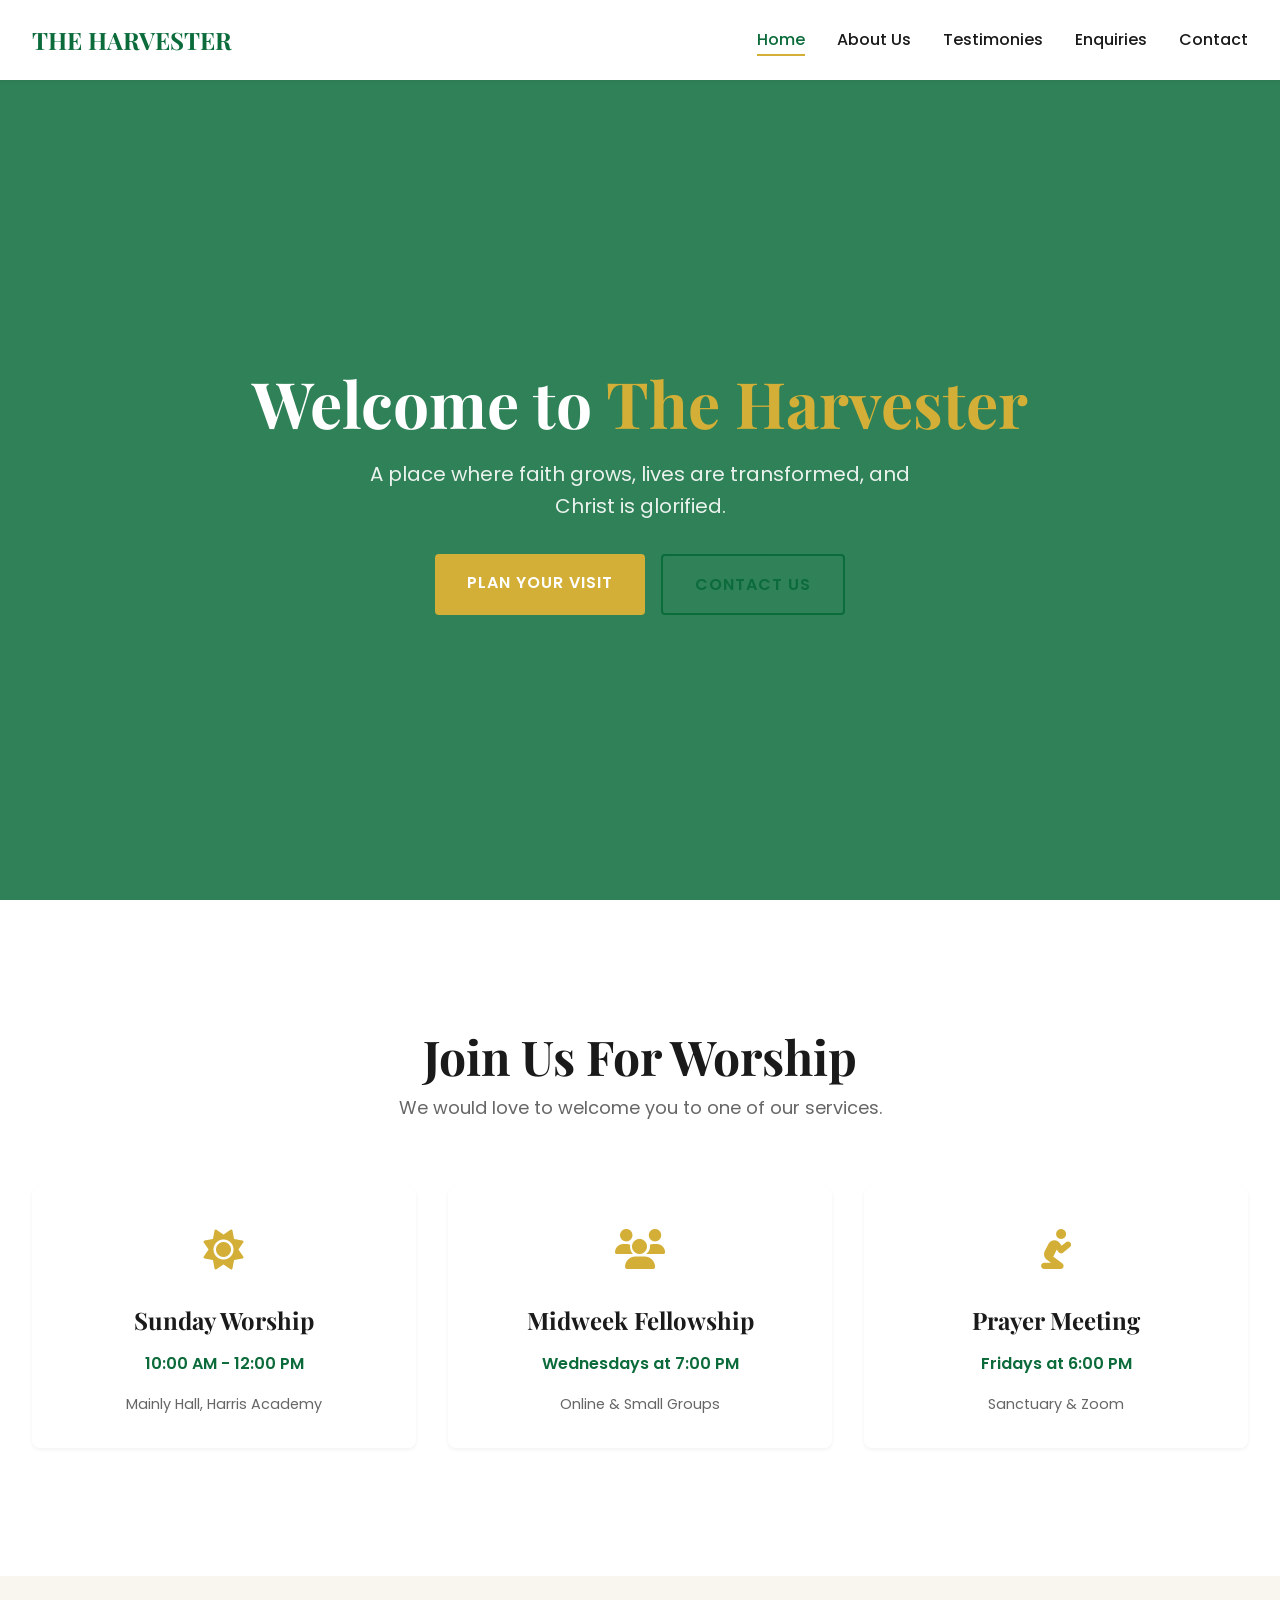
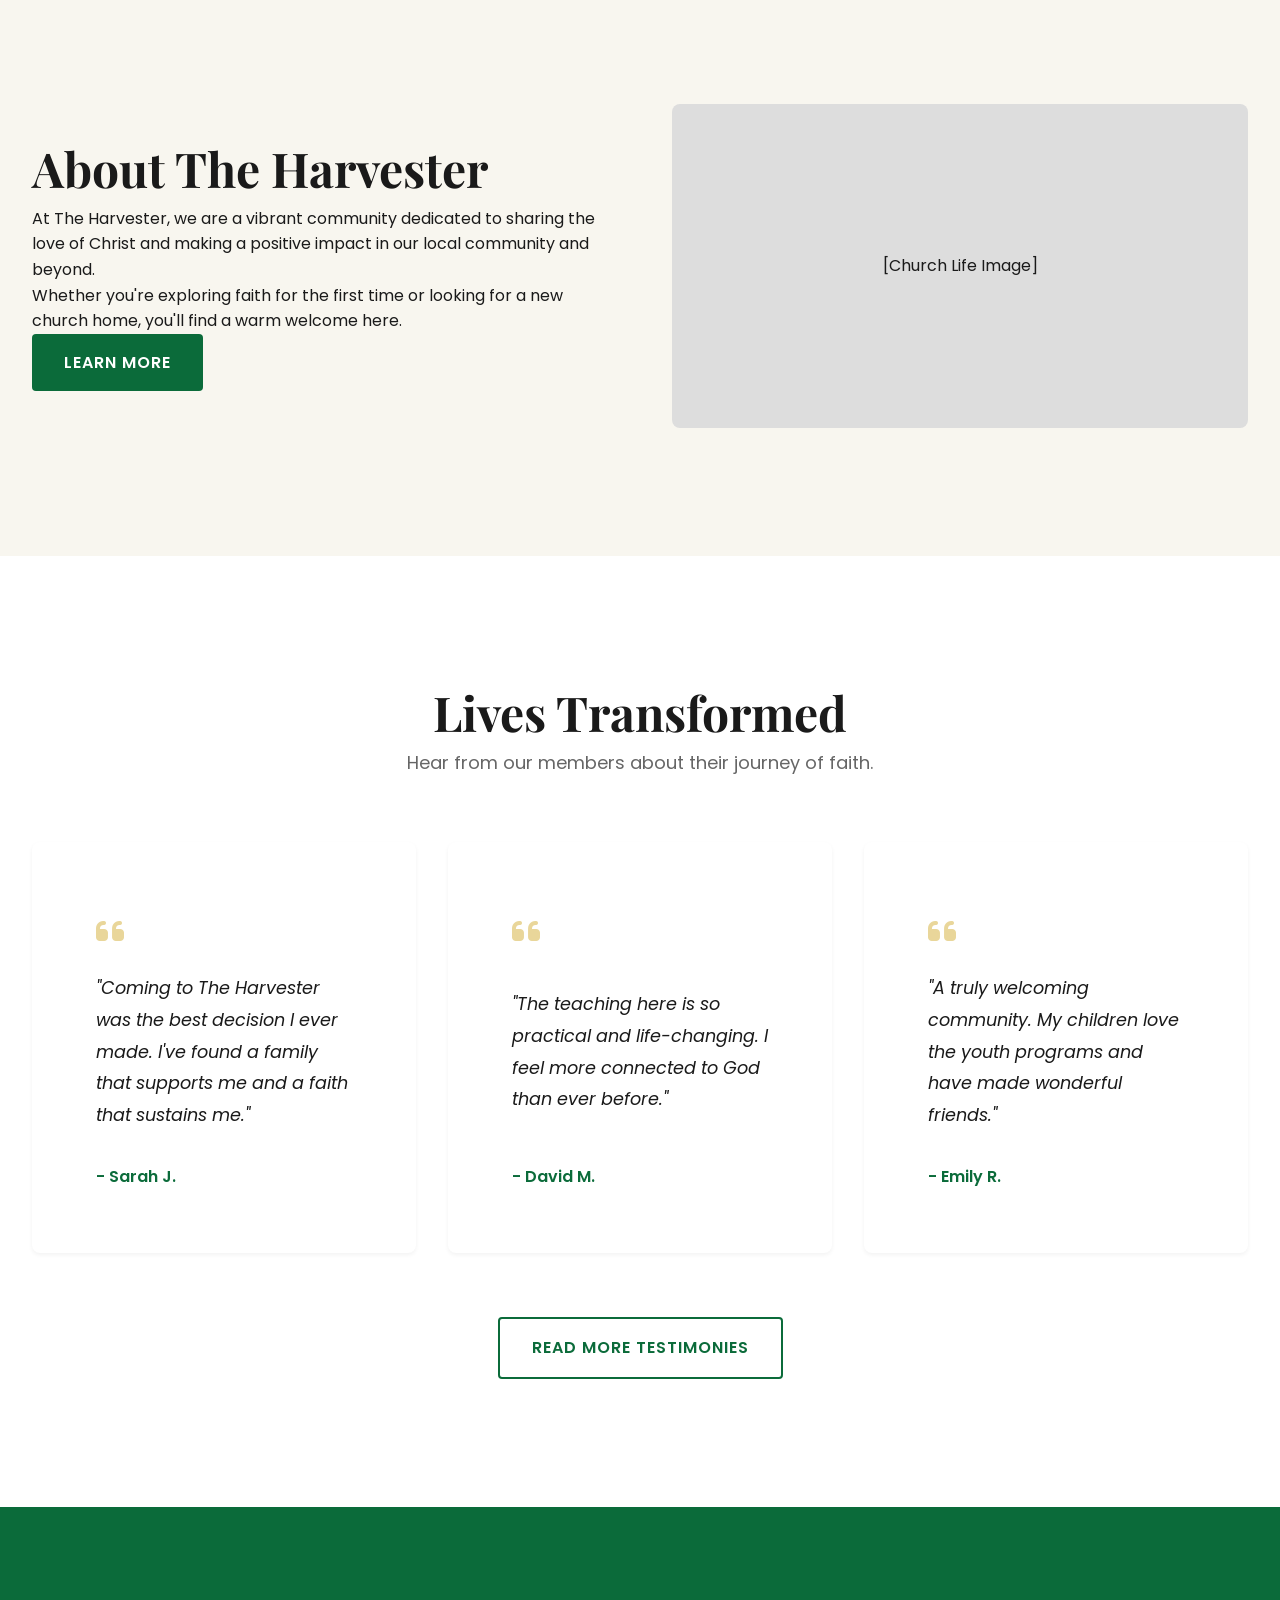
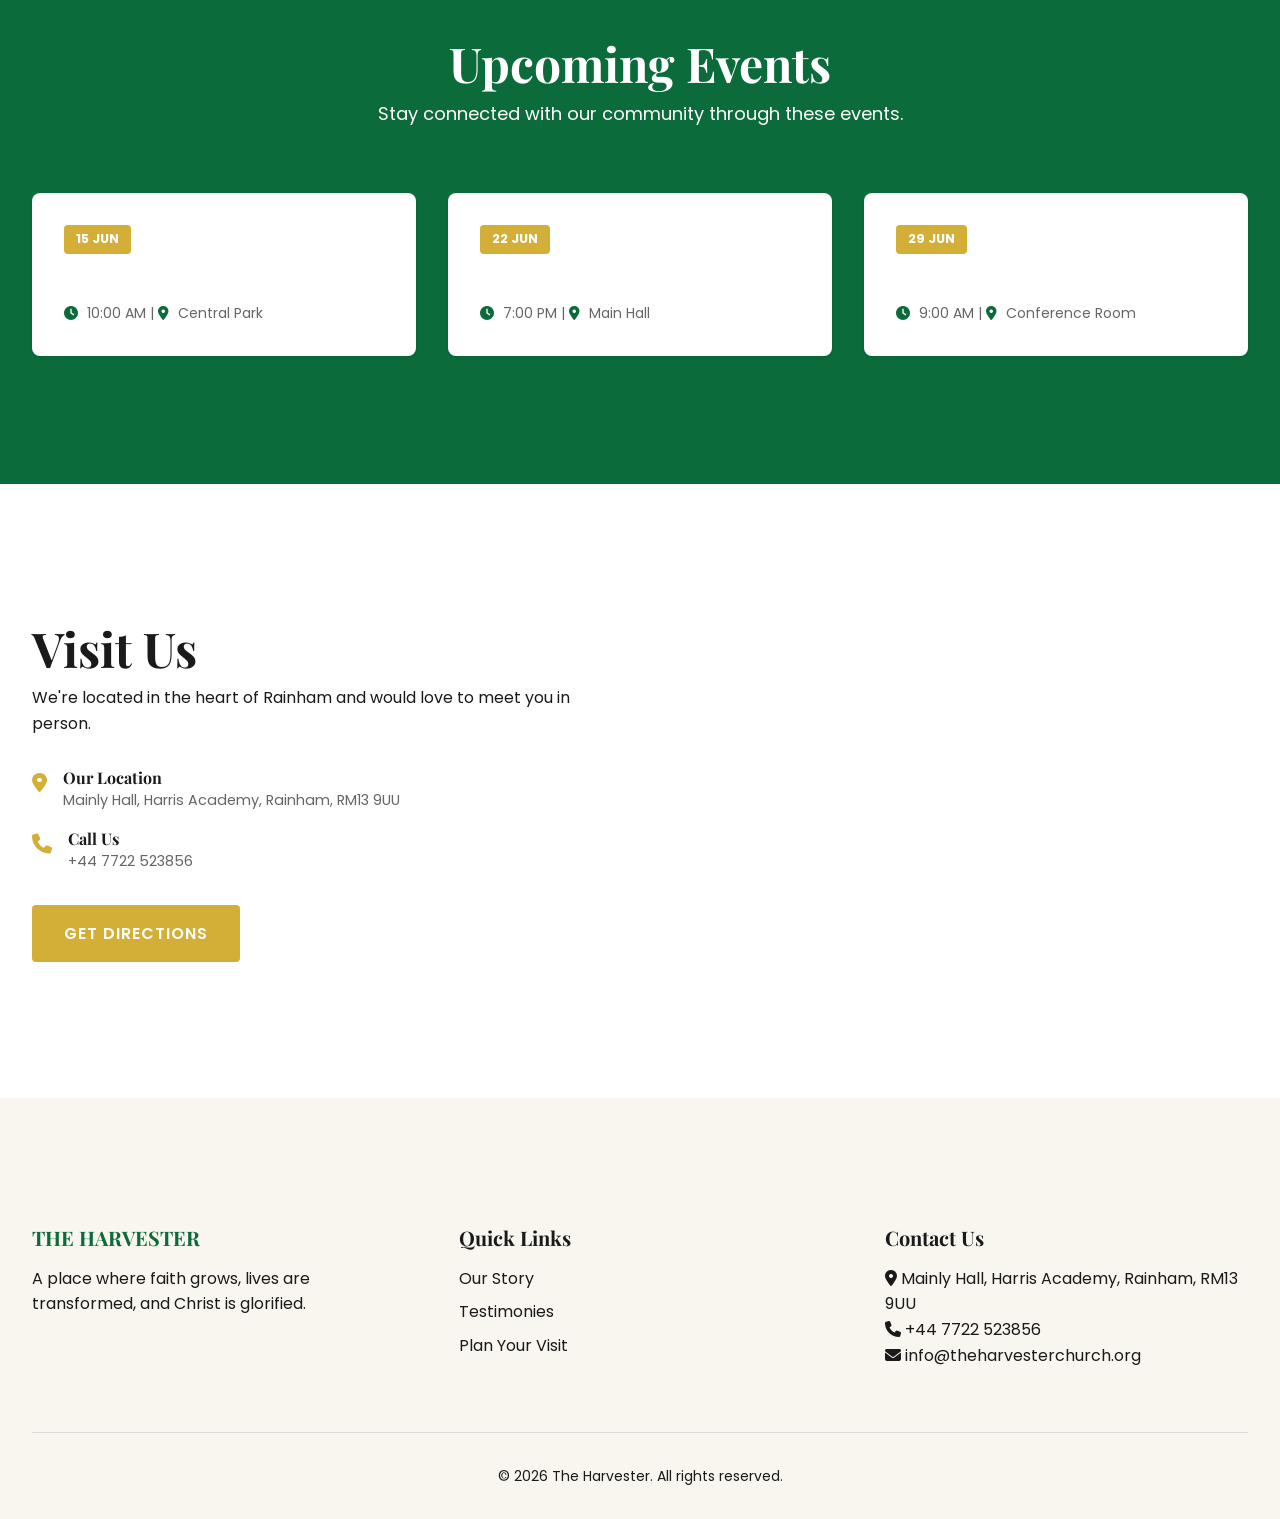
==== index.html @ b56fc6e2 "Integrate live Google Map and fix email formatting" ====
<!DOCTYPE html>
<html lang="en">
<head>
    <meta charset="UTF-8">
    <meta name="viewport" content="width=device-width, initial-scale=1.0">
    <meta name="description" content="Welcome to The Harvester - A place where faith grows, lives are transformed, and Christ is glorified. Join our community in Rainham.">
    <title>The Harvester | Welcome Home</title>
    
    <!-- Google Fonts -->
    <link rel="preconnect" href="https://fonts.googleapis.com">
    <link rel="preconnect" href="https://fonts.gstatic.com" crossorigin>
    <link href="https://fonts.googleapis.com/css2?family=Playfair+Display:wght@700&family=Poppins:wght@300;400;500;600&display=swap" rel="stylesheet">
    
    <!-- CSS Files -->
    <link rel="stylesheet" href="css/variables.css">
    <link rel="stylesheet" href="css/reset.css">
    <link rel="stylesheet" href="css/base.css">
    <link rel="stylesheet" href="css/components.css">
    <link rel="stylesheet" href="css/layout.css">
    <link rel="stylesheet" href="css/animations.css">
    
    <!-- Font Awesome for Icons -->
    <link rel="stylesheet" href="https://cdnjs.cloudflare.com/ajax/libs/font-awesome/6.4.0/css/all.min.css">
</head>
<body>
    <header class="header">
        <div class="container">
            <nav class="nav" role="navigation" aria-label="Main Navigation">
                <a href="index.html" class="nav__logo">THE HARVESTER</a>
                
                <ul class="nav__list" id="nav-list">
                    <li><a href="index.html" class="nav__link nav__link--active">Home</a></li>
                    <li><a href="about.html" class="nav__link">About Us</a></li>
                    <li><a href="testimonies.html" class="nav__link">Testimonies</a></li>
                    <li><a href="enquiries.html" class="nav__link">Enquiries</a></li>
                    <li><a href="contact.html" class="nav__link">Contact</a></li>
                </ul>
                
                <button class="nav__toggle" id="nav-toggle" aria-label="Toggle Menu" aria-expanded="false">
                    <i class="fas fa-bars"></i>
                </button>
            </nav>
        </div>
    </header>

    <main>
        <!-- Hero Section -->
        <section class="hero">
            <div class="container hero__container">
                <div class="hero__content animate-slide-up">
                    <h1 class="hero__title">Welcome to <span class="text-gold">The Harvester</span></h1>
                    <p class="hero__subtitle">A place where faith grows, lives are transformed, and Christ is glorified.</p>
                    <div class="hero__actions">
                        <a href="contact.html" class="btn btn--gold">Plan Your Visit</a>
                        <a href="enquiries.html" class="btn btn--outline">Contact Us</a>
                    </div>
                </div>
            </div>
        </section>

        <!-- Service Times Section -->
        <section class="section service-times">
            <div class="container">
                <div class="section__header text-center reveal">
                    <h2 class="section__title">Join Us For Worship</h2>
                    <p class="section__subtitle">We would love to welcome you to one of our services.</p>
                </div>
                
                <div class="service-times__grid">
                    <div class="card service-card reveal">
                        <div class="service-card__icon"><i class="fas fa-sun"></i></div>
                        <h3 class="service-card__title">Sunday Worship</h3>
                        <p class="service-card__time">10:00 AM - 12:00 PM</p>
                        <p class="service-card__desc">Mainly Hall, Harris Academy</p>
                    </div>
                    
                    <div class="card service-card reveal">
                        <div class="service-card__icon"><i class="fas fa-users"></i></div>
                        <h3 class="service-card__title">Midweek Fellowship</h3>
                        <p class="service-card__time">Wednesdays at 7:00 PM</p>
                        <p class="service-card__desc">Online & Small Groups</p>
                    </div>
                    
                    <div class="card service-card reveal">
                        <div class="service-card__icon"><i class="fas fa-pray"></i></div>
                        <h3 class="service-card__title">Prayer Meeting</h3>
                        <p class="service-card__time">Fridays at 6:00 PM</p>
                        <p class="service-card__desc">Sanctuary & Zoom</p>
                    </div>
                </div>
            </div>
        </section>

        <!-- About Preview -->
        <section class="section about-preview bg-secondary">
            <div class="container about-preview__container">
                <div class="about-preview__content reveal">
                    <h2 class="section__title">About The Harvester</h2>
                    <p>At The Harvester, we are a vibrant community dedicated to sharing the love of Christ and making a positive impact in our local community and beyond.</p>
                    <p>Whether you're exploring faith for the first time or looking for a new church home, you'll find a warm welcome here.</p>
                    <a href="about.html" class="btn btn--primary">Learn More</a>
                </div>
                <div class="about-preview__image reveal">
                    <div class="image-placeholder" style="aspect-ratio: 16/9; background: #ddd; display: flex; align-items: center; justify-content: center; border-radius: 8px;">
                        <span>[Church Life Image]</span>
                    </div>
                </div>
            </div>
        </section>
        <!-- Testimonies Preview -->
        <section class="section testimonies-preview">
            <div class="container">
                <div class="section__header text-center reveal">
                    <h2 class="section__title">Lives Transformed</h2>
                    <p class="section__subtitle">Hear from our members about their journey of faith.</p>
                </div>
                
                <div class="testimonies-grid">
                    <div class="card testimony-card reveal">
                        <div class="testimony-card__quote"><i class="fas fa-quote-left"></i></div>
                        <p class="testimony-card__text">"Coming to The Harvester was the best decision I ever made. I've found a family that supports me and a faith that sustains me."</p>
                        <div class="testimony-card__author">- Sarah J.</div>
                    </div>
                    
                    <div class="card testimony-card reveal">
                        <div class="testimony-card__quote"><i class="fas fa-quote-left"></i></div>
                        <p class="testimony-card__text">"The teaching here is so practical and life-changing. I feel more connected to God than ever before."</p>
                        <div class="testimony-card__author">- David M.</div>
                    </div>
                    
                    <div class="card testimony-card reveal">
                        <div class="testimony-card__quote"><i class="fas fa-quote-left"></i></div>
                        <p class="testimony-card__text">"A truly welcoming community. My children love the youth programs and have made wonderful friends."</p>
                        <div class="testimony-card__author">- Emily R.</div>
                    </div>
                </div>
                
                <div class="text-center mt-lg">
                    <a href="testimonies.html" class="btn btn--outline">Read More Testimonies</a>
                </div>
            </div>
        </section>

        <!-- Upcoming Events Section -->
        <section class="section events bg-primary">
            <div class="container">
                <div class="section__header text-center reveal">
                    <h2 class="section__title text-white">Upcoming Events</h2>
                    <p class="section__subtitle text-white">Stay connected with our community through these events.</p>
                </div>
                
                <div class="events-grid">
                    <div class="card event-card reveal">
                        <div class="event-card__date">15 JUN</div>
                        <h3 class="event-card__title">Summer Outreach</h3>
                        <p class="event-card__info"><i class="fas fa-clock"></i> 10:00 AM | <i class="fas fa-location-dot"></i> Central Park</p>
                    </div>
                    
                    <div class="card event-card reveal">
                        <div class="event-card__date">22 JUN</div>
                        <h3 class="event-card__title">Youth Worship Night</h3>
                        <p class="event-card__info"><i class="fas fa-clock"></i> 7:00 PM | <i class="fas fa-location-dot"></i> Main Hall</p>
                    </div>
                    
                    <div class="card event-card reveal">
                        <div class="event-card__date">29 JUN</div>
                        <h3 class="event-card__title">Leadership Seminar</h3>
                        <p class="event-card__info"><i class="fas fa-clock"></i> 9:00 AM | <i class="fas fa-location-dot"></i> Conference Room</p>
                    </div>
                </div>
            </div>
        </section>

        <!-- Contact Preview -->
        <section class="section contact-preview">
            <div class="container contact-preview__container">
                <div class="contact-preview__info reveal">
                    <h2 class="section__title">Visit Us</h2>
                    <p>We're located in the heart of Rainham and would love to meet you in person.</p>
                    
                    <div class="contact-preview__details">
                        <div class="contact-detail">
                            <i class="fas fa-location-dot"></i>
                            <div>
                                <h4>Our Location</h4>
                                <p>Mainly Hall, Harris Academy, Rainham, RM13 9UU</p>
                            </div>
                        </div>
                        <div class="contact-detail">
                            <i class="fas fa-phone"></i>
                            <div>
                                <h4>Call Us</h4>
                                <p>+44 7722 523856</p>
                            </div>
                        </div>
                    </div>
                    <a href="contact.html" class="btn btn--gold">Get Directions</a>
                </div>
                
                <div class="contact-preview__map reveal">
                    <iframe src="https://www.google.com/maps/embed?pb=!1m18!1m12!1m3!1d1861.8673271324653!2d0.2028534590269072!3d51.5151827221075!2m3!1f0!2f0!3f0!3m2!1i1024!2i768!4f13.1!3m3!1m2!1s0x47d8ba98c9f3a287%3A0x3d421a7fc60b08fe!2sHarris%20Academy%20Rainham!5e0!3m2!1sen!2sng!4v1780613430204!5m2!1sen!2sng" width="100%" height="350" style="border:0; border-radius: 8px;" allowfullscreen="" loading="lazy" referrerpolicy="no-referrer-when-downgrade"></iframe>
                </div>
            </div>
        </section>
    </main>

    <footer class="footer bg-secondary">
        <div class="container">
            <div class="footer__grid">
                <div class="footer__col">
                    <h3 class="footer__title nav__logo">THE HARVESTER</h3>
                    <p>A place where faith grows, lives are transformed, and Christ is glorified.</p>
                </div>
                <div class="footer__col">
                    <h4 class="footer__title">Quick Links</h4>
                    <ul class="footer__links">
                        <li><a href="about.html" class="footer__link">Our Story</a></li>
                        <li><a href="testimonies.html" class="footer__link">Testimonies</a></li>
                        <li><a href="contact.html" class="footer__link">Plan Your Visit</a></li>
                    </ul>
                </div>
                <div class="footer__col">
                    <h4 class="footer__title">Contact Us</h4>
                    <p><i class="fas fa-location-dot"></i> Mainly Hall, Harris Academy, Rainham, RM13 9UU</p>
                    <p><i class="fas fa-phone"></i> +44 7722 523856</p>
                    <p><i class="fas fa-envelope"></i> info@theharvesterchurch.org</p>
                </div>
            </div>
            <div class="footer__bottom">
                <p>&copy; 2026 The Harvester. All rights reserved.</p>
            </div>
        </div>
    </footer>

    <script src="js/main.js"></script>
</body>
</html>
---- css/variables.css ----
:root {
    /* Colors */
    --color-primary: #0B6B3A;
    --color-primary-rgb: 11, 107, 58;
    --color-gold: #D4AF37;
    --color-gold-rgb: 212, 175, 55;
    --color-bg: #FFFFFF;
    --color-bg-secondary: #F8F6EF;
    --color-text: #1A1A1A;
    --color-text-light: #666666;
    --color-gray-light: #F5F5F5;
    --color-white: #FFFFFF;

    /* Typography */
    --font-heading: 'Playfair Display', serif;
    --font-body: 'Poppins', sans-serif;

    /* Spacing */
    --spacing-xs: 0.5rem;
    --spacing-sm: 1rem;
    --spacing-md: 2rem;
    --spacing-lg: 4rem;
    --spacing-xl: 8rem;

    /* Transitions */
    --transition-slow: 0.5s ease;
    --transition-base: 0.3s ease;
    --transition-fast: 0.2s ease;

    /* Container */
    --container-max-width: 1280px;
    --container-padding: 2rem;

    /* Shadows */
    --shadow-sm: 0 2px 4px rgba(0, 0, 0, 0.05);
    --shadow-md: 0 4px 6px rgba(0, 0, 0, 0.1);
    --shadow-lg: 0 10px 15px rgba(0, 0, 0, 0.1);
}
---- css/base.css ----
body {
    font-family: var(--font-body);
    color: var(--color-text);
    background-color: var(--color-bg);
}

h1, h2, h3, h4, h5, h6 {
    font-family: var(--font-heading);
    font-weight: 700;
    line-height: 1.2;
}

h1 { font-size: clamp(2.5rem, 5vw, 4rem); }
h2 { font-size: clamp(2rem, 4vw, 3rem); }
h3 { font-size: clamp(1.5rem, 3vw, 2.25rem); }

.container {
    max-width: var(--container-max-width);
    margin: 0 auto;
    padding: 0 var(--container-padding);
}

.section {
    padding: var(--spacing-lg) 0;
}

@media (min-width: 768px) {
    .section {
        padding: var(--spacing-xl) 0;
    }
}

.text-center { text-align: center; }
.text-gold { color: var(--color-gold); }
.text-primary { color: var(--color-primary); }

.bg-secondary { background-color: var(--color-bg-secondary); }
.bg-primary { background-color: var(--color-primary); color: var(--color-white); }

/* Screen Reader Only */
.sr-only {
    position: absolute;
    width: 1px;
    height: 1px;
    padding: 0;
    margin: -1px;
    overflow: hidden;
    clip: rect(0, 0, 0, 0);
    white-space: nowrap;
    border: 0;
}
---- css/components.css ----
/* Buttons */
.btn {
    display: inline-block;
    padding: 1rem 2rem;
    font-family: var(--font-body);
    font-weight: 600;
    text-transform: uppercase;
    letter-spacing: 1px;
    border-radius: 4px;
    transition: var(--transition-base);
    text-align: center;
}

.btn--primary {
    background-color: var(--color-primary);
    color: var(--color-white);
}

.btn--primary:hover {
    background-color: #085a30;
    transform: translateY(-2px);
    box-shadow: var(--shadow-md);
}

.btn--gold {
    background-color: var(--color-gold);
    color: var(--color-white);
}

.btn--gold:hover {
    background-color: #b8952d;
    transform: translateY(-2px);
    box-shadow: var(--shadow-md);
}

.btn--outline {
    border: 2px solid var(--color-primary);
    color: var(--color-primary);
}

.btn--outline:hover {
    background-color: var(--color-primary);
    color: var(--color-white);
    transform: translateY(-2px);
}

/* Cards */
.card {
    background: var(--color-white);
    padding: var(--spacing-md);
    border-radius: 8px;
    box-shadow: var(--shadow-sm);
    transition: var(--transition-base);
}

.card:hover {
    transform: translateY(-5px);
    box-shadow: var(--shadow-lg);
}

/* Service Card */
.service-card {
    text-align: center;
    display: flex;
    flex-direction: column;
    align-items: center;
    gap: var(--spacing-sm);
}

.service-card__icon {
    font-size: 2.5rem;
    color: var(--color-gold);
    margin-bottom: var(--spacing-xs);
}

.service-card__title {
    font-size: 1.5rem;
}

.service-card__time {
    font-weight: 600;
    color: var(--color-primary);
}

.service-card__desc {
    color: var(--color-text-light);
    font-size: 0.9rem;
}

/* Testimonies */
.testimonies-grid {
    display: grid;
    grid-template-columns: repeat(auto-fit, minmax(300px, 1fr));
    gap: var(--spacing-md);
}

.testimony-card {
    display: flex;
    flex-direction: column;
    justify-content: space-between;
    padding: var(--spacing-lg);
}

.testimony-card__quote {
    font-size: 2rem;
    color: var(--color-gold);
    margin-bottom: var(--spacing-sm);
    opacity: 0.5;
}

.testimony-card__text {
    font-style: italic;
    font-size: 1.1rem;
    line-height: 1.8;
    margin-bottom: var(--spacing-md);
}

.testimony-card__author {
    font-weight: 600;
    color: var(--color-primary);
}

/* Event Card */
.events-grid {
    display: grid;
    grid-template-columns: repeat(auto-fit, minmax(300px, 1fr));
    gap: var(--spacing-md);
}

.event-card {
    display: flex;
    flex-direction: column;
    align-items: flex-start;
}

.event-card__date {
    background: var(--color-gold);
    color: var(--color-white);
    padding: 0.25rem 0.75rem;
    font-weight: 700;
    font-size: 0.8rem;
    border-radius: 4px;
    margin-bottom: var(--spacing-sm);
}

.event-card__title {
    font-size: 1.25rem;
    margin-bottom: var(--spacing-xs);
}

.event-card__info {
    font-size: 0.875rem;
    color: var(--color-text-light);
}

.event-card__info i {
    color: var(--color-primary);
    margin-right: 5px;
}

/* Value Item */
.values-grid {
    display: grid;
    grid-template-columns: repeat(auto-fit, minmax(250px, 1fr));
    gap: var(--spacing-lg);
}

.value-item {
    text-align: center;
}

.value-item__number {
    font-family: var(--font-heading);
    font-size: 3rem;
    color: rgba(11, 107, 58, 0.1);
    margin-bottom: -1.5rem;
    font-weight: 700;
}

.value-item h3 {
    margin-bottom: var(--spacing-xs);
    position: relative;
    z-index: 1;
}

.value-item p {
    color: var(--color-text-light);
}

/* Leadership Card */
.leadership-card {
    text-align: center;
}

.leadership-card h3 {
    font-size: 1.25rem;
    margin-bottom: 0.25rem;
}

/* Forms */
.form-container {
    max-width: 800px;
    margin: 0 auto;
    background: var(--color-white);
    padding: var(--spacing-lg);
    border-radius: 8px;
    box-shadow: var(--shadow-md);
}

.form {
    display: flex;
    flex-direction: column;
    gap: var(--spacing-md);
}

.form__group {
    display: flex;
    flex-direction: column;
    gap: 0.5rem;
}

.form__label {
    font-weight: 500;
    color: var(--color-primary);
}

.form__input {
    padding: 0.75rem 1rem;
    border: 1px solid #ddd;
    border-radius: 4px;
    background-color: var(--color-gray-light);
    transition: var(--transition-base);
}

.form__input:focus {
    outline: none;
    border-color: var(--color-primary);
    background-color: var(--color-white);
    box-shadow: 0 0 0 3px rgba(11, 107, 58, 0.1);
}

.form__error {
    color: #d32f2f;
    font-size: 0.8rem;
    height: 1rem;
}

.form__message {
    padding: 1rem;
    border-radius: 4px;
    text-align: center;
    display: none;
}

.form__message--success {
    display: block;
    background-color: #e8f5e9;
    color: #2e7d32;
    border: 1px solid #c8e6c9;
}

.btn--full {
    width: 100%;
}
---- css/layout.css ----
/* Header & Navigation */
.header {
    position: sticky;
    top: 0;
    z-index: 1000;
    background: var(--color-bg);
    box-shadow: var(--shadow-sm);
    transition: var(--transition-base);
}

.nav {
    display: flex;
    justify-content: space-between;
    align-items: center;
    height: 80px;
}

.nav__logo {
    font-family: var(--font-heading);
    font-size: 1.5rem;
    font-weight: 700;
    color: var(--color-primary);
}

.nav__list {
    display: flex;
    gap: var(--spacing-md);
}

.nav__link {
    font-weight: 500;
    transition: var(--transition-fast);
    position: relative;
}

.nav__link:hover,
.nav__link--active {
    color: var(--color-primary);
}

.nav__link::after {
    content: '';
    position: absolute;
    bottom: -5px;
    left: 0;
    width: 0;
    height: 2px;
    background: var(--color-gold);
    transition: var(--transition-base);
}

.nav__link:hover::after,
.nav__link--active::after {
    width: 100%;
}

.nav__toggle {
    display: none;
    font-size: 1.5rem;
}

/* Mobile Nav */
@media (max-width: 1023px) {
    .nav__toggle {
        display: block;
    }

    .nav__list {
        position: fixed;
        top: 80px;
        right: -100%;
        width: 80%;
        height: calc(100vh - 80px);
        background: var(--color-bg);
        flex-direction: column;
        padding: var(--spacing-lg);
        transition: var(--transition-base);
        box-shadow: var(--shadow-lg);
    }

    .nav__list--open {
        right: 0;
    }
}

/* Hero Section */
.hero {
    height: calc(100vh - 80px);
    min-height: 600px;
    display: flex;
    align-items: center;
    background: linear-gradient(rgba(11, 107, 58, 0.85), rgba(11, 107, 58, 0.85)), url('../assets/images/hero-bg.jpg') center/cover no-repeat;
    color: var(--color-white);
    text-align: center;
}

.hero__title {
    margin-bottom: var(--spacing-sm);
}

.hero__subtitle {
    font-size: 1.25rem;
    margin-bottom: var(--spacing-md);
    max-width: 600px;
    margin-left: auto;
    margin-right: auto;
    opacity: 0.9;
}

.hero__actions {
    display: flex;
    gap: var(--spacing-sm);
    justify-content: center;
    flex-wrap: wrap;
}

/* Section Common */
.section__header {
    margin-bottom: var(--spacing-lg);
}

.section__title {
    margin-bottom: var(--spacing-xs);
}

.section__subtitle {
    color: var(--color-text-light);
    font-size: 1.125rem;
}

/* Service Times Grid */
.service-times__grid {
    display: grid;
    grid-template-columns: repeat(auto-fit, minmax(300px, 1fr));
    gap: var(--spacing-md);
}

/* About Preview Layout */
.about-preview__container {
    display: grid;
    grid-template-columns: 1fr;
    gap: var(--spacing-lg);
    align-items: center;
}

@media (min-width: 1024px) {
    .about-preview__container {
        grid-template-columns: 1fr 1fr;
    }
}

/* Contact Preview */
.contact-preview__container {
    display: grid;
    grid-template-columns: 1fr;
    gap: var(--spacing-lg);
    align-items: center;
}

@media (min-width: 1024px) {
    .contact-preview__container {
        grid-template-columns: 1fr 1fr;
    }
}

.contact-preview__details {
    margin: var(--spacing-md) 0;
}

.contact-detail {
    display: flex;
    gap: var(--spacing-sm);
    margin-bottom: var(--spacing-sm);
}

.contact-detail i {
    color: var(--color-gold);
    font-size: 1.25rem;
    margin-top: 5px;
}

.contact-detail h4 {
    font-size: 1rem;
    margin-bottom: 2px;
}

.contact-detail p {
    color: var(--color-text-light);
    font-size: 0.9rem;
}

/* Utility */
.mt-lg { margin-top: var(--spacing-lg); }
.text-white { color: var(--color-white); }

/* About Page Specifics */
.story__container {
    display: grid;
    grid-template-columns: 1fr;
    gap: var(--spacing-lg);
    align-items: center;
}

@media (min-width: 1024px) {
    .story__container {
        grid-template-columns: 1fr 1.2fr;
    }
}

.leadership-grid {
    display: grid;
    grid-template-columns: repeat(auto-fit, minmax(250px, 1fr));
    gap: var(--spacing-md);
}

/* Grids */
.grid {
    display: grid;
    gap: var(--spacing-md);
}

.grid--2-col {
    grid-template-columns: repeat(auto-fit, minmax(300px, 1fr));
}

/* Social Links */
.social-link {
    width: 40px;
    height: 40px;
    background: var(--color-primary);
    color: var(--color-white);
    display: flex;
    align-items: center;
    justify-content: center;
    border-radius: 50%;
    transition: var(--transition-base);
}

.social-link:hover {
    background: var(--color-gold);
    transform: translateY(-3px);
}

/* Utilities */
.no-padding { padding: 0 !important; }

/* Footer */
.footer {
    padding: var(--spacing-xl) 0 var(--spacing-md);
}

.footer__grid {
    display: grid;
    grid-template-columns: repeat(auto-fit, minmax(250px, 1fr));
    gap: var(--spacing-lg);
    margin-bottom: var(--spacing-lg);
}

.footer__title {
    margin-bottom: var(--spacing-sm);
    font-size: 1.25rem;
}

.footer__link {
    display: block;
    margin-bottom: 0.5rem;
    transition: var(--transition-fast);
}

.footer__link:hover {
    color: var(--color-gold);
    padding-left: 5px;
}

.footer__bottom {
    border-top: 1px solid rgba(0, 0, 0, 0.1);
    padding-top: var(--spacing-md);
    text-align: center;
    font-size: 0.875rem;
}
---- css/animations.css ----
/* Scroll-triggered Animations */
.reveal {
    opacity: 0;
    transform: translateY(30px);
    transition: all 0.8s ease-out;
}

.reveal--visible {
    opacity: 1;
    transform: translateY(0);
}

/* Keyframes */
@keyframes fadeIn {
    from { opacity: 0; }
    to { opacity: 1; }
}

@keyframes slideUp {
    from { transform: translateY(20px); opacity: 0; }
    to { transform: translateY(0); opacity: 1; }
}

.animate-fade { animation: fadeIn 1s ease forwards; }
.animate-slide-up { animation: slideUp 0.8s ease forwards; }
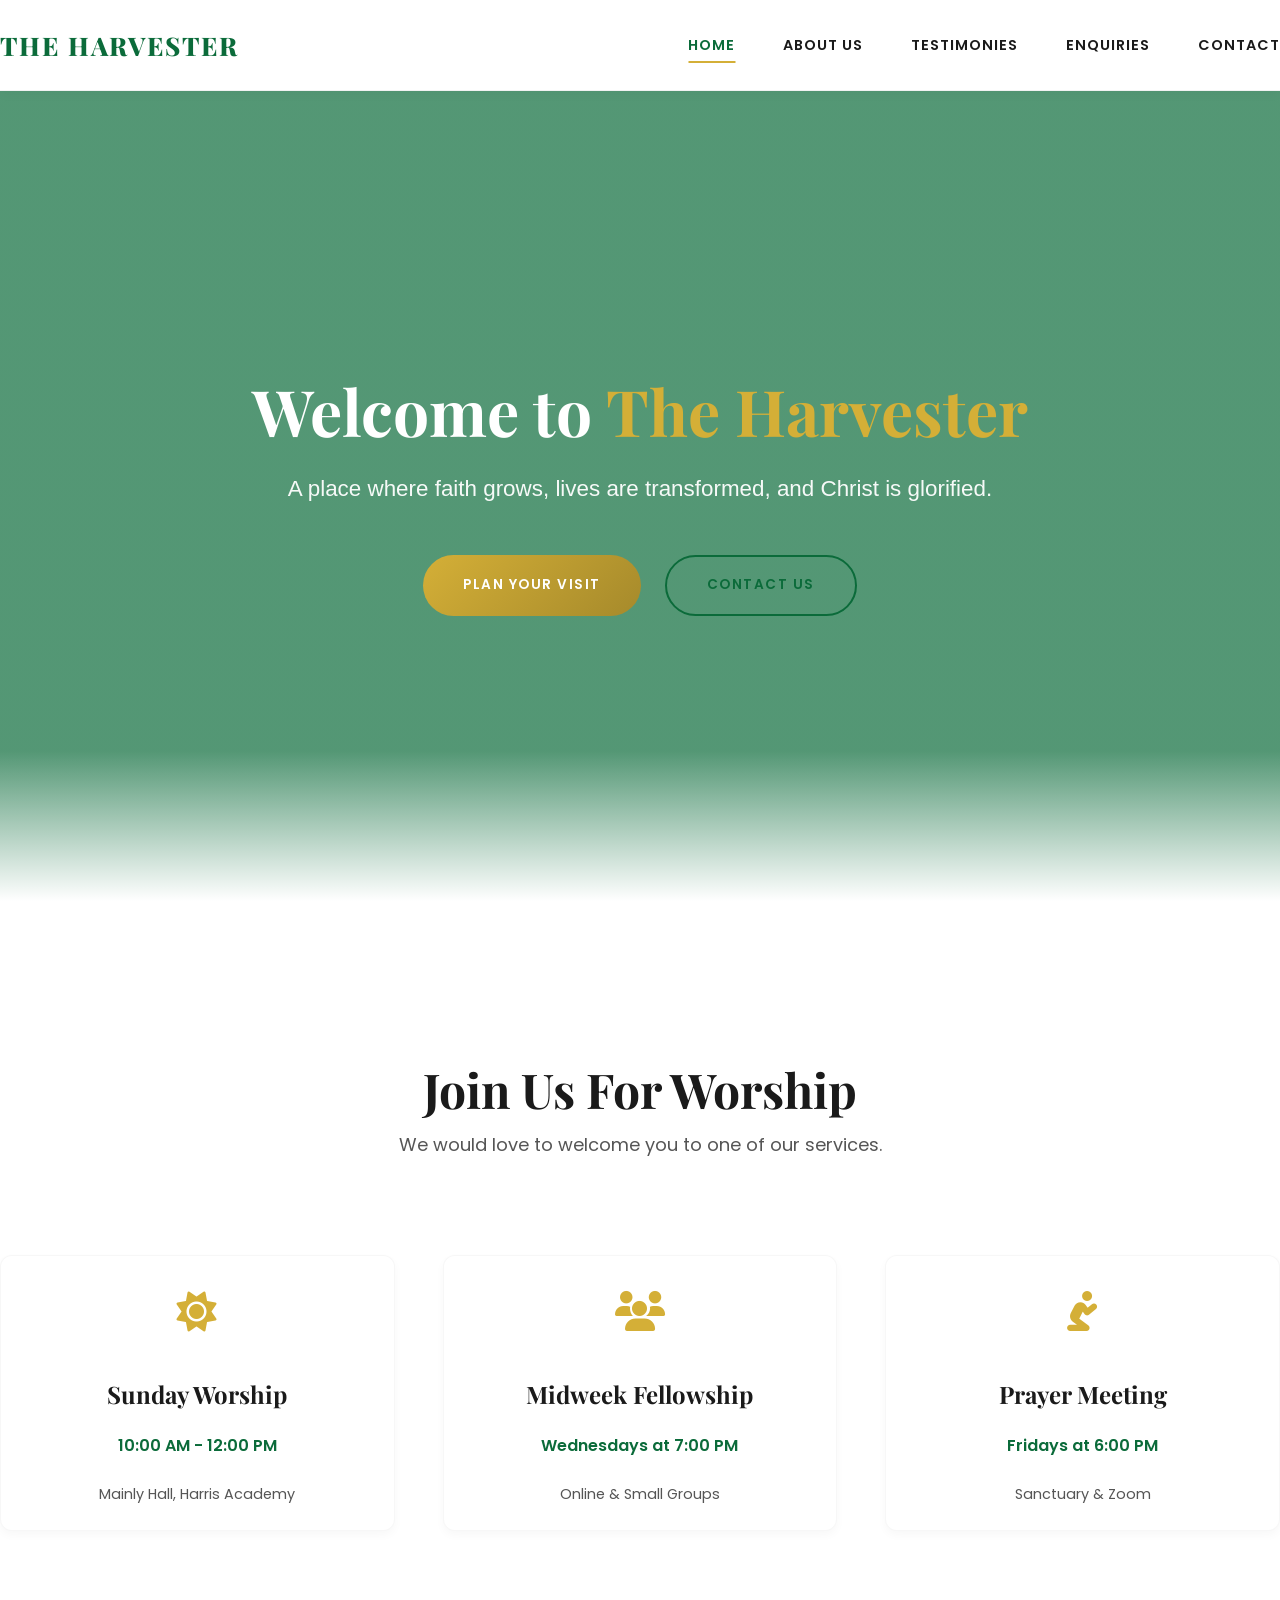
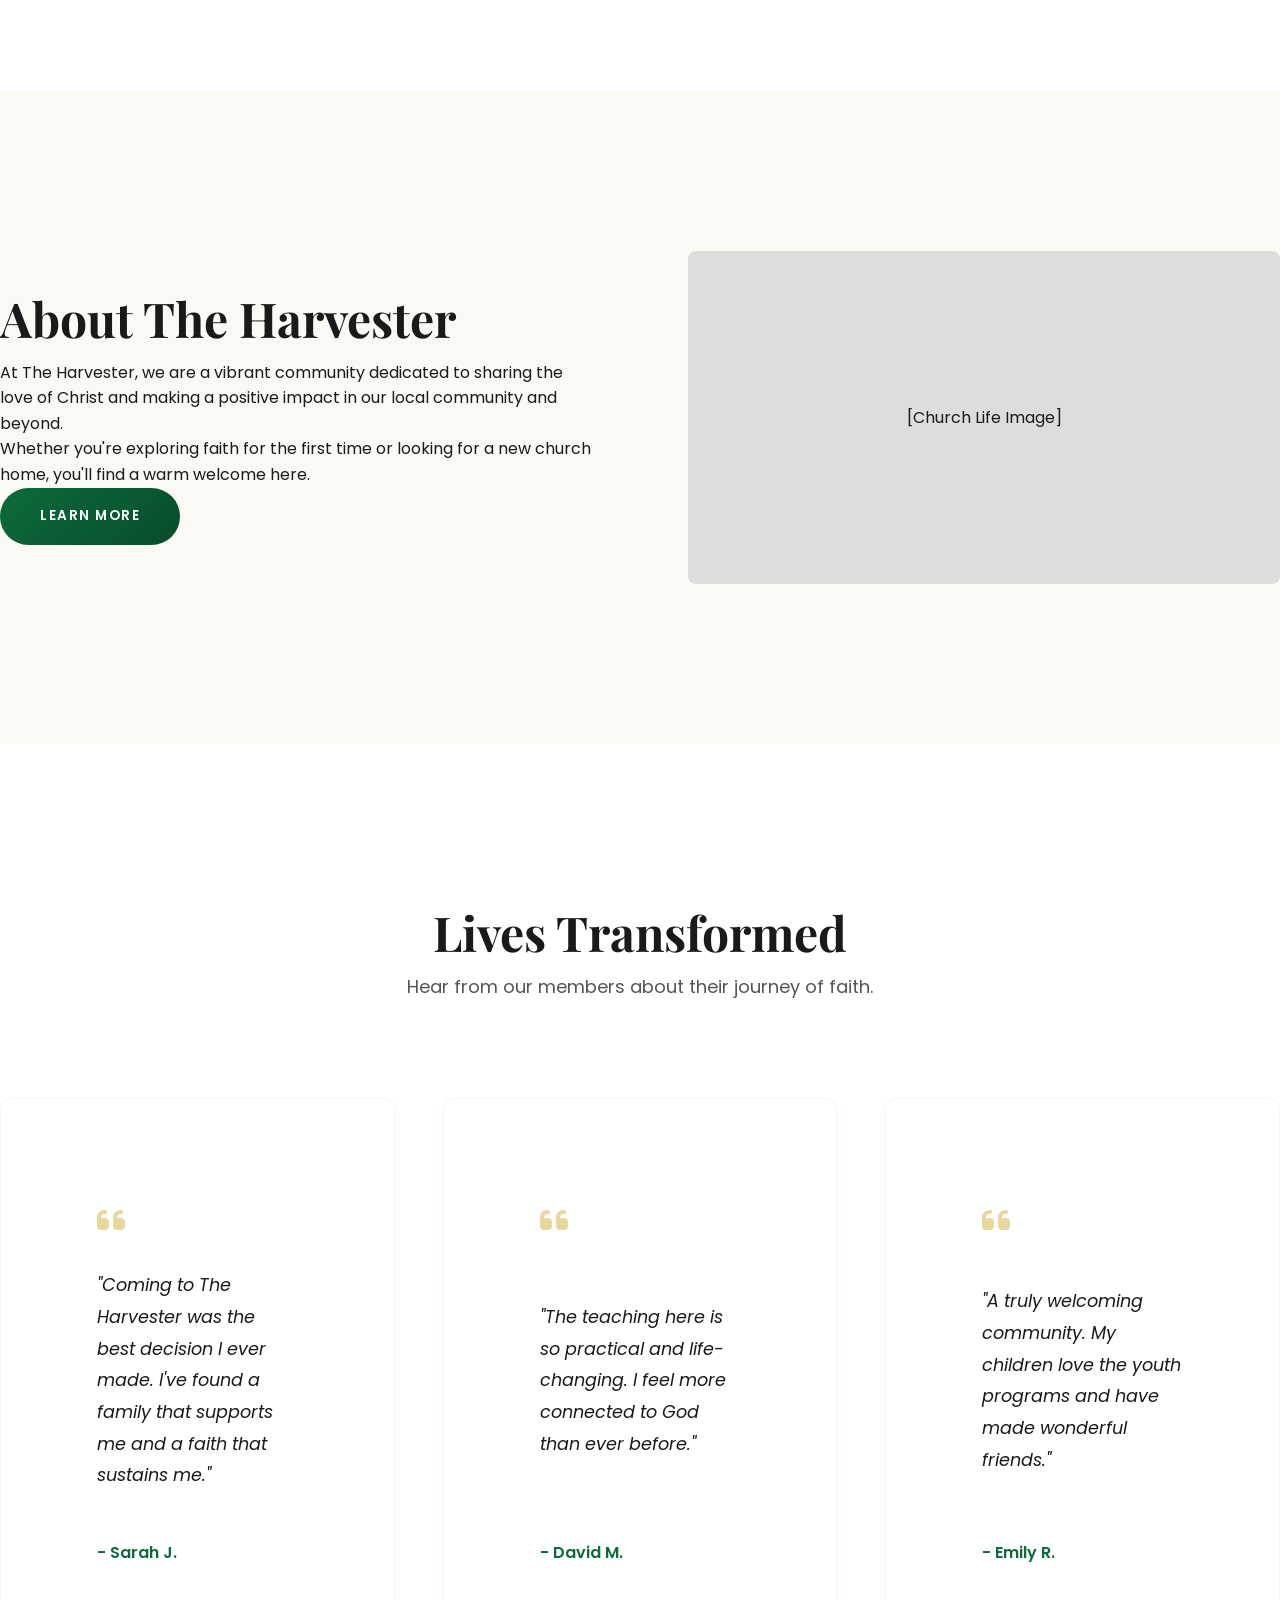
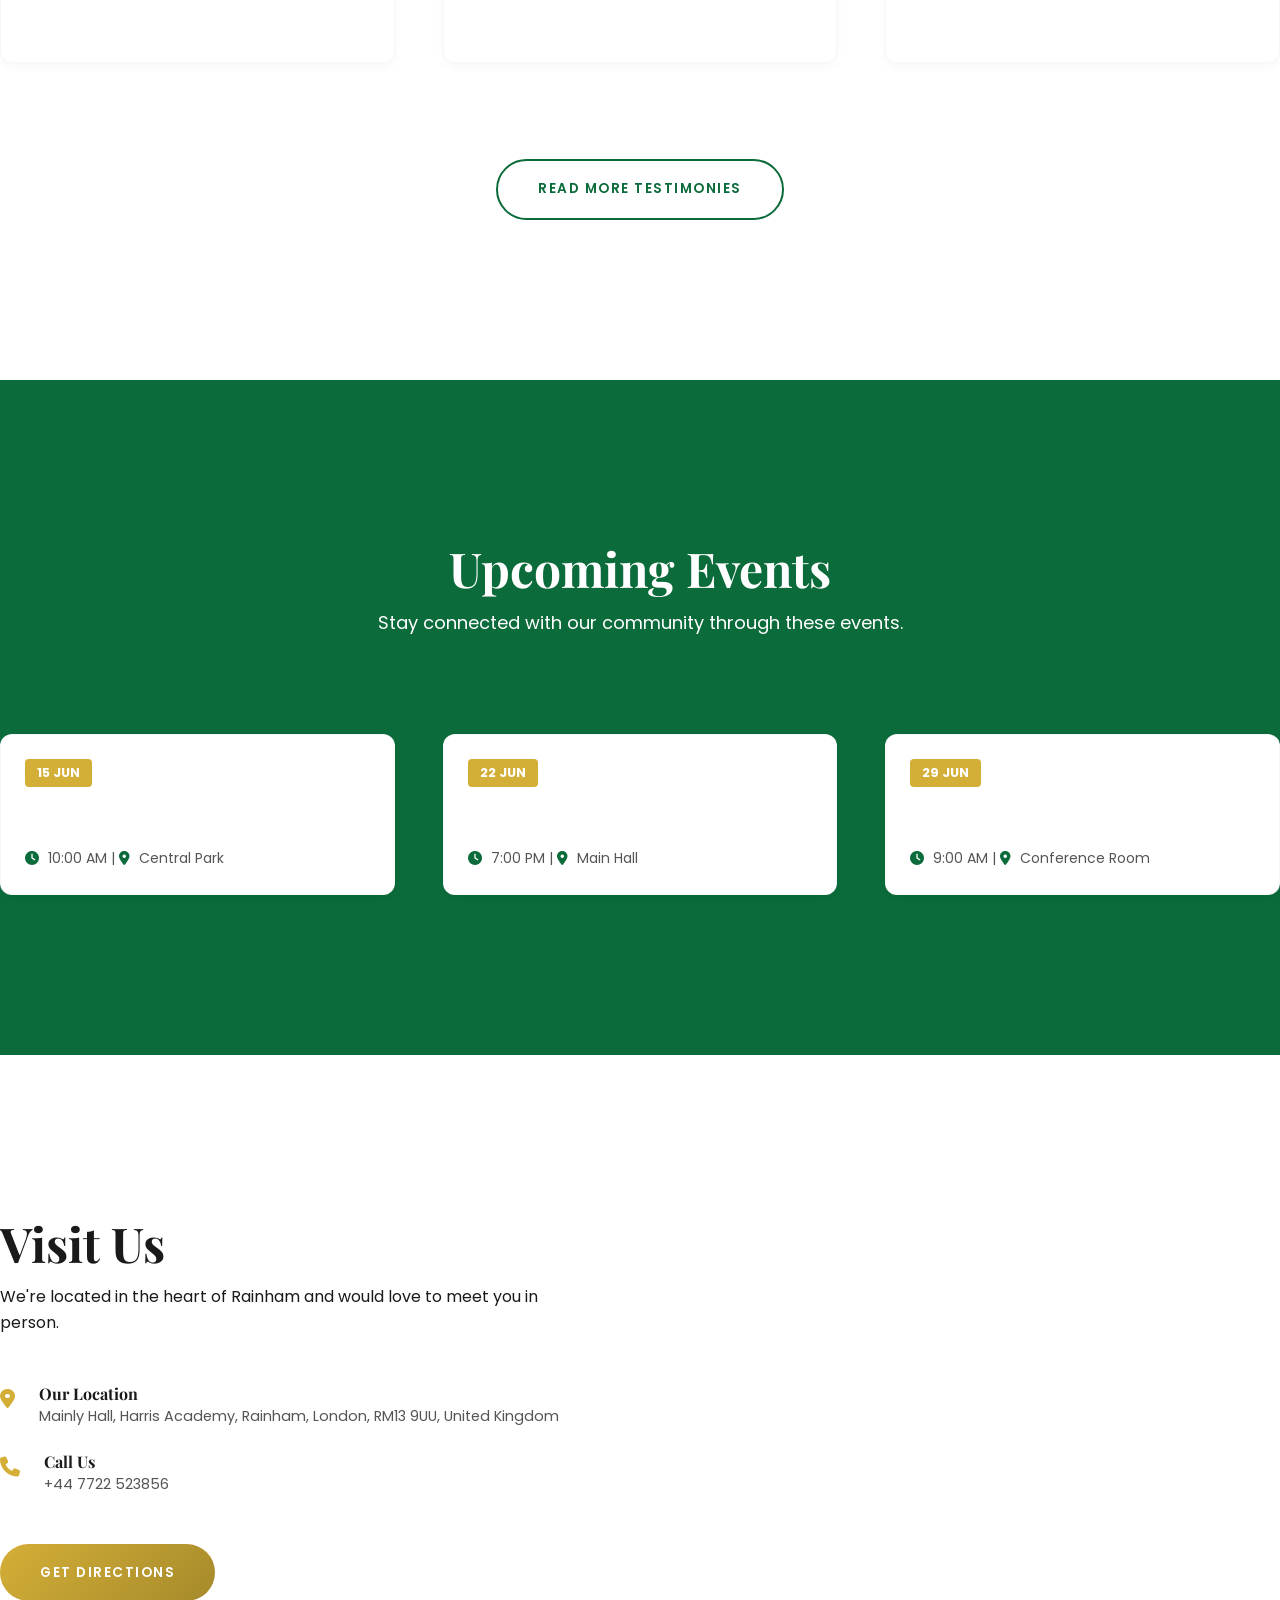
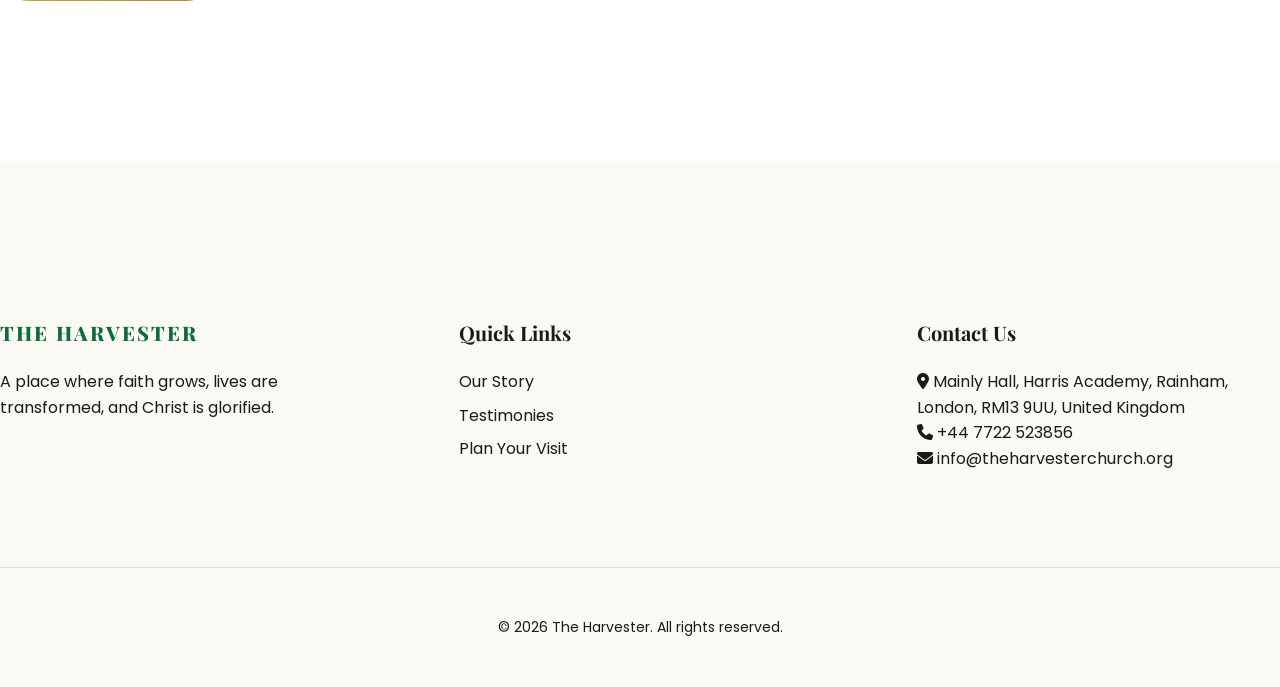
==== commit 7a98c4ce: "Elevate UI/UX to premium design standards and update full address" ====
--- a/index.html
+++ b/index.html
@@ -183,7 +183,7 @@
                             <i class="fas fa-location-dot"></i>
                             <div>
                                 <h4>Our Location</h4>
-                                <p>Mainly Hall, Harris Academy, Rainham, RM13 9UU</p>
+                                <p>Mainly Hall, Harris Academy, Rainham, London, RM13 9UU, United Kingdom</p>
                             </div>
                         </div>
                         <div class="contact-detail">
@@ -221,7 +221,7 @@
                 </div>
                 <div class="footer__col">
                     <h4 class="footer__title">Contact Us</h4>
-                    <p><i class="fas fa-location-dot"></i> Mainly Hall, Harris Academy, Rainham, RM13 9UU</p>
+                    <p><i class="fas fa-location-dot"></i> Mainly Hall, Harris Academy, Rainham, London, RM13 9UU, United Kingdom</p>
                     <p><i class="fas fa-phone"></i> +44 7722 523856</p>
                     <p><i class="fas fa-envelope"></i> info@theharvesterchurch.org</p>
                 </div>
@@ -239,3 +239,4 @@
 
 
 
+
--- a/css/variables.css
+++ b/css/variables.css
@@ -1,38 +1,43 @@
 :root {
-    /* Colors */
+    /* Colors - More vibrant and premium */
     --color-primary: #0B6B3A;
-    --color-primary-rgb: 11, 107, 58;
+    --color-primary-dark: #084d2a;
+    --color-primary-light: #128a4c;
     --color-gold: #D4AF37;
-    --color-gold-rgb: 212, 175, 55;
+    --color-gold-light: #e6c65d;
+    --color-gold-dark: #a68a2b;
     --color-bg: #FFFFFF;
-    --color-bg-secondary: #F8F6EF;
+    --color-bg-secondary: #FBF9F3; /* Warmer cream */
     --color-text: #1A1A1A;
-    --color-text-light: #666666;
-    --color-gray-light: #F5F5F5;
+    --color-text-light: #555555;
     --color-white: #FFFFFF;
+    
+    /* Gradients */
+    --gradient-primary: linear-gradient(135deg, var(--color-primary), var(--color-primary-dark));
+    --gradient-gold: linear-gradient(135deg, var(--color-gold), var(--color-gold-dark));
+    --gradient-glass: linear-gradient(135deg, rgba(255, 255, 255, 0.8), rgba(255, 255, 255, 0.4));
 
     /* Typography */
     --font-heading: 'Playfair Display', serif;
     --font-body: 'Poppins', sans-serif;
 
-    /* Spacing */
-    --spacing-xs: 0.5rem;
-    --spacing-sm: 1rem;
-    --spacing-md: 2rem;
-    --spacing-lg: 4rem;
-    --spacing-xl: 8rem;
+    /* Spacing - More generous */
+    --spacing-xs: 0.75rem;
+    --spacing-sm: 1.5rem;
+    --spacing-md: 3rem;
+    --spacing-lg: 6rem;
+    --spacing-xl: 10rem;
 
-    /* Transitions */
-    --transition-slow: 0.5s ease;
-    --transition-base: 0.3s ease;
+    /* Transitions - Refined */
+    --transition-slow: 0.6s cubic-bezier(0.22, 1, 0.36, 1);
+    --transition-base: 0.4s cubic-bezier(0.22, 1, 0.36, 1);
     --transition-fast: 0.2s ease;
 
-    /* Container */
-    --container-max-width: 1280px;
-    --container-padding: 2rem;
-
-    /* Shadows */
-    --shadow-sm: 0 2px 4px rgba(0, 0, 0, 0.05);
-    --shadow-md: 0 4px 6px rgba(0, 0, 0, 0.1);
-    --shadow-lg: 0 10px 15px rgba(0, 0, 0, 0.1);
+    /* Effects */
+    --shadow-sm: 0 4px 10px rgba(0, 0, 0, 0.03);
+    --shadow-md: 0 10px 30px rgba(0, 0, 0, 0.08);
+    --shadow-lg: 0 20px 50px rgba(0, 0, 0, 0.12);
+    --radius-sm: 4px;
+    --radius-md: 12px;
+    --radius-lg: 24px;
 }
--- a/css/components.css
+++ b/css/components.css
@@ -1,36 +1,55 @@
 /* Buttons */
 .btn {
-    display: inline-block;
-    padding: 1rem 2rem;
+    display: inline-flex;
+    align-items: center;
+    justify-content: center;
+    padding: 1.1rem 2.5rem;
     font-family: var(--font-body);
     font-weight: 600;
     text-transform: uppercase;
-    letter-spacing: 1px;
-    border-radius: 4px;
+    letter-spacing: 1.5px;
+    border-radius: 100px; /* Modern pill shape */
     transition: var(--transition-base);
     text-align: center;
+    font-size: 0.85rem;
+    position: relative;
+    overflow: hidden;
+    z-index: 1;
 }
 
 .btn--primary {
-    background-color: var(--color-primary);
-    color: var(--color-white);
-}
-
-.btn--primary:hover {
-    background-color: #085a30;
-    transform: translateY(-2px);
-    box-shadow: var(--shadow-md);
+    background: var(--gradient-primary);
+    color: var(--color-white);
+    border: none;
+}
+
+.btn--primary::before {
+    content: '';
+    position: absolute;
+    top: 0;
+    left: 0;
+    width: 100%;
+    height: 100%;
+    background: var(--color-primary-light);
+    transform: scaleX(0);
+    transform-origin: right;
+    transition: transform 0.5s var(--transition-base);
+    z-index: -1;
+}
+
+.btn--primary:hover::before {
+    transform: scaleX(1);
+    transform-origin: left;
 }
 
 .btn--gold {
-    background-color: var(--color-gold);
+    background: var(--gradient-gold);
     color: var(--color-white);
 }
 
 .btn--gold:hover {
-    background-color: #b8952d;
-    transform: translateY(-2px);
-    box-shadow: var(--shadow-md);
+    box-shadow: 0 10px 20px rgba(212, 175, 55, 0.3);
+    transform: translateY(-3px);
 }
 
 .btn--outline {
@@ -39,23 +58,25 @@
 }
 
 .btn--outline:hover {
-    background-color: var(--color-primary);
-    color: var(--color-white);
-    transform: translateY(-2px);
-}
-
-/* Cards */
+    background: var(--color-primary);
+    color: var(--color-white);
+    transform: translateY(-3px);
+}
+
+/* Cards - Premium Styling */
 .card {
     background: var(--color-white);
-    padding: var(--spacing-md);
-    border-radius: 8px;
+    padding: var(--spacing-sm);
+    border-radius: var(--radius-md);
     box-shadow: var(--shadow-sm);
     transition: var(--transition-base);
+    border: 1px solid rgba(0, 0, 0, 0.03);
 }
 
 .card:hover {
-    transform: translateY(-5px);
+    transform: translateY(-10px);
     box-shadow: var(--shadow-lg);
+    border-color: rgba(11, 107, 58, 0.1);
 }
 
 /* Service Card */
--- a/css/layout.css
+++ b/css/layout.css
@@ -3,8 +3,10 @@
     position: sticky;
     top: 0;
     z-index: 1000;
-    background: var(--color-bg);
-    box-shadow: var(--shadow-sm);
+    background: rgba(255, 255, 255, 0.9);
+    backdrop-filter: blur(10px);
+    -webkit-backdrop-filter: blur(10px);
+    border-bottom: 1px solid rgba(0, 0, 0, 0.05);
     transition: var(--transition-base);
 }
 
@@ -12,14 +14,15 @@
     display: flex;
     justify-content: space-between;
     align-items: center;
-    height: 80px;
+    height: 90px; /* Slightly taller */
 }
 
 .nav__logo {
     font-family: var(--font-heading);
-    font-size: 1.5rem;
-    font-weight: 700;
+    font-size: 1.6rem;
+    font-weight: 800;
     color: var(--color-primary);
+    letter-spacing: 2px;
 }
 
 .nav__list {
@@ -28,9 +31,14 @@
 }
 
 .nav__link {
-    font-weight: 500;
-    transition: var(--transition-fast);
+    font-weight: 600;
+    font-size: 0.9rem;
+    text-transform: uppercase;
+    letter-spacing: 1px;
+    color: var(--color-text);
+    transition: var(--transition-base);
     position: relative;
+    padding: 0.5rem 0;
 }
 
 .nav__link:hover,
@@ -41,12 +49,13 @@
 .nav__link::after {
     content: '';
     position: absolute;
-    bottom: -5px;
-    left: 0;
+    bottom: 0;
+    left: 50%;
     width: 0;
     height: 2px;
     background: var(--color-gold);
     transition: var(--transition-base);
+    transform: translateX(-50%);
 }
 
 .nav__link:hover::after,
@@ -57,6 +66,7 @@
 .nav__toggle {
     display: none;
     font-size: 1.5rem;
+    color: var(--color-primary);
 }
 
 /* Mobile Nav */
@@ -67,44 +77,64 @@
 
     .nav__list {
         position: fixed;
-        top: 80px;
+        top: 90px;
         right: -100%;
-        width: 80%;
-        height: calc(100vh - 80px);
+        width: 100%;
+        height: calc(100vh - 90px);
         background: var(--color-bg);
         flex-direction: column;
-        padding: var(--spacing-lg);
-        transition: var(--transition-base);
-        box-shadow: var(--shadow-lg);
+        align-items: center;
+        justify-content: center;
+        gap: var(--spacing-sm);
+        transition: var(--transition-slow);
+        box-shadow: none;
     }
 
     .nav__list--open {
         right: 0;
     }
+
+    .nav__link {
+        font-size: 1.5rem;
+    }
 }
 
 /* Hero Section */
 .hero {
-    height: calc(100vh - 80px);
-    min-height: 600px;
-    display: flex;
-    align-items: center;
-    background: linear-gradient(rgba(11, 107, 58, 0.85), rgba(11, 107, 58, 0.85)), url('../assets/images/hero-bg.jpg') center/cover no-repeat;
+    height: 90vh;
+    min-height: 700px;
+    display: flex;
+    align-items: center;
+    background: linear-gradient(rgba(11, 107, 58, 0.7), rgba(11, 107, 58, 0.7)), url('../assets/images/hero-bg.jpg') center/cover no-repeat;
     color: var(--color-white);
     text-align: center;
+    position: relative;
+    overflow: hidden;
+}
+
+.hero::after {
+    content: '';
+    position: absolute;
+    bottom: 0;
+    left: 0;
+    width: 100%;
+    height: 150px;
+    background: linear-gradient(to top, var(--color-bg), transparent);
 }
 
 .hero__title {
     margin-bottom: var(--spacing-sm);
+    line-height: 1.1;
 }
 
 .hero__subtitle {
-    font-size: 1.25rem;
+    font-size: clamp(1.1rem, 2.5vw, 1.4rem);
     margin-bottom: var(--spacing-md);
-    max-width: 600px;
+    max-width: 800px;
     margin-left: auto;
     margin-right: auto;
-    opacity: 0.9;
+    opacity: 0.95;
+    font-weight: 300;
 }
 
 .hero__actions {
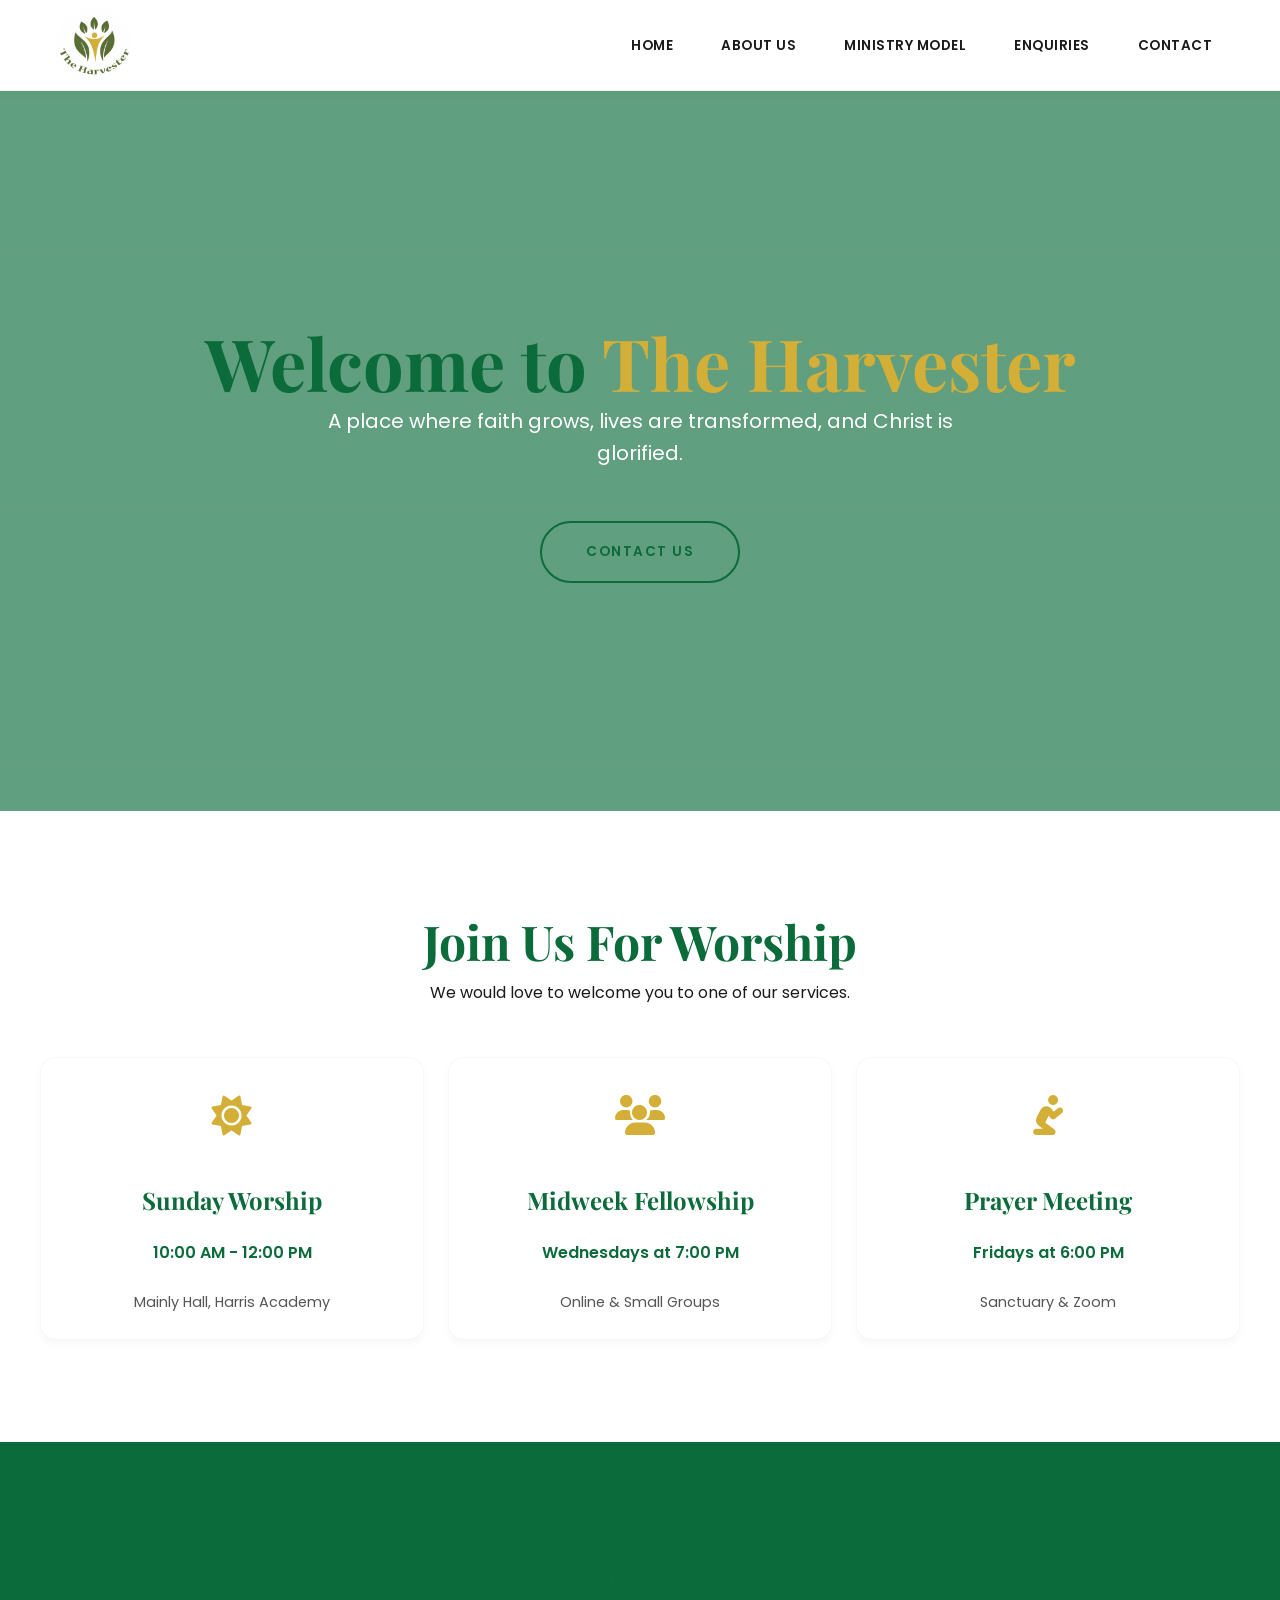
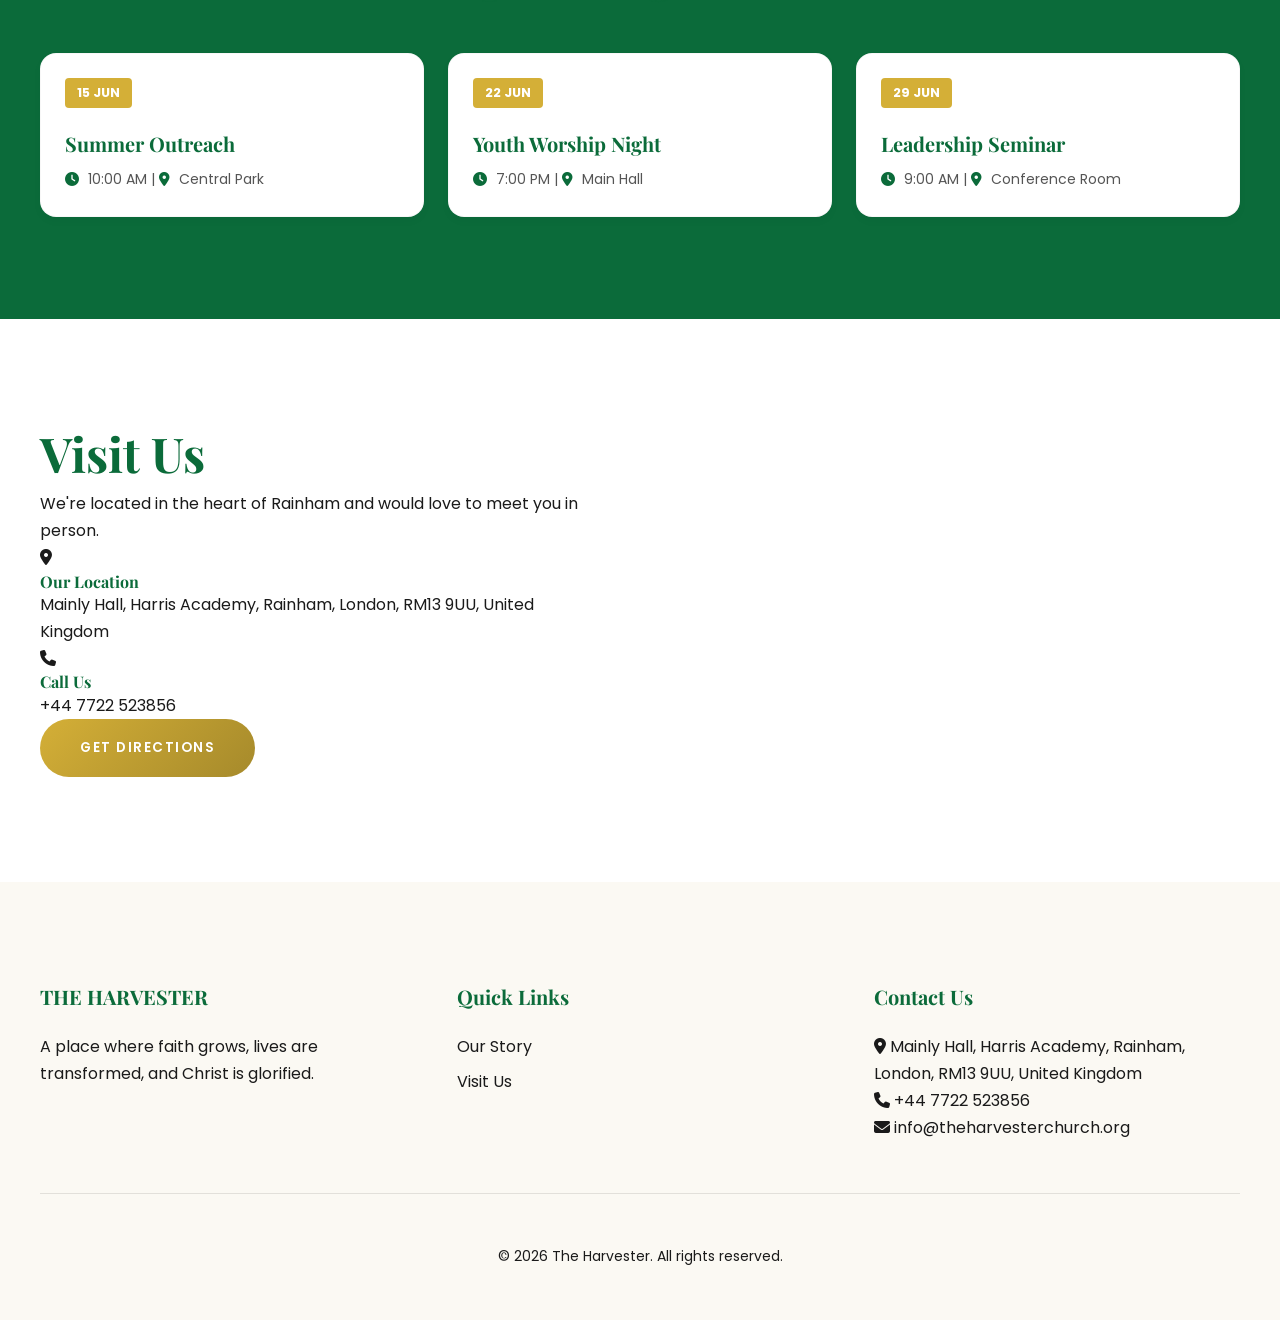
==== commit 8cffbc46: "changes" ====
--- a/index.html
+++ b/index.html
@@ -26,12 +26,14 @@
     <header class="header">
         <div class="container">
             <nav class="nav" role="navigation" aria-label="Main Navigation">
-                <a href="index.html" class="nav__logo">THE HARVESTER</a>
+                <a href="index.html" class="nav__logo">
+                    <img src="assets/images/logo.png" alt="The Harvester logo" class="nav__logo-img">
+                </a>
                 
                 <ul class="nav__list" id="nav-list">
                     <li><a href="index.html" class="nav__link nav__link--active">Home</a></li>
                     <li><a href="about.html" class="nav__link">About Us</a></li>
-                    <li><a href="testimonies.html" class="nav__link">Testimonies</a></li>
+                    <li><a href="strategy.html" class="nav__link">Ministry Model</a></li>
                     <li><a href="enquiries.html" class="nav__link">Enquiries</a></li>
                     <li><a href="contact.html" class="nav__link">Contact</a></li>
                 </ul>
@@ -51,7 +53,6 @@
                     <h1 class="hero__title">Welcome to <span class="text-gold">The Harvester</span></h1>
                     <p class="hero__subtitle">A place where faith grows, lives are transformed, and Christ is glorified.</p>
                     <div class="hero__actions">
-                        <a href="contact.html" class="btn btn--gold">Plan Your Visit</a>
                         <a href="enquiries.html" class="btn btn--outline">Contact Us</a>
                     </div>
                 </div>
@@ -91,62 +92,11 @@
             </div>
         </section>
 
-        <!-- About Preview -->
-        <section class="section about-preview bg-secondary">
-            <div class="container about-preview__container">
-                <div class="about-preview__content reveal">
-                    <h2 class="section__title">About The Harvester</h2>
-                    <p>At The Harvester, we are a vibrant community dedicated to sharing the love of Christ and making a positive impact in our local community and beyond.</p>
-                    <p>Whether you're exploring faith for the first time or looking for a new church home, you'll find a warm welcome here.</p>
-                    <a href="about.html" class="btn btn--primary">Learn More</a>
-                </div>
-                <div class="about-preview__image reveal">
-                    <div class="image-placeholder" style="aspect-ratio: 16/9; background: #ddd; display: flex; align-items: center; justify-content: center; border-radius: 8px;">
-                        <span>[Church Life Image]</span>
-                    </div>
-                </div>
-            </div>
-        </section>
-        <!-- Testimonies Preview -->
-        <section class="section testimonies-preview">
-            <div class="container">
-                <div class="section__header text-center reveal">
-                    <h2 class="section__title">Lives Transformed</h2>
-                    <p class="section__subtitle">Hear from our members about their journey of faith.</p>
-                </div>
-                
-                <div class="testimonies-grid">
-                    <div class="card testimony-card reveal">
-                        <div class="testimony-card__quote"><i class="fas fa-quote-left"></i></div>
-                        <p class="testimony-card__text">"Coming to The Harvester was the best decision I ever made. I've found a family that supports me and a faith that sustains me."</p>
-                        <div class="testimony-card__author">- Sarah J.</div>
-                    </div>
-                    
-                    <div class="card testimony-card reveal">
-                        <div class="testimony-card__quote"><i class="fas fa-quote-left"></i></div>
-                        <p class="testimony-card__text">"The teaching here is so practical and life-changing. I feel more connected to God than ever before."</p>
-                        <div class="testimony-card__author">- David M.</div>
-                    </div>
-                    
-                    <div class="card testimony-card reveal">
-                        <div class="testimony-card__quote"><i class="fas fa-quote-left"></i></div>
-                        <p class="testimony-card__text">"A truly welcoming community. My children love the youth programs and have made wonderful friends."</p>
-                        <div class="testimony-card__author">- Emily R.</div>
-                    </div>
-                </div>
-                
-                <div class="text-center mt-lg">
-                    <a href="testimonies.html" class="btn btn--outline">Read More Testimonies</a>
-                </div>
-            </div>
-        </section>
-
         <!-- Upcoming Events Section -->
         <section class="section events bg-primary">
             <div class="container">
                 <div class="section__header text-center reveal">
                     <h2 class="section__title text-white">Upcoming Events</h2>
-                    <p class="section__subtitle text-white">Stay connected with our community through these events.</p>
                 </div>
                 
                 <div class="events-grid">
@@ -215,8 +165,7 @@
                     <h4 class="footer__title">Quick Links</h4>
                     <ul class="footer__links">
                         <li><a href="about.html" class="footer__link">Our Story</a></li>
-                        <li><a href="testimonies.html" class="footer__link">Testimonies</a></li>
-                        <li><a href="contact.html" class="footer__link">Plan Your Visit</a></li>
+                        <li><a href="contact.html" class="footer__link">Visit Us</a></li>
                     </ul>
                 </div>
                 <div class="footer__col">
--- a/css/variables.css
+++ b/css/variables.css
@@ -1,5 +1,5 @@
 :root {
-    /* Colors - More vibrant and premium */
+    /* Colors - Maintaining premium palette */
     --color-primary: #0B6B3A;
     --color-primary-dark: #084d2a;
     --color-primary-light: #128a4c;
@@ -7,7 +7,7 @@
     --color-gold-light: #e6c65d;
     --color-gold-dark: #a68a2b;
     --color-bg: #FFFFFF;
-    --color-bg-secondary: #FBF9F3; /* Warmer cream */
+    --color-bg-secondary: #FBF9F3;
     --color-text: #1A1A1A;
     --color-text-light: #555555;
     --color-white: #FFFFFF;
@@ -15,29 +15,33 @@
     /* Gradients */
     --gradient-primary: linear-gradient(135deg, var(--color-primary), var(--color-primary-dark));
     --gradient-gold: linear-gradient(135deg, var(--color-gold), var(--color-gold-dark));
-    --gradient-glass: linear-gradient(135deg, rgba(255, 255, 255, 0.8), rgba(255, 255, 255, 0.4));
+    --gradient-glass: linear-gradient(135deg, rgba(255, 255, 255, 0.9), rgba(255, 255, 255, 0.7));
 
     /* Typography */
     --font-heading: 'Playfair Display', serif;
     --font-body: 'Poppins', sans-serif;
 
-    /* Spacing - More generous */
-    --spacing-xs: 0.75rem;
-    --spacing-sm: 1.5rem;
-    --spacing-md: 3rem;
-    --spacing-lg: 6rem;
-    --spacing-xl: 10rem;
+    /* Responsive Spacing Scale (8px base) */
+    --spacing-xs: clamp(0.5rem, 1vw, 0.75rem);   /* 8px - 12px */
+    --spacing-sm: clamp(1rem, 2vw, 1.5rem);     /* 16px - 24px */
+    --spacing-md: clamp(2rem, 4vw, 3.5rem);     /* 32px - 56px */
+    --spacing-lg: clamp(4rem, 8vw, 7rem);       /* 64px - 112px */
+    --spacing-xl: clamp(6rem, 12vw, 10rem);     /* 96px - 160px */
 
-    /* Transitions - Refined */
+    /* Container & Layout */
+    --container-max-width: 1280px;
+    --container-padding: clamp(1.25rem, 5vw, 2.5rem);
+
+    /* Transitions */
     --transition-slow: 0.6s cubic-bezier(0.22, 1, 0.36, 1);
     --transition-base: 0.4s cubic-bezier(0.22, 1, 0.36, 1);
     --transition-fast: 0.2s ease;
 
-    /* Effects */
+    /* Design Tokens */
     --shadow-sm: 0 4px 10px rgba(0, 0, 0, 0.03);
-    --shadow-md: 0 10px 30px rgba(0, 0, 0, 0.08);
-    --shadow-lg: 0 20px 50px rgba(0, 0, 0, 0.12);
+    --shadow-md: 0 10px 30px rgba(0, 0, 0, 0.06);
+    --shadow-lg: 0 20px 50px rgba(0, 0, 0, 0.1);
     --radius-sm: 4px;
-    --radius-md: 12px;
-    --radius-lg: 24px;
+    --radius-md: 16px;
+    --radius-lg: 32px;
 }
--- a/css/base.css
+++ b/css/base.css
@@ -2,17 +2,19 @@
     font-family: var(--font-body);
     color: var(--color-text);
     background-color: var(--color-bg);
+    line-height: 1.7; /* Better readability */
 }
 
 h1, h2, h3, h4, h5, h6 {
     font-family: var(--font-heading);
     font-weight: 700;
     line-height: 1.2;
+    color: var(--color-primary);
 }
 
-h1 { font-size: clamp(2.5rem, 5vw, 4rem); }
-h2 { font-size: clamp(2rem, 4vw, 3rem); }
-h3 { font-size: clamp(1.5rem, 3vw, 2.25rem); }
+h1 { font-size: clamp(2.25rem, 6vw, 4.5rem); }
+h2 { font-size: clamp(1.75rem, 4vw, 3rem); }
+h3 { font-size: clamp(1.25rem, 3vw, 2rem); }
 
 .container {
     max-width: var(--container-max-width);
@@ -24,10 +26,9 @@
     padding: var(--spacing-lg) 0;
 }
 
-@media (min-width: 768px) {
-    .section {
-        padding: var(--spacing-xl) 0;
-    }
+/* Vertical rhythm utility */
+.stack > * + * {
+    margin-top: var(--spacing-sm);
 }
 
 .text-center { text-align: center; }
--- a/css/components.css
+++ b/css/components.css
@@ -108,39 +108,6 @@
     font-size: 0.9rem;
 }
 
-/* Testimonies */
-.testimonies-grid {
-    display: grid;
-    grid-template-columns: repeat(auto-fit, minmax(300px, 1fr));
-    gap: var(--spacing-md);
-}
-
-.testimony-card {
-    display: flex;
-    flex-direction: column;
-    justify-content: space-between;
-    padding: var(--spacing-lg);
-}
-
-.testimony-card__quote {
-    font-size: 2rem;
-    color: var(--color-gold);
-    margin-bottom: var(--spacing-sm);
-    opacity: 0.5;
-}
-
-.testimony-card__text {
-    font-style: italic;
-    font-size: 1.1rem;
-    line-height: 1.8;
-    margin-bottom: var(--spacing-md);
-}
-
-.testimony-card__author {
-    font-weight: 600;
-    color: var(--color-primary);
-}
-
 /* Event Card */
 .events-grid {
     display: grid;
--- a/css/layout.css
+++ b/css/layout.css
@@ -3,9 +3,9 @@
     position: sticky;
     top: 0;
     z-index: 1000;
-    background: rgba(255, 255, 255, 0.9);
-    backdrop-filter: blur(10px);
-    -webkit-backdrop-filter: blur(10px);
+    background: rgba(255, 255, 255, 0.95);
+    backdrop-filter: blur(12px);
+    -webkit-backdrop-filter: blur(12px);
     border-bottom: 1px solid rgba(0, 0, 0, 0.05);
     transition: var(--transition-base);
 }
@@ -14,276 +14,188 @@
     display: flex;
     justify-content: space-between;
     align-items: center;
-    height: 90px; /* Slightly taller */
+    gap: 1rem;
+    height: clamp(70px, 10vw, 90px);
+    padding: 0 1rem;
 }
 
 .nav__logo {
-    font-family: var(--font-heading);
-    font-size: 1.6rem;
-    font-weight: 800;
-    color: var(--color-primary);
-    letter-spacing: 2px;
+    display: flex;
+    align-items: center;
+    flex-shrink: 0;
+}
+
+.nav__logo-img {
+    display: block;
+    width: auto;
+    max-height: clamp(52px, 6vw, 80px);
+    max-width: 220px;
+    height: auto;
 }
 
 .nav__list {
     display: flex;
-    gap: var(--spacing-md);
+    align-items: center;
+    gap: var(--spacing-sm);
+    flex-wrap: wrap;
+}
+
+.nav__toggle {
+    display: none;
 }
 
 .nav__link {
     font-weight: 600;
-    font-size: 0.9rem;
+    font-size: 0.85rem;
     text-transform: uppercase;
-    letter-spacing: 1px;
+    letter-spacing: 0.5px;
     color: var(--color-text);
-    transition: var(--transition-base);
-    position: relative;
-    padding: 0.5rem 0;
-}
-
-.nav__link:hover,
-.nav__link--active {
-    color: var(--color-primary);
-}
-
-.nav__link::after {
-    content: '';
-    position: absolute;
-    bottom: 0;
-    left: 50%;
-    width: 0;
-    height: 2px;
-    background: var(--color-gold);
-    transition: var(--transition-base);
-    transform: translateX(-50%);
-}
-
-.nav__link:hover::after,
-.nav__link--active::after {
-    width: 100%;
-}
-
-.nav__toggle {
-    display: none;
-    font-size: 1.5rem;
-    color: var(--color-primary);
-}
-
-/* Mobile Nav */
+    padding: 0.5rem 0.75rem;
+}
+
+/* Mobile Nav Optimization */
 @media (max-width: 1023px) {
     .nav__toggle {
-        display: block;
+        display: flex;
+        align-items: center;
+        justify-content: center;
+        width: 48px;
+        height: 48px;
+        border-radius: 50%;
+        background: var(--color-bg-secondary);
+        position: relative;
+        z-index: 3000;
+        transition: var(--transition-base);
+    }
+
+    .nav__toggle:active {
+        transform: scale(0.9);
     }
 
     .nav__list {
         position: fixed;
-        top: 90px;
-        right: -100%;
+        top: 0;
+        left: 0;
+        right: 0;
         width: 100%;
-        height: calc(100vh - 90px);
-        background: var(--color-bg);
+        height: 100vh;
+        background: var(--color-white);
         flex-direction: column;
+        justify-content: center;
         align-items: center;
-        justify-content: center;
-        gap: var(--spacing-sm);
-        transition: var(--transition-slow);
-        box-shadow: none;
+        gap: 1.5rem;
+        z-index: 2000;
+        transition: transform 0.6s cubic-bezier(0.22, 1, 0.36, 1);
+        padding: 2rem;
+        box-sizing: border-box;
+        transform: translateX(100%);
+        overflow-y: auto;
+        overscroll-behavior: contain;
     }
 
     .nav__list--open {
-        right: 0;
+        transform: translateX(0);
     }
 
     .nav__link {
-        font-size: 1.5rem;
-    }
-}
-
-/* Hero Section */
+        font-size: 1.25rem;
+        font-family: var(--font-heading);
+        text-transform: none;
+        letter-spacing: 0;
+        margin: 0;
+    }
+}
+
+.hero__actions {
+    display: flex;
+    justify-content: center;
+    gap: 1rem;
+    margin-top: var(--spacing-md);
+    flex-wrap: wrap;
+}
+
+.hero__actions .btn {
+    min-width: 200px;
+}
+
+@media (max-width: 767px) {
+    .hero__actions {
+        flex-direction: column;
+        gap: 0.85rem;
+    }
+
+    .hero__actions .btn {
+        width: 100%;
+        min-width: auto;
+    }
+}
+
+/* Hero Section - Better Density */
 .hero {
-    height: 90vh;
-    min-height: 700px;
-    display: flex;
-    align-items: center;
-    background: linear-gradient(rgba(11, 107, 58, 0.7), rgba(11, 107, 58, 0.7)), url('../assets/images/hero-bg.jpg') center/cover no-repeat;
+    min-height: clamp(500px, 80vh, 800px);
+    display: flex;
+    align-items: center;
+    padding: var(--spacing-lg) 0;
+    background: linear-gradient(rgba(11, 107, 58, 0.65), rgba(11, 107, 58, 0.65)), url('../assets/images/hero-bg.jpg') center/cover no-repeat;
     color: var(--color-white);
     text-align: center;
-    position: relative;
-    overflow: hidden;
-}
-
-.hero::after {
-    content: '';
-    position: absolute;
-    bottom: 0;
-    left: 0;
-    width: 100%;
-    height: 150px;
-    background: linear-gradient(to top, var(--color-bg), transparent);
-}
-
-.hero__title {
-    margin-bottom: var(--spacing-sm);
-    line-height: 1.1;
 }
 
 .hero__subtitle {
-    font-size: clamp(1.1rem, 2.5vw, 1.4rem);
+    font-size: clamp(1rem, 4vw, 1.25rem);
     margin-bottom: var(--spacing-md);
-    max-width: 800px;
+    max-width: 700px;
     margin-left: auto;
     margin-right: auto;
-    opacity: 0.95;
-    font-weight: 300;
-}
-
-.hero__actions {
-    display: flex;
+    line-height: 1.6;
+}
+
+/* Section Common Spacing */
+.section__header {
+    margin-bottom: var(--spacing-md);
+}
+
+.section__title {
+    margin-bottom: 0.5rem;
+}
+
+/* Responsive Grids with Smart Gaps */
+.service-times__grid,
+.events-grid,
+.leadership-grid {
+    display: grid;
+    grid-template-columns: repeat(auto-fit, minmax(min(100%, 320px), 1fr));
     gap: var(--spacing-sm);
-    justify-content: center;
-    flex-wrap: wrap;
-}
-
-/* Section Common */
-.section__header {
-    margin-bottom: var(--spacing-lg);
-}
-
-.section__title {
-    margin-bottom: var(--spacing-xs);
-}
-
-.section__subtitle {
-    color: var(--color-text-light);
-    font-size: 1.125rem;
-}
-
-/* Service Times Grid */
-.service-times__grid {
-    display: grid;
-    grid-template-columns: repeat(auto-fit, minmax(300px, 1fr));
-    gap: var(--spacing-md);
-}
-
-/* About Preview Layout */
-.about-preview__container {
-    display: grid;
-    grid-template-columns: 1fr;
-    gap: var(--spacing-lg);
-    align-items: center;
-}
-
-@media (min-width: 1024px) {
-    .about-preview__container {
-        grid-template-columns: 1fr 1fr;
-    }
-}
-
-/* Contact Preview */
-.contact-preview__container {
-    display: grid;
-    grid-template-columns: 1fr;
-    gap: var(--spacing-lg);
-    align-items: center;
-}
-
-@media (min-width: 1024px) {
-    .contact-preview__container {
-        grid-template-columns: 1fr 1fr;
-    }
-}
-
-.contact-preview__details {
-    margin: var(--spacing-md) 0;
-}
-
-.contact-detail {
-    display: flex;
-    gap: var(--spacing-sm);
-    margin-bottom: var(--spacing-sm);
-}
-
-.contact-detail i {
-    color: var(--color-gold);
-    font-size: 1.25rem;
-    margin-top: 5px;
-}
-
-.contact-detail h4 {
-    font-size: 1rem;
-    margin-bottom: 2px;
-}
-
-.contact-detail p {
-    color: var(--color-text-light);
-    font-size: 0.9rem;
-}
-
-/* Utility */
-.mt-lg { margin-top: var(--spacing-lg); }
-.text-white { color: var(--color-white); }
-
-/* About Page Specifics */
+}
+
+.about-preview__container,
+.contact-preview__container,
 .story__container {
     display: grid;
     grid-template-columns: 1fr;
-    gap: var(--spacing-lg);
+    gap: var(--spacing-md);
     align-items: center;
 }
 
 @media (min-width: 1024px) {
+    .about-preview__container,
+    .contact-preview__container,
     .story__container {
-        grid-template-columns: 1fr 1.2fr;
-    }
-}
-
-.leadership-grid {
-    display: grid;
-    grid-template-columns: repeat(auto-fit, minmax(250px, 1fr));
-    gap: var(--spacing-md);
-}
-
-/* Grids */
-.grid {
-    display: grid;
-    gap: var(--spacing-md);
-}
-
-.grid--2-col {
-    grid-template-columns: repeat(auto-fit, minmax(300px, 1fr));
-}
-
-/* Social Links */
-.social-link {
-    width: 40px;
-    height: 40px;
-    background: var(--color-primary);
-    color: var(--color-white);
-    display: flex;
-    align-items: center;
-    justify-content: center;
-    border-radius: 50%;
-    transition: var(--transition-base);
-}
-
-.social-link:hover {
-    background: var(--color-gold);
-    transform: translateY(-3px);
-}
-
-/* Utilities */
-.no-padding { padding: 0 !important; }
-
-/* Footer */
+        grid-template-columns: 1fr 1fr;
+        gap: var(--spacing-lg);
+    }
+}
+
+/* Footer Density Fix */
 .footer {
-    padding: var(--spacing-xl) 0 var(--spacing-md);
+    padding: var(--spacing-lg) 0 var(--spacing-md);
 }
 
 .footer__grid {
     display: grid;
-    grid-template-columns: repeat(auto-fit, minmax(250px, 1fr));
-    gap: var(--spacing-lg);
-    margin-bottom: var(--spacing-lg);
+    grid-template-columns: repeat(auto-fit, minmax(200px, 1fr));
+    gap: var(--spacing-md); /* Reduced from spacing-lg */
+    margin-bottom: var(--spacing-md);
 }
 
 .footer__title {
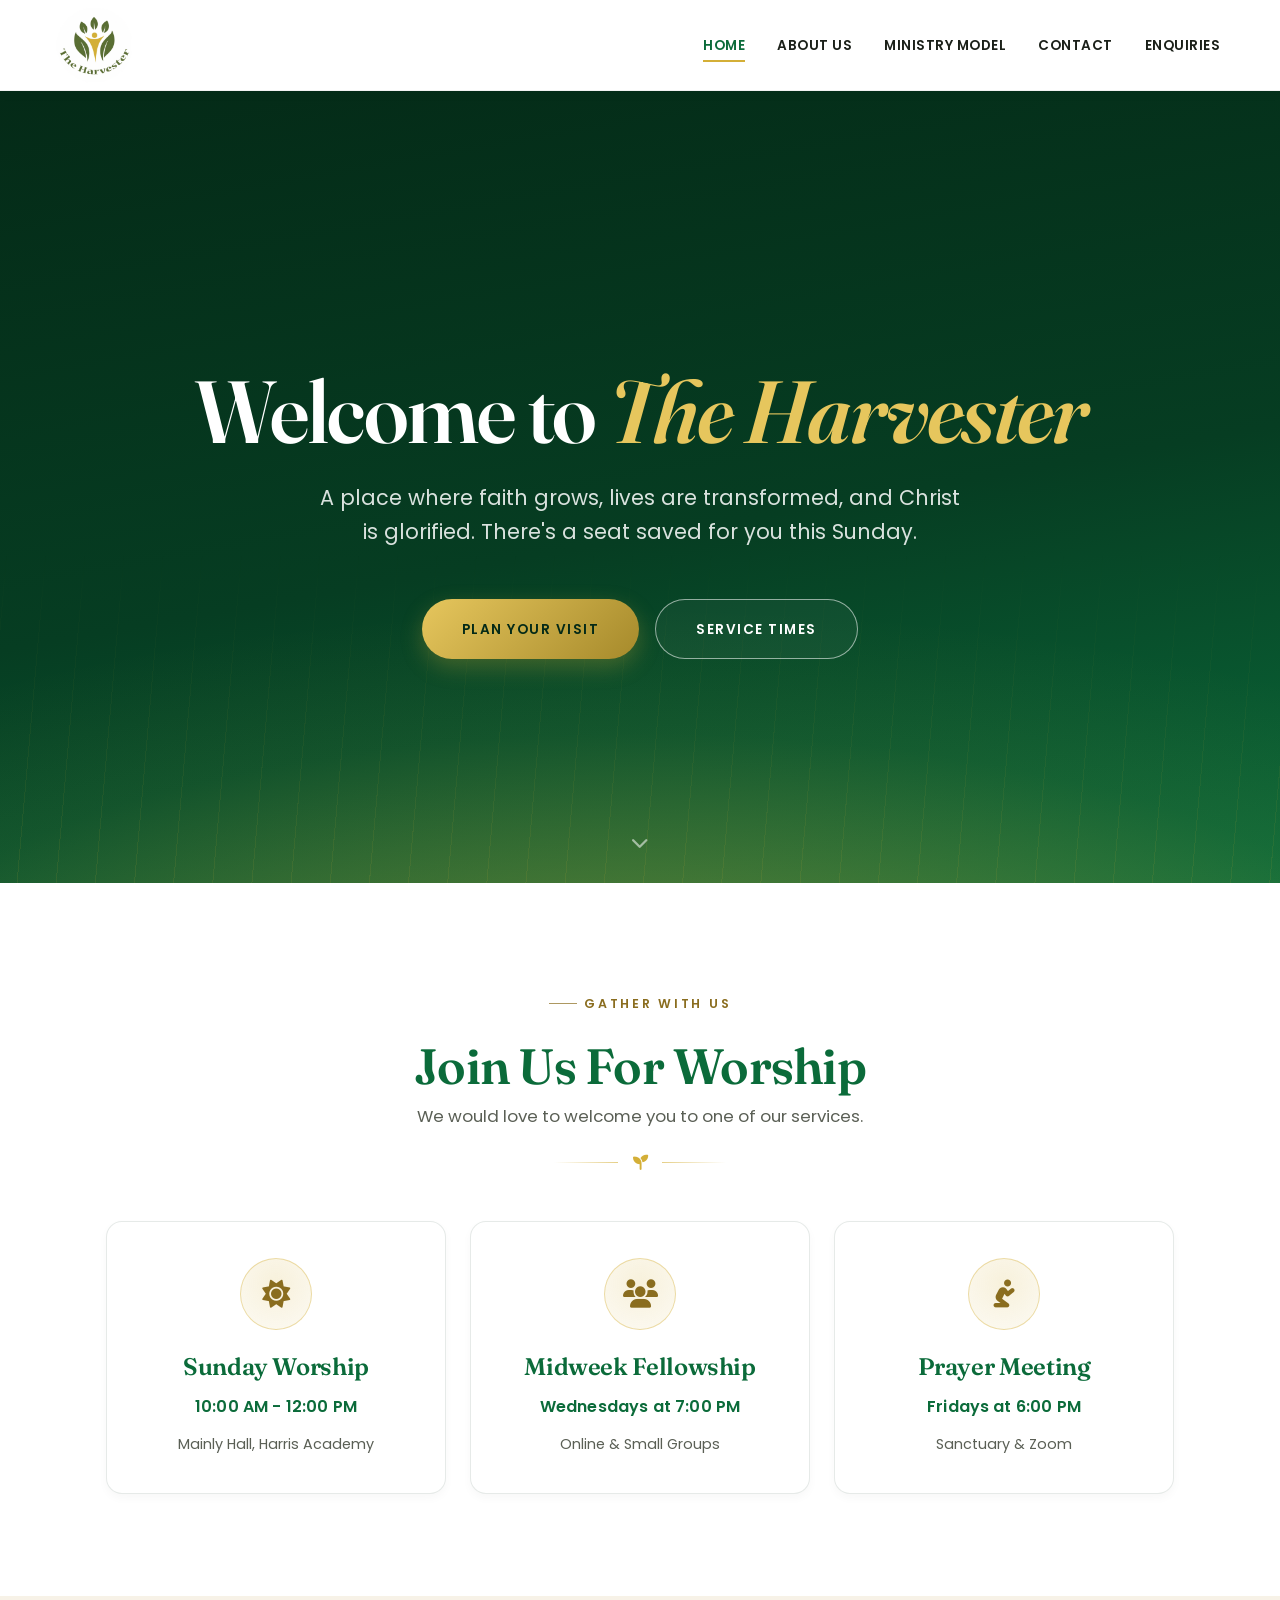
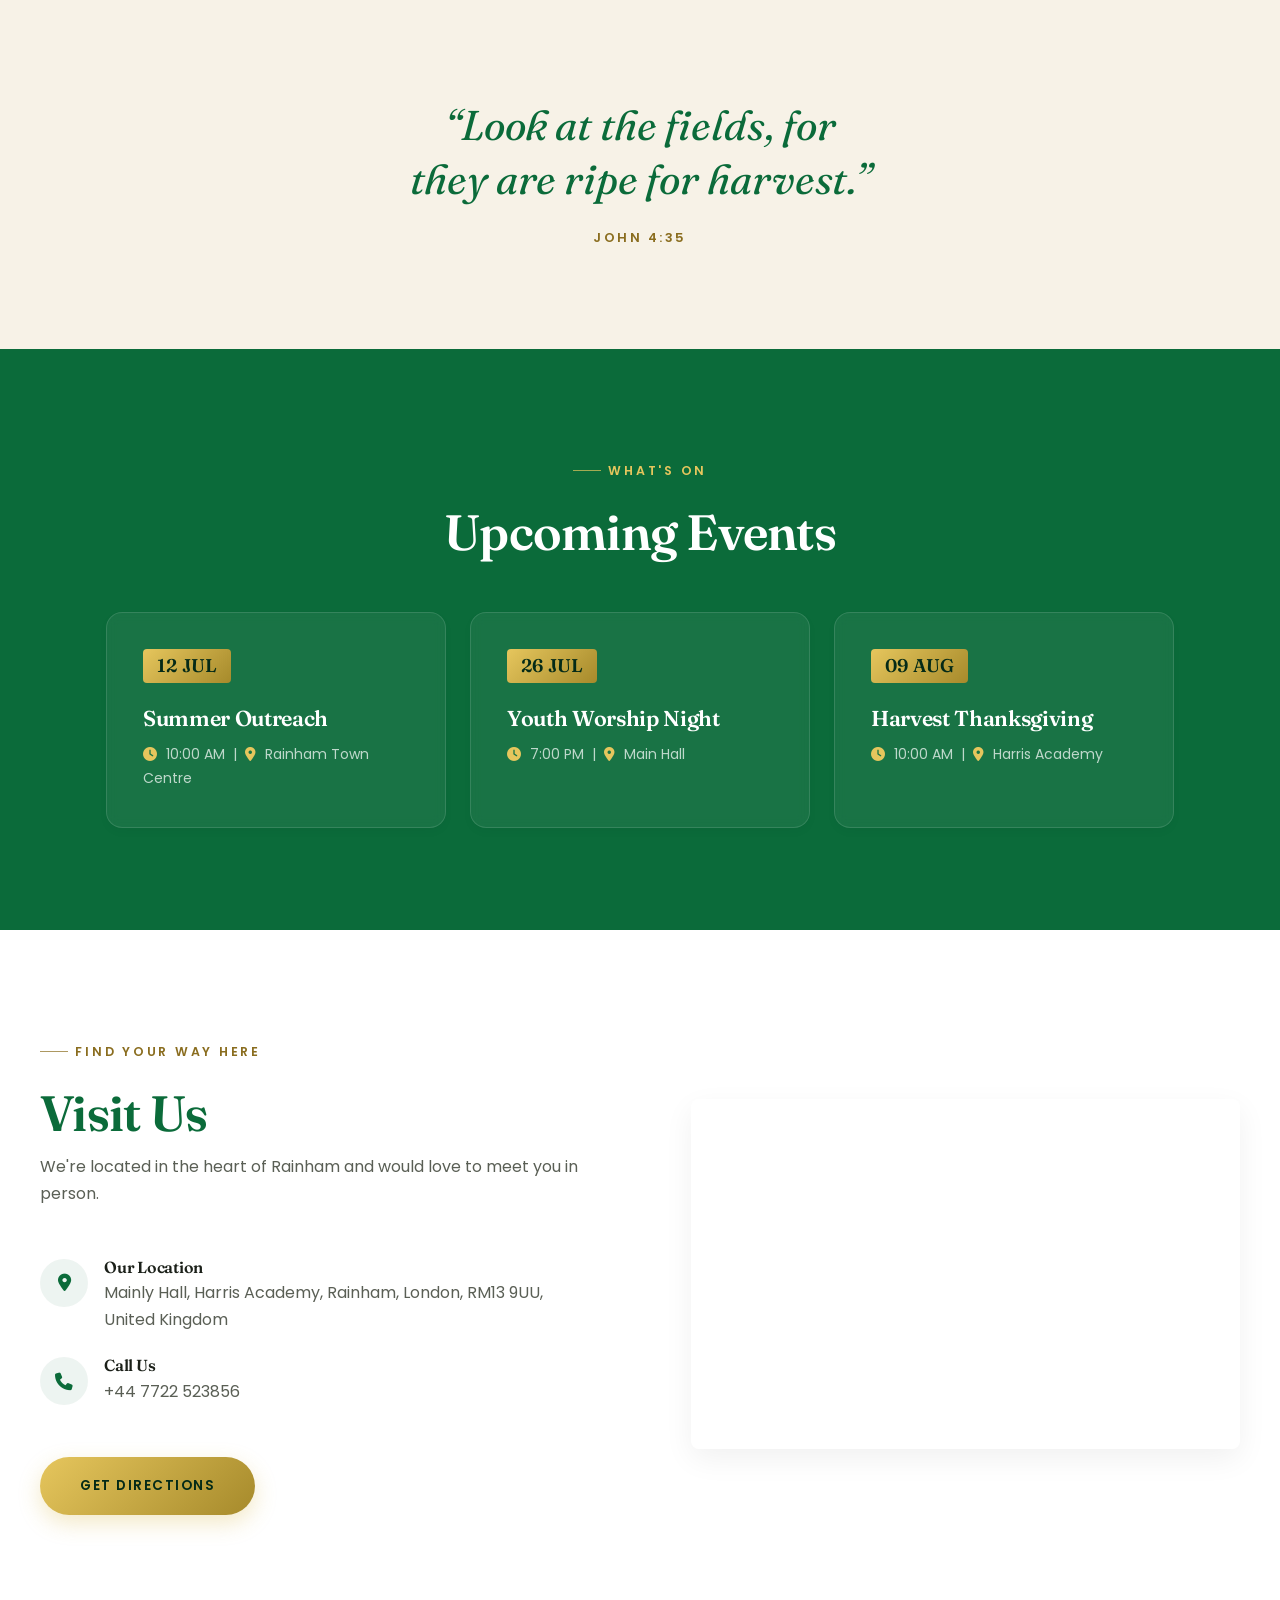
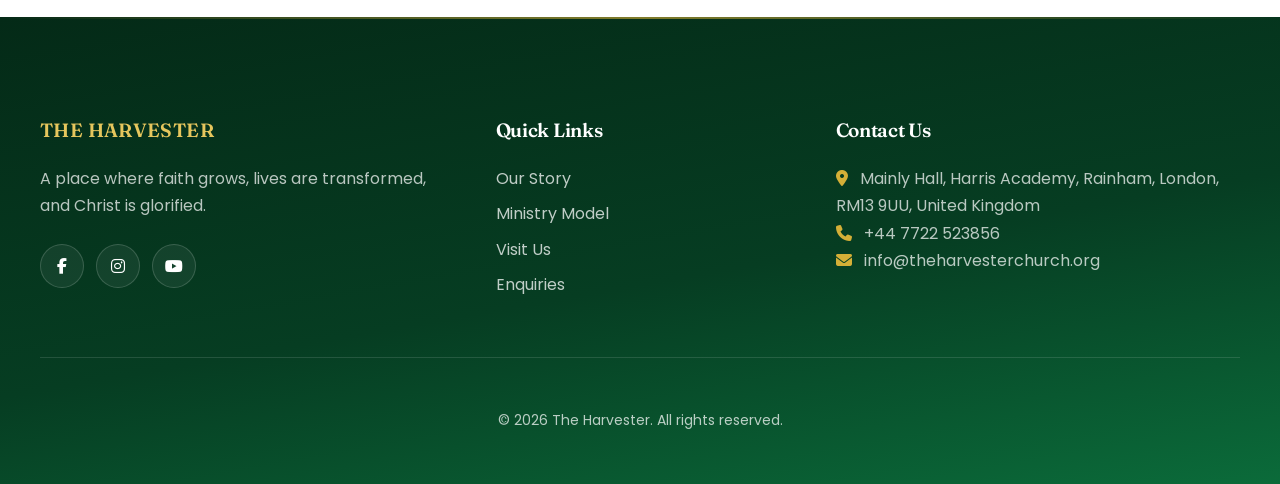
==== commit 74cc510a: "Update social links, add enquiries page, style contact options, and clean up layouts" ====
--- a/index.html
+++ b/index.html
@@ -9,7 +9,7 @@
     <!-- Google Fonts -->
     <link rel="preconnect" href="https://fonts.googleapis.com">
     <link rel="preconnect" href="https://fonts.gstatic.com" crossorigin>
-    <link href="https://fonts.googleapis.com/css2?family=Playfair+Display:wght@700&family=Poppins:wght@300;400;500;600&display=swap" rel="stylesheet">
+    <link href="https://fonts.googleapis.com/css2?family=Fraunces:ital,opsz,wght@0,9..144,400;0,9..144,500;0,9..144,600;0,9..144,700;1,9..144,400;1,9..144,500&family=Poppins:wght@300;400;500;600&display=swap" rel="stylesheet">
     
     <!-- CSS Files -->
     <link rel="stylesheet" href="css/variables.css">
@@ -34,8 +34,8 @@
                     <li><a href="index.html" class="nav__link nav__link--active">Home</a></li>
                     <li><a href="about.html" class="nav__link">About Us</a></li>
                     <li><a href="strategy.html" class="nav__link">Ministry Model</a></li>
+                    <li><a href="contact.html" class="nav__link">Contact</a></li>
                     <li><a href="enquiries.html" class="nav__link">Enquiries</a></li>
-                    <li><a href="contact.html" class="nav__link">Contact</a></li>
                 </ul>
                 
                 <button class="nav__toggle" id="nav-toggle" aria-label="Toggle Menu" aria-expanded="false">
@@ -49,22 +49,26 @@
         <!-- Hero Section -->
         <section class="hero">
             <div class="container hero__container">
-                <div class="hero__content animate-slide-up">
+                <div class="hero__content">
                     <h1 class="hero__title">Welcome to <span class="text-gold">The Harvester</span></h1>
-                    <p class="hero__subtitle">A place where faith grows, lives are transformed, and Christ is glorified.</p>
+                    <p class="hero__subtitle">A place where faith grows, lives are transformed, and Christ is glorified. There's a seat saved for you this Sunday.</p>
                     <div class="hero__actions">
-                        <a href="enquiries.html" class="btn btn--outline">Contact Us</a>
-                    </div>
-                </div>
-            </div>
+                        <a href="contact.html" class="btn btn--gold">Plan Your Visit</a>
+                        <a href="#worship" class="btn btn--ghost">Service Times</a>
+                    </div>
+                </div>
+            </div>
+            <a href="#worship" class="hero__cue" aria-label="Scroll to service times"><i class="fas fa-chevron-down"></i></a>
         </section>
 
         <!-- Service Times Section -->
-        <section class="section service-times">
+        <section class="section service-times" id="worship">
             <div class="container">
                 <div class="section__header text-center reveal">
+                    <span class="eyebrow eyebrow--center">Gather with us</span>
                     <h2 class="section__title">Join Us For Worship</h2>
                     <p class="section__subtitle">We would love to welcome you to one of our services.</p>
+                    <div class="leaf-divider"><i class="fas fa-seedling"></i></div>
                 </div>
                 
                 <div class="service-times__grid">
@@ -92,30 +96,41 @@
             </div>
         </section>
 
+        <!-- Scripture Band -->
+        <section class="section scripture">
+            <div class="container">
+                <blockquote class="scripture__quote reveal">
+                    &ldquo;Look at the fields, for they are ripe for harvest.&rdquo;
+                    <cite class="scripture__ref">John 4:35</cite>
+                </blockquote>
+            </div>
+        </section>
+
         <!-- Upcoming Events Section -->
         <section class="section events bg-primary">
             <div class="container">
                 <div class="section__header text-center reveal">
+                    <span class="eyebrow eyebrow--center eyebrow--light">What's on</span>
                     <h2 class="section__title text-white">Upcoming Events</h2>
                 </div>
-                
+
                 <div class="events-grid">
                     <div class="card event-card reveal">
-                        <div class="event-card__date">15 JUN</div>
+                        <div class="event-card__date">12 JUL</div>
                         <h3 class="event-card__title">Summer Outreach</h3>
-                        <p class="event-card__info"><i class="fas fa-clock"></i> 10:00 AM | <i class="fas fa-location-dot"></i> Central Park</p>
-                    </div>
-                    
+                        <p class="event-card__info"><i class="fas fa-clock"></i> 10:00 AM &nbsp;|&nbsp; <i class="fas fa-location-dot"></i> Rainham Town Centre</p>
+                    </div>
+
                     <div class="card event-card reveal">
-                        <div class="event-card__date">22 JUN</div>
+                        <div class="event-card__date">26 JUL</div>
                         <h3 class="event-card__title">Youth Worship Night</h3>
-                        <p class="event-card__info"><i class="fas fa-clock"></i> 7:00 PM | <i class="fas fa-location-dot"></i> Main Hall</p>
-                    </div>
-                    
+                        <p class="event-card__info"><i class="fas fa-clock"></i> 7:00 PM &nbsp;|&nbsp; <i class="fas fa-location-dot"></i> Main Hall</p>
+                    </div>
+
                     <div class="card event-card reveal">
-                        <div class="event-card__date">29 JUN</div>
-                        <h3 class="event-card__title">Leadership Seminar</h3>
-                        <p class="event-card__info"><i class="fas fa-clock"></i> 9:00 AM | <i class="fas fa-location-dot"></i> Conference Room</p>
+                        <div class="event-card__date">09 AUG</div>
+                        <h3 class="event-card__title">Harvest Thanksgiving</h3>
+                        <p class="event-card__info"><i class="fas fa-clock"></i> 10:00 AM &nbsp;|&nbsp; <i class="fas fa-location-dot"></i> Harris Academy</p>
                     </div>
                 </div>
             </div>
@@ -125,6 +140,7 @@
         <section class="section contact-preview">
             <div class="container contact-preview__container">
                 <div class="contact-preview__info reveal">
+                    <span class="eyebrow">Find your way here</span>
                     <h2 class="section__title">Visit Us</h2>
                     <p>We're located in the heart of Rainham and would love to meet you in person.</p>
                     
@@ -160,12 +176,19 @@
                 <div class="footer__col">
                     <h3 class="footer__title nav__logo">THE HARVESTER</h3>
                     <p>A place where faith grows, lives are transformed, and Christ is glorified.</p>
+                    <div class="footer__social">
+                        <a href="https://www.facebook.com/The%20Harvester" target="_blank" rel="noopener noreferrer" class="social-link" aria-label="Facebook"><i class="fab fa-facebook-f"></i></a>
+                        <a href="https://www.instagram.com/theharvesterministry3" target="_blank" rel="noopener noreferrer" class="social-link" aria-label="Instagram"><i class="fab fa-instagram"></i></a>
+                        <a href="https://www.youtube.com/theharvesterminisry5309" target="_blank" rel="noopener noreferrer" class="social-link" aria-label="YouTube"><i class="fab fa-youtube"></i></a>
+                    </div>
                 </div>
                 <div class="footer__col">
                     <h4 class="footer__title">Quick Links</h4>
                     <ul class="footer__links">
                         <li><a href="about.html" class="footer__link">Our Story</a></li>
+                        <li><a href="strategy.html" class="footer__link">Ministry Model</a></li>
                         <li><a href="contact.html" class="footer__link">Visit Us</a></li>
+                        <li><a href="enquiries.html" class="footer__link">Enquiries</a></li>
                     </ul>
                 </div>
                 <div class="footer__col">
--- a/css/variables.css
+++ b/css/variables.css
@@ -1,25 +1,34 @@
 :root {
-    /* Colors - Maintaining premium palette */
-    --color-primary: #0B6B3A;
+    /* Colors - "Golden Hour over the Field" palette */
+    --color-primary: #0B6B3A;          /* Field - primary brand green */
     --color-primary-dark: #084d2a;
-    --color-primary-light: #128a4c;
-    --color-gold: #D4AF37;
+    --color-primary-light: #128a4c;    /* Sprout */
+    --color-canopy: #063D22;           /* deep green for hero + dark bands */
+    --color-canopy-deep: #042A17;      /* deepest green, top of the hero sky */
+    --color-gold: #D4AF37;             /* Harvest Gold - accent / decor */
     --color-gold-light: #e6c65d;
     --color-gold-dark: #a68a2b;
+    --color-gold-ink: #8A6D1F;         /* Burnished - accessible gold for text on light */
     --color-bg: #FFFFFF;
-    --color-bg-secondary: #FBF9F3;
-    --color-text: #1A1A1A;
-    --color-text-light: #555555;
+    --color-bg-secondary: #F7F2E7;     /* Wheat Ivory - warm field light */
+    --color-text: #1B2019;             /* warm Ink (subtle green undertone) */
+    --color-text-light: #5A5F55;       /* muted warm grey-green */
     --color-white: #FFFFFF;
-    
+    --color-gray-light: #EFEADD;       /* soft warm surface (form inputs) */
+    --color-line: rgba(11, 55, 34, 0.10); /* hairline on light */
+
     /* Gradients */
     --gradient-primary: linear-gradient(135deg, var(--color-primary), var(--color-primary-dark));
-    --gradient-gold: linear-gradient(135deg, var(--color-gold), var(--color-gold-dark));
+    --gradient-gold: linear-gradient(135deg, var(--color-gold-light), var(--color-gold-dark));
     --gradient-glass: linear-gradient(135deg, rgba(255, 255, 255, 0.9), rgba(255, 255, 255, 0.7));
+    /* Signature hero ground: canopy sky with a golden-hour light-well rising from the field */
+    --gradient-canopy: linear-gradient(170deg, var(--color-canopy-deep) 0%, var(--color-canopy) 55%, var(--color-primary) 100%);
+    --gradient-goldwell: radial-gradient(120% 80% at 50% 118%, rgba(230, 198, 93, 0.55) 0%, rgba(212, 175, 55, 0.28) 22%, rgba(212, 175, 55, 0.06) 44%, transparent 62%);
 
     /* Typography */
-    --font-heading: 'Playfair Display', serif;
-    --font-body: 'Poppins', sans-serif;
+    --font-heading: 'Fraunces', Georgia, 'Times New Roman', serif;
+    --font-body: 'Poppins', system-ui, sans-serif;
+    --focus-ring: 0 0 0 3px rgba(212, 175, 55, 0.55);
 
     /* Responsive Spacing Scale (8px base) */
     --spacing-xs: clamp(0.5rem, 1vw, 0.75rem);   /* 8px - 12px */
--- a/css/base.css
+++ b/css/base.css
@@ -7,14 +7,63 @@
 
 h1, h2, h3, h4, h5, h6 {
     font-family: var(--font-heading);
-    font-weight: 700;
-    line-height: 1.2;
+    font-weight: 600;
+    font-optical-sizing: auto;
+    line-height: 1.12;
+    letter-spacing: -0.015em;
     color: var(--color-primary);
 }
 
-h1 { font-size: clamp(2.25rem, 6vw, 4.5rem); }
-h2 { font-size: clamp(1.75rem, 4vw, 3rem); }
-h3 { font-size: clamp(1.25rem, 3vw, 2rem); }
+h1 { font-size: clamp(2.4rem, 6.2vw, 4.75rem); font-weight: 600; }
+h2 { font-size: clamp(1.9rem, 4vw, 3.1rem); }
+h3 { font-size: clamp(1.25rem, 3vw, 1.9rem); }
+
+/* Eyebrow / kicker — the utility face, formalized */
+.eyebrow {
+    display: inline-flex;
+    align-items: center;
+    gap: 0.6em;
+    font-family: var(--font-body);
+    font-weight: 600;
+    font-size: 0.78rem;
+    text-transform: uppercase;
+    letter-spacing: 0.22em;
+    color: var(--color-gold-ink);
+    margin-bottom: var(--spacing-sm);
+}
+
+.eyebrow::before {
+    content: '';
+    width: 1.75rem;
+    height: 1px;
+    background: currentColor;
+    opacity: 0.7;
+}
+
+.eyebrow--center { justify-content: center; }
+.eyebrow--light { color: var(--color-gold-light); }
+
+/* Seed divider — the one repeated flourish */
+.leaf-divider {
+    display: flex;
+    align-items: center;
+    justify-content: center;
+    gap: 0.9rem;
+    color: var(--color-gold);
+    margin: var(--spacing-sm) auto 0;
+    font-size: 0.95rem;
+}
+
+.leaf-divider::before,
+.leaf-divider::after {
+    content: '';
+    width: clamp(2rem, 8vw, 4rem);
+    height: 1px;
+    background: linear-gradient(90deg, transparent, currentColor);
+    opacity: 0.6;
+}
+
+.leaf-divider::after { transform: scaleX(-1); }
 
 .container {
     max-width: var(--container-max-width);
@@ -32,11 +81,18 @@
 }
 
 .text-center { text-align: center; }
-.text-gold { color: var(--color-gold); }
+.text-gold { color: var(--color-gold-ink); }
 .text-primary { color: var(--color-primary); }
+.text-white { color: var(--color-white); }
 
 .bg-secondary { background-color: var(--color-bg-secondary); }
 .bg-primary { background-color: var(--color-primary); color: var(--color-white); }
+
+.no-padding { padding: 0 !important; }
+
+/* Headings inside dark bands read as ivory, not brand green */
+.bg-primary h1, .bg-primary h2, .bg-primary h3,
+.page-header h1, .page-header h2, .page-header h3 { color: var(--color-white); }
 
 /* Screen Reader Only */
 .sr-only {
--- a/css/components.css
+++ b/css/components.css
@@ -44,12 +44,50 @@
 
 .btn--gold {
     background: var(--gradient-gold);
-    color: var(--color-white);
+    color: var(--color-canopy-deep);
+    box-shadow: 0 8px 22px rgba(212, 175, 55, 0.28);
 }
 
 .btn--gold:hover {
-    box-shadow: 0 10px 20px rgba(212, 175, 55, 0.3);
+    box-shadow: 0 14px 30px rgba(212, 175, 55, 0.42);
     transform: translateY(-3px);
+}
+
+/* WhatsApp button */
+.btn--whatsapp {
+    background: #25D366;
+    color: #fff;
+    box-shadow: 0 8px 22px rgba(37, 211, 102, 0.28);
+    gap: 0.5rem;
+}
+
+.btn--whatsapp:hover {
+    background: #1ebe5d;
+    box-shadow: 0 14px 30px rgba(37, 211, 102, 0.42);
+    transform: translateY(-3px);
+    color: #fff;
+}
+
+/* Email button */
+.btn--email {
+    background: #EA4335;
+    color: #fff;
+    box-shadow: 0 8px 22px rgba(234, 67, 53, 0.28);
+    gap: 0.5rem;
+}
+
+.btn--email:hover {
+    background: #d33426;
+    box-shadow: 0 14px 30px rgba(234, 67, 53, 0.42);
+    transform: translateY(-3px);
+    color: #fff;
+}
+
+.btn--gold i,
+.btn--whatsapp i,
+.btn--email i {
+    font-size: 1.1rem;
+    margin-right: 0.4rem;
 }
 
 .btn--outline {
@@ -63,20 +101,45 @@
     transform: translateY(-3px);
 }
 
+/* Ghost — for use on the dark canopy hero */
+.btn--ghost {
+    border: 1.5px solid rgba(255, 255, 255, 0.55);
+    color: var(--color-white);
+    background: rgba(255, 255, 255, 0.04);
+    backdrop-filter: blur(2px);
+}
+
+.btn--ghost:hover {
+    background: var(--color-white);
+    color: var(--color-canopy);
+    border-color: var(--color-white);
+    transform: translateY(-3px);
+}
+
+/* Visible keyboard focus everywhere */
+a:focus-visible,
+button:focus-visible,
+.btn:focus-visible,
+.form__input:focus-visible,
+.social-link:focus-visible {
+    outline: none;
+    box-shadow: var(--focus-ring);
+}
+
 /* Cards - Premium Styling */
 .card {
     background: var(--color-white);
-    padding: var(--spacing-sm);
+    padding: clamp(1.5rem, 3vw, 2.25rem);
     border-radius: var(--radius-md);
     box-shadow: var(--shadow-sm);
     transition: var(--transition-base);
-    border: 1px solid rgba(0, 0, 0, 0.03);
+    border: 1px solid var(--color-line);
 }
 
 .card:hover {
-    transform: translateY(-10px);
+    transform: translateY(-8px);
     box-shadow: var(--shadow-lg);
-    border-color: rgba(11, 107, 58, 0.1);
+    border-color: rgba(212, 175, 55, 0.35);
 }
 
 /* Service Card */
@@ -85,13 +148,45 @@
     display: flex;
     flex-direction: column;
     align-items: center;
-    gap: var(--spacing-sm);
-}
+    gap: var(--spacing-xs);
+    position: relative;
+    overflow: hidden;
+}
+
+/* thin gold seam at the top edge, revealed on hover */
+.service-card::before {
+    content: '';
+    position: absolute;
+    inset: 0 0 auto 0;
+    height: 3px;
+    background: var(--gradient-gold);
+    transform: scaleX(0);
+    transform-origin: left;
+    transition: transform var(--transition-base);
+}
+
+.service-card:hover::before { transform: scaleX(1); }
 
 .service-card__icon {
-    font-size: 2.5rem;
-    color: var(--color-gold);
+    display: inline-flex;
+    align-items: center;
+    justify-content: center;
+    width: 4.5rem;
+    height: 4.5rem;
     margin-bottom: var(--spacing-xs);
+    font-size: 1.75rem;
+    color: var(--color-gold-ink);
+    background: radial-gradient(circle at 50% 35%, rgba(212, 175, 55, 0.18), rgba(212, 175, 55, 0.06));
+    border: 1px solid rgba(212, 175, 55, 0.4);
+    border-radius: 50%;
+    transition: var(--transition-base);
+}
+
+.service-card:hover .service-card__icon {
+    color: var(--color-canopy);
+    background: var(--gradient-gold);
+    border-color: transparent;
+    transform: translateY(-2px);
 }
 
 .service-card__title {
@@ -101,6 +196,7 @@
 .service-card__time {
     font-weight: 600;
     color: var(--color-primary);
+    letter-spacing: 0.01em;
 }
 
 .service-card__desc {
@@ -115,54 +211,77 @@
     gap: var(--spacing-md);
 }
 
+/* Event cards live on the dark canopy band -> glass-on-green */
 .event-card {
     display: flex;
     flex-direction: column;
     align-items: flex-start;
+    gap: var(--spacing-xs);
+    background: rgba(255, 255, 255, 0.06);
+    border: 1px solid rgba(255, 255, 255, 0.12);
+    backdrop-filter: blur(6px);
+    -webkit-backdrop-filter: blur(6px);
+}
+
+.event-card:hover {
+    background: rgba(255, 255, 255, 0.1);
+    border-color: rgba(212, 175, 55, 0.5);
 }
 
 .event-card__date {
-    background: var(--color-gold);
+    display: inline-flex;
+    flex-direction: column;
+    align-items: center;
+    line-height: 1;
+    background: var(--gradient-gold);
+    color: var(--color-canopy-deep);
+    padding: 0.5rem 0.85rem;
+    font-family: var(--font-heading);
+    font-weight: 600;
+    font-size: 1.15rem;
+    border-radius: var(--radius-sm);
+    margin-bottom: var(--spacing-xs);
+    letter-spacing: 0.02em;
+}
+
+.event-card__title {
+    font-size: 1.35rem;
     color: var(--color-white);
-    padding: 0.25rem 0.75rem;
-    font-weight: 700;
-    font-size: 0.8rem;
-    border-radius: 4px;
-    margin-bottom: var(--spacing-sm);
-}
-
-.event-card__title {
-    font-size: 1.25rem;
-    margin-bottom: var(--spacing-xs);
 }
 
 .event-card__info {
     font-size: 0.875rem;
-    color: var(--color-text-light);
+    color: rgba(255, 255, 255, 0.72);
 }
 
 .event-card__info i {
-    color: var(--color-primary);
+    color: var(--color-gold-light);
     margin-right: 5px;
 }
 
-/* Value Item */
+/* Value Item — meaning-bearing seed glyph instead of arbitrary numbers */
 .values-grid {
     display: grid;
-    grid-template-columns: repeat(auto-fit, minmax(250px, 1fr));
-    gap: var(--spacing-lg);
+    grid-template-columns: repeat(auto-fit, minmax(220px, 1fr));
+    gap: var(--spacing-md);
 }
 
 .value-item {
     text-align: center;
-}
-
-.value-item__number {
-    font-family: var(--font-heading);
-    font-size: 3rem;
-    color: rgba(11, 107, 58, 0.1);
-    margin-bottom: -1.5rem;
-    font-weight: 700;
+    padding: var(--spacing-sm);
+}
+
+.value-item__icon {
+    display: inline-flex;
+    align-items: center;
+    justify-content: center;
+    width: 3.75rem;
+    height: 3.75rem;
+    margin-bottom: var(--spacing-sm);
+    font-size: 1.4rem;
+    color: var(--color-primary);
+    background: rgba(11, 107, 58, 0.07);
+    border-radius: 50%;
 }
 
 .value-item h3 {
@@ -175,14 +294,48 @@
     color: var(--color-text-light);
 }
 
+/* Value Card (Ministry Model core values) */
+.value-card {
+    background: var(--color-white);
+    border: 1px solid var(--color-line);
+    border-left: 3px solid var(--color-gold);
+    border-radius: var(--radius-sm);
+    padding: var(--spacing-sm);
+    transition: var(--transition-base);
+}
+
+.value-card:hover {
+    border-left-color: var(--color-primary);
+    box-shadow: var(--shadow-sm);
+    transform: translateX(4px);
+}
+
+.value-card h3 {
+    font-size: 1.2rem;
+    margin-bottom: 0.35rem;
+}
+
+.value-card p { color: var(--color-text-light); }
+
 /* Leadership Card */
 .leadership-card {
     text-align: center;
 }
 
+.leadership-card__image {
+    margin-bottom: var(--spacing-sm);
+}
+
 .leadership-card h3 {
     font-size: 1.25rem;
     margin-bottom: 0.25rem;
+}
+
+.leadership-card .text-gold {
+    font-size: 0.85rem;
+    font-weight: 600;
+    text-transform: uppercase;
+    letter-spacing: 0.12em;
 }
 
 /* Forms */
@@ -213,18 +366,21 @@
 }
 
 .form__input {
-    padding: 0.75rem 1rem;
-    border: 1px solid #ddd;
-    border-radius: 4px;
+    padding: 0.85rem 1.05rem;
+    border: 1px solid var(--color-line);
+    border-radius: var(--radius-sm);
     background-color: var(--color-gray-light);
+    color: var(--color-text);
     transition: var(--transition-base);
 }
+
+.form__input::placeholder { color: var(--color-text-light); opacity: 0.75; }
 
 .form__input:focus {
     outline: none;
     border-color: var(--color-primary);
     background-color: var(--color-white);
-    box-shadow: 0 0 0 3px rgba(11, 107, 58, 0.1);
+    box-shadow: 0 0 0 3px rgba(11, 107, 58, 0.12);
 }
 
 .form__error {
@@ -247,6 +403,280 @@
     border: 1px solid #c8e6c9;
 }
 
+.form__message--error {
+    display: block;
+    background-color: #fdecea;
+    color: #d32f2f;
+    border: 1px solid #f5c6c2;
+}
+
 .btn--full {
     width: 100%;
 }
+
+/* ==========================================================================
+   Formalized components (previously referenced in markup, unstyled)
+   ========================================================================== */
+
+/* Generic responsive grid */
+.grid {
+    display: grid;
+    gap: var(--spacing-md);
+}
+
+.grid--2-col {
+    grid-template-columns: 1fr;
+}
+
+@media (min-width: 768px) {
+    .grid--2-col { grid-template-columns: repeat(2, 1fr); }
+}
+
+/* Section subtitle */
+.section__subtitle {
+    color: var(--color-text-light);
+    max-width: 56ch;
+    margin: 0 auto;
+    font-size: 1.05rem;
+}
+
+/* Contact detail row */
+.contact-detail {
+    display: flex;
+    align-items: flex-start;
+    gap: 1rem;
+}
+
+.contact-detail > i {
+    flex-shrink: 0;
+    display: inline-flex;
+    align-items: center;
+    justify-content: center;
+    width: 3rem;
+    height: 3rem;
+    border-radius: 50%;
+    background: rgba(11, 107, 58, 0.07);
+    color: var(--color-primary);
+    font-size: 1.1rem;
+}
+
+.contact-detail h3,
+.contact-detail h4 {
+    color: var(--color-text);
+    margin-bottom: 0.15rem;
+}
+
+.contact-detail p { color: var(--color-text-light); margin: 0; }
+
+/* Contact Page Social Row Brand Colors */
+.contact-detail .fa-facebook-f {
+    background: rgba(24, 119, 242, 0.1);
+    color: #1877F2;
+}
+.contact-detail .fa-instagram {
+    background: rgba(225, 48, 108, 0.1);
+    color: #E1306C;
+}
+.contact-detail .fa-youtube {
+    background: rgba(255, 0, 0, 0.1);
+    color: #FF0000;
+}
+
+/* Social links */
+.social-link {
+    display: inline-flex;
+    align-items: center;
+    justify-content: center;
+    width: 2.75rem;
+    height: 2.75rem;
+    border-radius: 50%;
+    border: 1px solid var(--color-line);
+    color: var(--color-primary);
+    background: var(--color-white);
+    transition: var(--transition-base);
+}
+
+.social-link:hover {
+    background: var(--gradient-primary);
+    color: var(--color-white);
+    border-color: transparent;
+    transform: translateY(-3px);
+    box-shadow: var(--shadow-sm);
+}
+
+/* Social brand colours */
+.social-link[aria-label="Facebook"] { color: #1877F2; border-color: rgba(24, 119, 242, 0.3); }
+.social-link[aria-label="Instagram"] { color: #E1306C; border-color: rgba(225, 48, 108, 0.3); }
+.social-link[aria-label="YouTube"]   { color: #FF0000; border-color: rgba(255, 0, 0, 0.3); }
+
+.social-link[aria-label="Facebook"]:hover  { background: #1877F2; border-color: transparent; }
+.social-link[aria-label="Instagram"]:hover { background: linear-gradient(45deg, #FD1D1D, #E1306C, #833AB4); border-color: transparent; }
+.social-link[aria-label="YouTube"]:hover   { background: #FF0000; border-color: transparent; }
+
+/* Strategy (Ministry Model) list blocks */
+.strategy-list,
+.strategy-block ol,
+.strategy-block ul,
+.strategy-sublist {
+    padding-left: 0;
+    margin-top: var(--spacing-sm);
+    display: flex;
+    flex-direction: column;
+    gap: 0.75rem;
+}
+
+.strategy-list li,
+.strategy-sublist li,
+.strategy-block ol > li,
+.strategy-block ul > li {
+    position: relative;
+    padding-left: 1.75rem;
+    color: var(--color-text-light);
+}
+
+.strategy-list li strong { color: var(--color-text); }
+
+.strategy-list li::before,
+.strategy-block ul > li::before {
+    content: '\f4d8'; /* fa-seedling */
+    font-family: 'Font Awesome 6 Free';
+    font-weight: 900;
+    position: absolute;
+    left: 0;
+    top: 0.05em;
+    color: var(--color-gold-ink);
+    font-size: 0.85em;
+}
+
+.strategy-block { margin-top: var(--spacing-sm); }
+
+.strategy-block ol { counter-reset: strat; }
+
+.strategy-block ol > li {
+    counter-increment: strat;
+}
+
+.strategy-block ol > li::before {
+    content: counter(strat);
+    font-family: var(--font-heading);
+    font-weight: 600;
+    font-size: 0.9em;
+    color: var(--color-primary);
+    background: rgba(11, 107, 58, 0.08);
+    width: 1.4rem;
+    height: 1.4rem;
+    border-radius: 50%;
+    display: inline-flex;
+    align-items: center;
+    justify-content: center;
+    position: absolute;
+    left: 0;
+    top: 0.05em;
+}
+
+.strategy-sublist {
+    margin-top: 0.75rem;
+    margin-left: 1.75rem;
+}
+
+.strategy-sublist li::before {
+    content: '\f105'; /* fa-angle-right */
+    font-family: 'Font Awesome 6 Free';
+    font-weight: 900;
+    position: absolute;
+    left: 0;
+    top: 0.05em;
+    color: var(--color-gold-ink);
+}
+
+.strategy-block h3 {
+    font-size: 1.3rem;
+    margin-bottom: 0.5rem;
+    color: var(--color-primary);
+}
+
+/* Ministry Model section cards get generous internal rhythm */
+.strategy-overview .card + .card { margin-top: var(--spacing-md); }
+.strategy-overview .card > p { margin-top: 0.75rem; color: var(--color-text-light); }
+.strategy-overview .card > p strong { color: var(--color-text); }
+
+/* Scripture band — quiet typographic moment */
+.scripture {
+    background: var(--color-bg-secondary);
+    text-align: center;
+}
+
+.scripture__quote {
+    font-family: var(--font-heading);
+    font-style: italic;
+    font-weight: 400;
+    font-size: clamp(1.5rem, 3.6vw, 2.6rem);
+    line-height: 1.3;
+    color: var(--color-primary);
+    max-width: 20ch;
+    margin: 0 auto;
+    text-wrap: balance;
+}
+
+.scripture__ref {
+    display: block;
+    margin-top: var(--spacing-sm);
+    font-family: var(--font-body);
+    font-style: normal;
+    font-weight: 600;
+    font-size: 0.8rem;
+    letter-spacing: 0.2em;
+    text-transform: uppercase;
+    color: var(--color-gold-ink);
+}
+
+/* CSS image placeholder — photo-ready slot, looks intentional empty */
+.media-frame {
+    position: relative;
+    border-radius: var(--radius-md);
+    overflow: hidden;
+    background:
+        radial-gradient(120% 90% at 50% 120%, rgba(212, 175, 55, 0.22), transparent 60%),
+        var(--gradient-canopy);
+    display: flex;
+    align-items: center;
+    justify-content: center;
+    color: rgba(255, 255, 255, 0.9);
+    box-shadow: var(--shadow-md);
+}
+
+.media-frame::after {
+    content: '';
+    position: absolute;
+    inset: 0.75rem;
+    border: 1px solid rgba(255, 255, 255, 0.18);
+    border-radius: calc(var(--radius-md) - 6px);
+    pointer-events: none;
+}
+
+.media-frame--portrait { aspect-ratio: 4 / 5; }
+.media-frame--headshot { aspect-ratio: 1 / 1; }
+
+.media-frame__mark {
+    display: flex;
+    flex-direction: column;
+    align-items: center;
+    gap: 0.5rem;
+    text-align: center;
+}
+
+.media-frame__monogram {
+    font-family: var(--font-heading);
+    font-weight: 600;
+    font-size: clamp(2.5rem, 8vw, 4rem);
+    color: var(--color-gold-light);
+    line-height: 1;
+}
+
+.media-frame__label {
+    font-family: var(--font-body);
+    font-size: 0.72rem;
+    letter-spacing: 0.18em;
+    text-transform: uppercase;
+    color: rgba(255, 255, 255, 0.6);
+}
--- a/css/layout.css
+++ b/css/layout.css
@@ -45,13 +45,33 @@
 }
 
 .nav__link {
+    position: relative;
     font-weight: 600;
     font-size: 0.85rem;
     text-transform: uppercase;
     letter-spacing: 0.5px;
     color: var(--color-text);
-    padding: 0.5rem 0.75rem;
-}
+    padding: 0.5rem 0.25rem;
+    transition: color var(--transition-fast);
+}
+
+.nav__link::after {
+    content: '';
+    position: absolute;
+    left: 0.25rem;
+    right: 0.25rem;
+    bottom: 0.1rem;
+    height: 2px;
+    background: var(--color-gold);
+    transform: scaleX(0);
+    transform-origin: left;
+    transition: transform var(--transition-base);
+}
+
+.nav__link:hover { color: var(--color-primary); }
+.nav__link:hover::after,
+.nav__link--active::after { transform: scaleX(1); }
+.nav__link--active { color: var(--color-primary); }
 
 /* Mobile Nav Optimization */
 @media (max-width: 1023px) {
@@ -130,25 +150,125 @@
     }
 }
 
-/* Hero Section - Better Density */
+/* ==========================================================================
+   Hero — the signature: "Golden Hour over the Field" (CSS only, no image)
+   ========================================================================== */
 .hero {
-    min-height: clamp(500px, 80vh, 800px);
+    position: relative;
+    min-height: clamp(560px, 88vh, 860px);
     display: flex;
     align-items: center;
-    padding: var(--spacing-lg) 0;
-    background: linear-gradient(rgba(11, 107, 58, 0.65), rgba(11, 107, 58, 0.65)), url('../assets/images/hero-bg.jpg') center/cover no-repeat;
+    padding: var(--spacing-xl) 0 var(--spacing-lg);
+    background: var(--gradient-canopy);
     color: var(--color-white);
     text-align: center;
+    overflow: hidden;
+    isolation: isolate;
+}
+
+/* Layer 1: the golden-hour light-well rising from the horizon (ambient) */
+.hero::before {
+    content: '';
+    position: absolute;
+    inset: -10% -10% 0;
+    background: var(--gradient-goldwell);
+    z-index: -2;
+    transform-origin: 50% 100%;
+    animation: heroGlow 12s ease-in-out infinite alternate;
+}
+
+/* Layer 2: faint field furrows fanning up from the bottom edge */
+.hero::after {
+    content: '';
+    position: absolute;
+    left: 50%;
+    bottom: 0;
+    width: 160%;
+    height: 42%;
+    transform: translateX(-50%);
+    background: repeating-linear-gradient(
+        95deg,
+        transparent 0 38px,
+        rgba(212, 175, 55, 0.10) 38px 39px
+    );
+    -webkit-mask-image: linear-gradient(to top, #000 0%, transparent 100%);
+    mask-image: linear-gradient(to top, #000 0%, transparent 100%);
+    z-index: -1;
+    pointer-events: none;
+}
+
+.hero__content {
+    max-width: 900px;
+    margin: 0 auto;
+}
+
+.hero .hero__eyebrow {
+    justify-content: center;
+    color: var(--color-gold-light);
+}
+
+.hero__title {
+    font-size: clamp(2.75rem, 7.5vw, 5.5rem);
+    font-weight: 600;
+    letter-spacing: -0.02em;
+    line-height: 1.04;
+    color: var(--color-white);
+    text-wrap: balance;
+}
+
+.hero__title .text-gold {
+    color: var(--color-gold-light);
+    font-style: italic;
 }
 
 .hero__subtitle {
-    font-size: clamp(1rem, 4vw, 1.25rem);
-    margin-bottom: var(--spacing-md);
-    max-width: 700px;
-    margin-left: auto;
-    margin-right: auto;
+    font-size: clamp(1.05rem, 2.2vw, 1.3rem);
+    margin: var(--spacing-sm) auto var(--spacing-md);
+    max-width: 640px;
     line-height: 1.6;
-}
+    color: rgba(255, 255, 255, 0.85);
+}
+
+/* Scroll cue at the base of the hero */
+.hero__cue {
+    position: absolute;
+    left: 50%;
+    bottom: 1.5rem;
+    transform: translateX(-50%);
+    color: rgba(255, 255, 255, 0.55);
+    font-size: 1.1rem;
+    z-index: 0;
+    animation: heroCue 2.2s ease-in-out infinite;
+}
+
+/* ==========================================================================
+   Page header — inner pages share the canopy signature (shorter)
+   ========================================================================== */
+.page-header {
+    position: relative;
+    background: var(--gradient-canopy);
+    color: var(--color-white);
+    text-align: center;
+    padding: calc(var(--spacing-lg) + var(--spacing-sm)) 0 var(--spacing-lg);
+    overflow: hidden;
+    isolation: isolate;
+}
+
+.page-header::before {
+    content: '';
+    position: absolute;
+    inset: -20% -10% 0;
+    background: var(--gradient-goldwell);
+    z-index: -1;
+}
+
+.page-header p {
+    max-width: 60ch;
+    margin: var(--spacing-xs) auto 0;
+    color: rgba(255, 255, 255, 0.82);
+}
+
+.page-header .eyebrow { color: var(--color-gold-light); justify-content: center; }
 
 /* Section Common Spacing */
 .section__header {
@@ -164,8 +284,9 @@
 .events-grid,
 .leadership-grid {
     display: grid;
-    grid-template-columns: repeat(auto-fit, minmax(min(100%, 320px), 1fr));
+    grid-template-columns: repeat(auto-fit, minmax(min(100%, 320px), 340px));
     gap: var(--spacing-sm);
+    justify-content: center;
 }
 
 .about-preview__container,
@@ -186,37 +307,118 @@
     }
 }
 
-/* Footer Density Fix */
-.footer {
+/* Footer — deep canopy bookend to the hero */
+.footer,
+.footer.bg-secondary {
     padding: var(--spacing-lg) 0 var(--spacing-md);
-}
+    background: var(--gradient-canopy);
+    color: rgba(255, 255, 255, 0.75);
+    position: relative;
+}
+
+/* hairline gold seam along the very top */
+.footer::before {
+    content: '';
+    position: absolute;
+    top: 0;
+    left: 0;
+    right: 0;
+    height: 2px;
+    background: linear-gradient(90deg, transparent, var(--color-gold), transparent);
+    opacity: 0.6;
+}
+
+.footer p { color: rgba(255, 255, 255, 0.72); }
 
 .footer__grid {
     display: grid;
-    grid-template-columns: repeat(auto-fit, minmax(200px, 1fr));
-    gap: var(--spacing-md); /* Reduced from spacing-lg */
+    grid-template-columns: 1.4fr 1fr 1.4fr;
+    gap: var(--spacing-md);
     margin-bottom: var(--spacing-md);
+}
+
+@media (max-width: 767px) {
+    .footer__grid { grid-template-columns: 1fr; gap: var(--spacing-sm); }
 }
 
 .footer__title {
     margin-bottom: var(--spacing-sm);
-    font-size: 1.25rem;
-}
+    font-size: 1.2rem;
+    color: var(--color-white);
+}
+
+.footer__title.nav__logo {
+    font-family: var(--font-heading);
+    font-weight: 600;
+    letter-spacing: 0.02em;
+    color: var(--color-gold-light);
+    display: block;
+}
+
+.footer__col p i { color: var(--color-gold); margin-right: 0.5rem; }
 
 .footer__link {
-    display: block;
+    display: inline-block;
     margin-bottom: 0.5rem;
+    color: rgba(255, 255, 255, 0.75);
     transition: var(--transition-fast);
 }
 
 .footer__link:hover {
-    color: var(--color-gold);
+    color: var(--color-gold-light);
     padding-left: 5px;
 }
 
+.footer__social {
+    display: flex;
+    gap: 0.75rem;
+    margin-top: var(--spacing-sm);
+}
+
+.footer__social .social-link {
+    background: rgba(255, 255, 255, 0.06);
+    border-color: rgba(255, 255, 255, 0.16);
+    color: var(--color-white);
+}
+
+.footer__social .social-link:hover {
+    background: var(--gradient-gold);
+    color: var(--color-canopy-deep);
+    border-color: transparent;
+}
+
 .footer__bottom {
-    border-top: 1px solid rgba(0, 0, 0, 0.1);
+    border-top: 1px solid rgba(255, 255, 255, 0.12);
     padding-top: var(--spacing-md);
     text-align: center;
     font-size: 0.875rem;
-}
+    color: rgba(255, 255, 255, 0.6);
+}
+
+/* ==========================================================================
+   Contact preview (home) + Visit / map framing
+   ========================================================================== */
+.contact-preview__info > p {
+    color: var(--color-text-light);
+    margin-top: var(--spacing-xs);
+}
+
+.contact-preview__details {
+    display: flex;
+    flex-direction: column;
+    gap: var(--spacing-sm);
+    margin: var(--spacing-md) 0;
+}
+
+.contact-preview__map iframe,
+.map-frame iframe {
+    display: block;
+    border-radius: var(--radius-md);
+    box-shadow: var(--shadow-md);
+}
+
+/* Story / leadership image slots share the media-frame look */
+.story__image .media-frame { width: 100%; }
+
+/* Section header rhythm */
+.section__header .section__subtitle { margin-top: 0.5rem; }
--- a/css/animations.css
+++ b/css/animations.css
@@ -23,3 +23,52 @@
 
 .animate-fade { animation: fadeIn 1s ease forwards; }
 .animate-slide-up { animation: slideUp 0.8s ease forwards; }
+
+/* ==========================================================================
+   Hero — orchestrated load sequence + ambient golden-hour motion
+   ========================================================================== */
+@keyframes heroRise {
+    from { opacity: 0; transform: translateY(28px); }
+    to   { opacity: 1; transform: translateY(0); }
+}
+
+.hero__content > * {
+    opacity: 0;
+    animation: heroRise 0.9s cubic-bezier(0.22, 1, 0.36, 1) forwards;
+}
+
+.hero__content > *:nth-child(1) { animation-delay: 0.15s; }
+.hero__content > *:nth-child(2) { animation-delay: 0.32s; }
+.hero__content > *:nth-child(3) { animation-delay: 0.49s; }
+.hero__content > *:nth-child(4) { animation-delay: 0.66s; }
+
+/* Ambient light-well drift (subtle, slow) */
+@keyframes heroGlow {
+    0%   { opacity: 0.75; transform: translateY(0) scale(1); }
+    100% { opacity: 1;    transform: translateY(-2%) scale(1.06); }
+}
+
+/* Scroll cue bob */
+@keyframes heroCue {
+    0%, 100% { transform: translate(-50%, 0); opacity: 0.55; }
+    50%      { transform: translate(-50%, 8px); opacity: 0.9; }
+}
+
+/* ==========================================================================
+   Respect users who prefer reduced motion
+   ========================================================================== */
+@media (prefers-reduced-motion: reduce) {
+    *,
+    *::before,
+    *::after {
+        animation-duration: 0.001ms !important;
+        animation-iteration-count: 1 !important;
+        transition-duration: 0.001ms !important;
+        scroll-behavior: auto !important;
+    }
+
+    .reveal { opacity: 1 !important; transform: none !important; }
+    .hero__content > * { opacity: 1 !important; }
+    .hero::before { animation: none !important; }
+    .hero__cue { display: none; }
+}
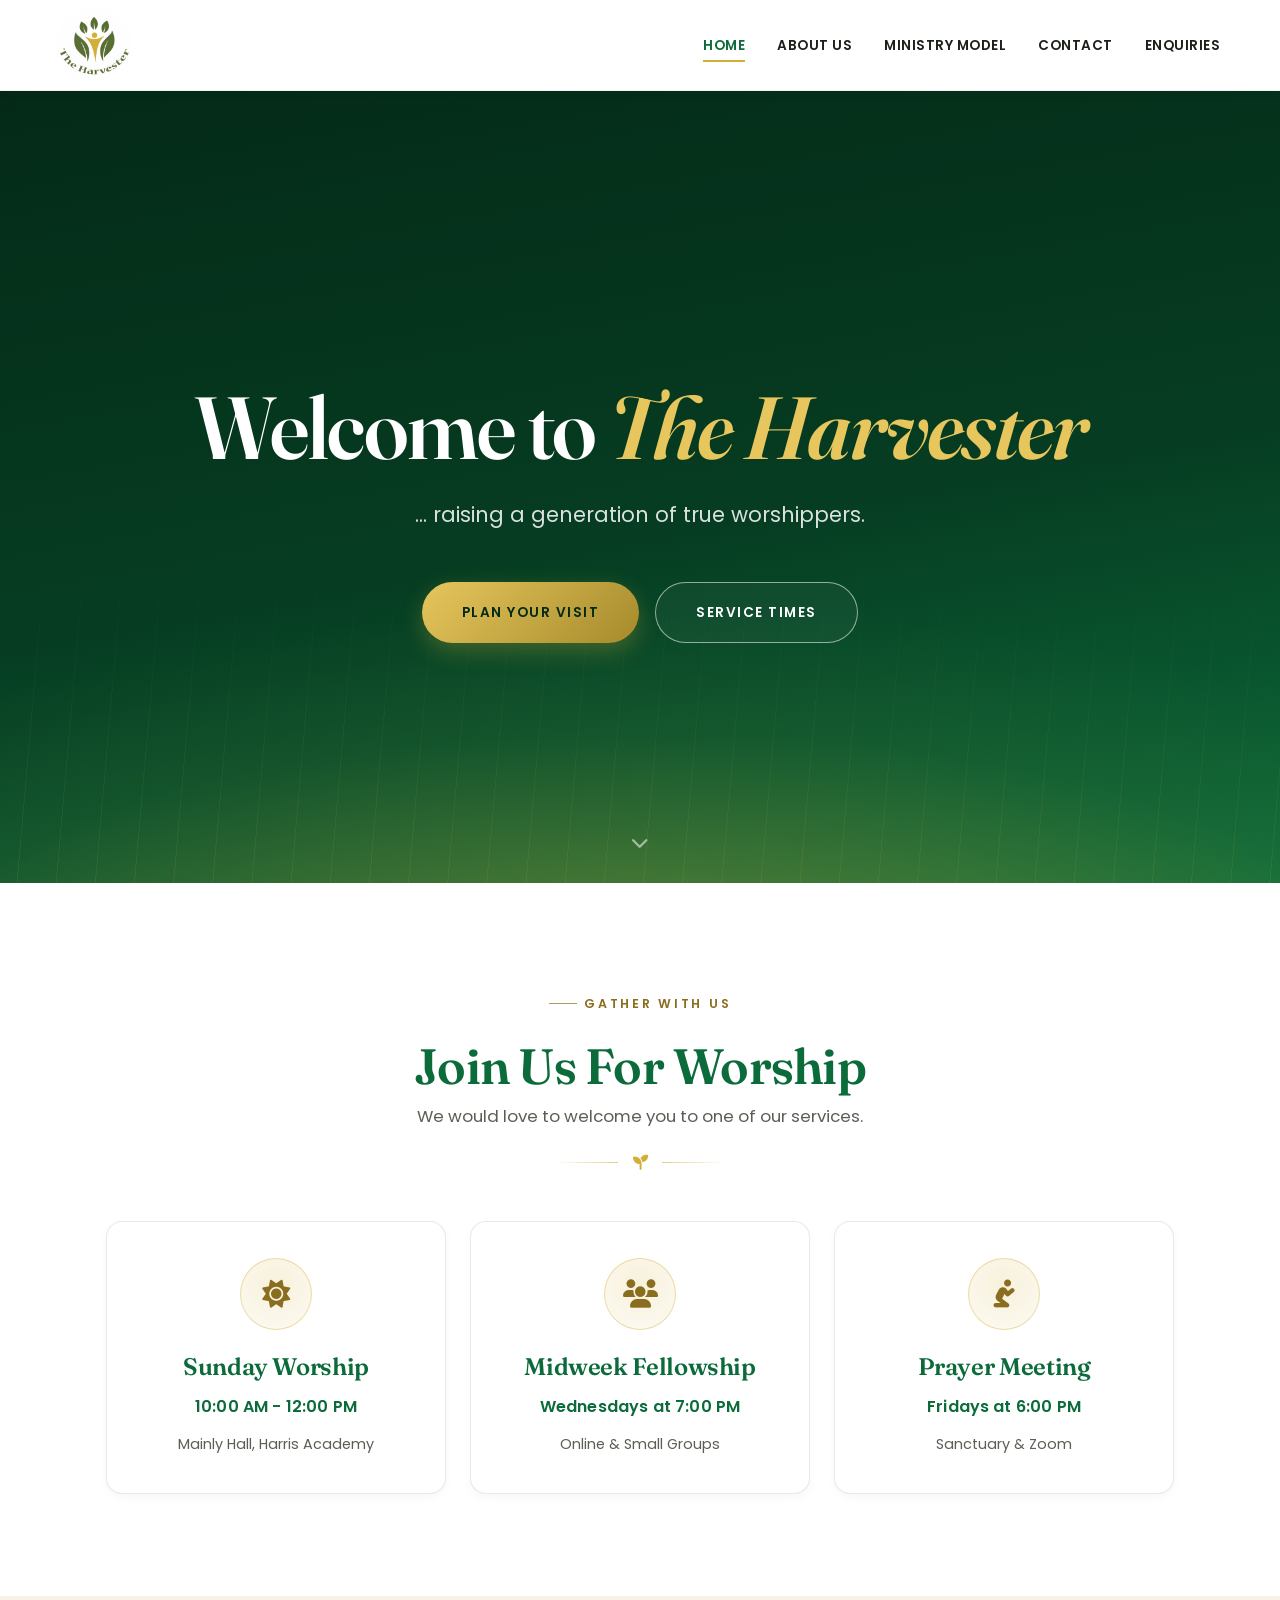
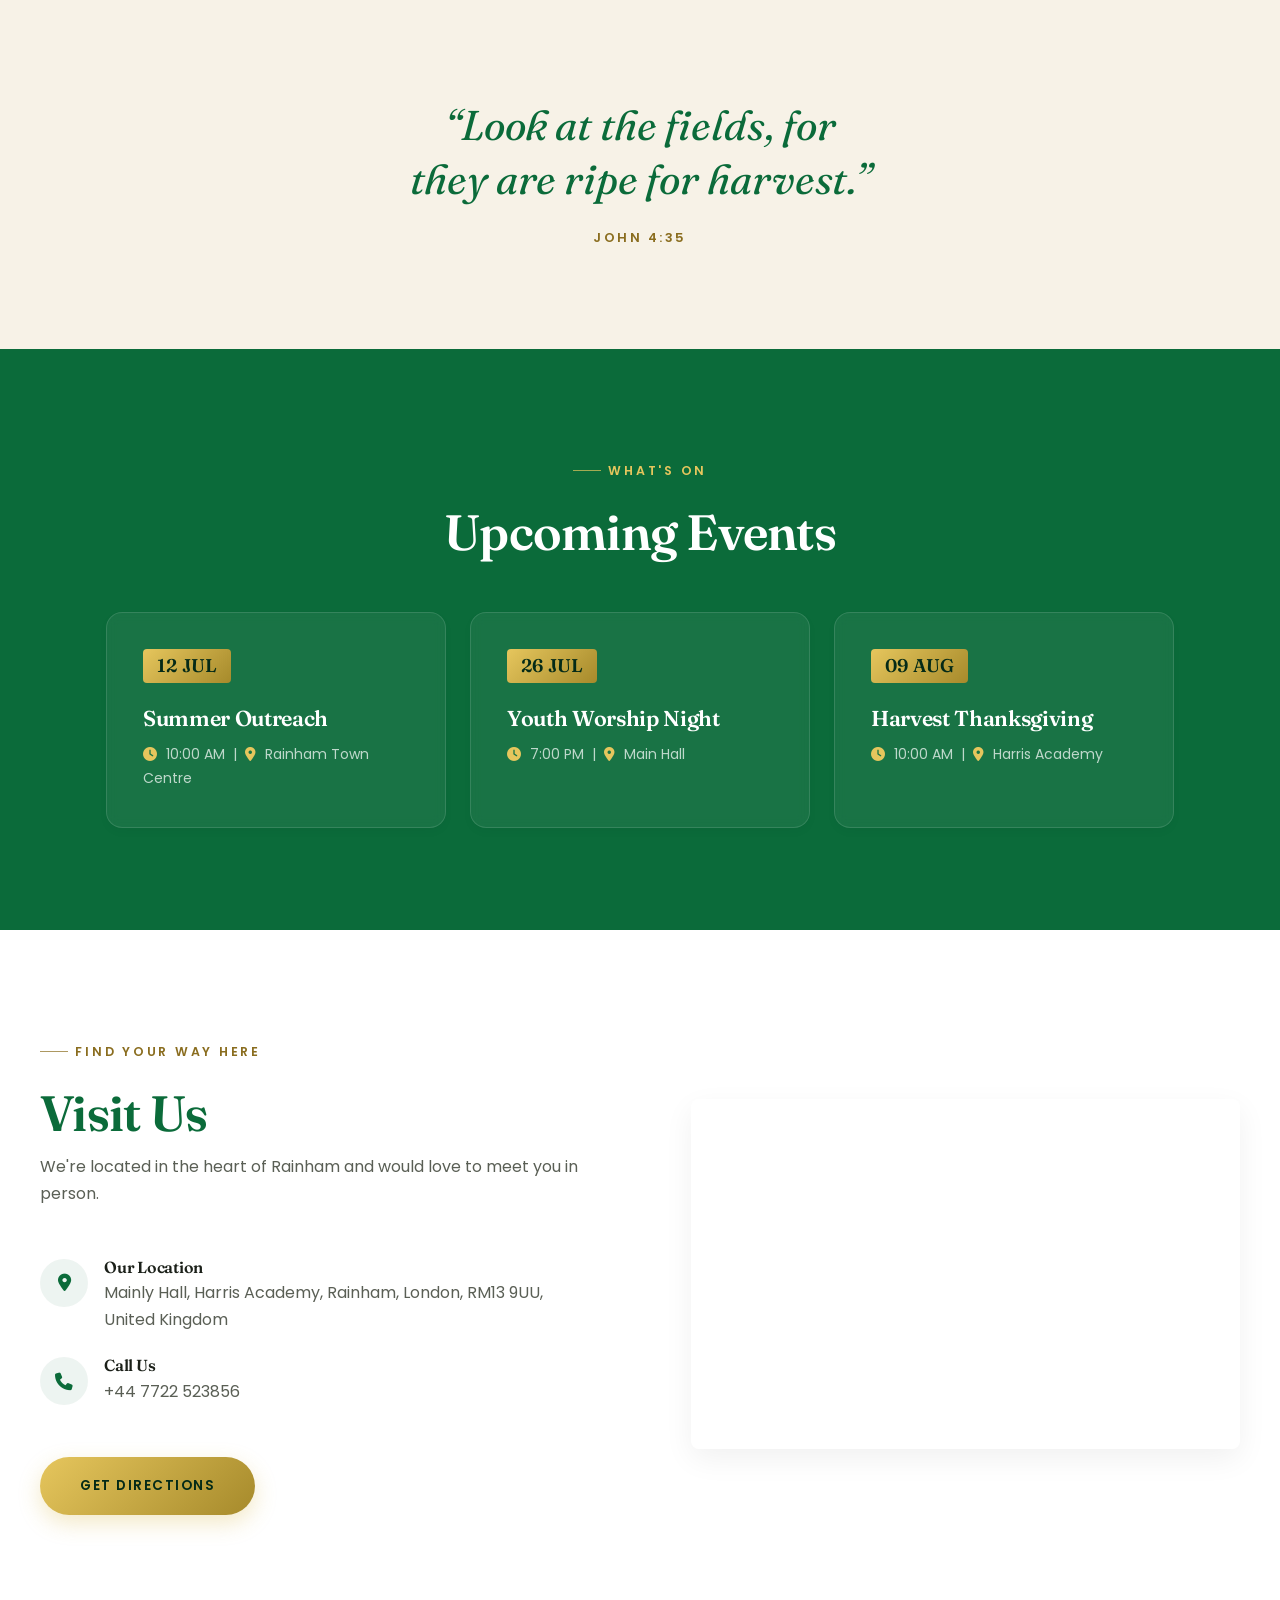
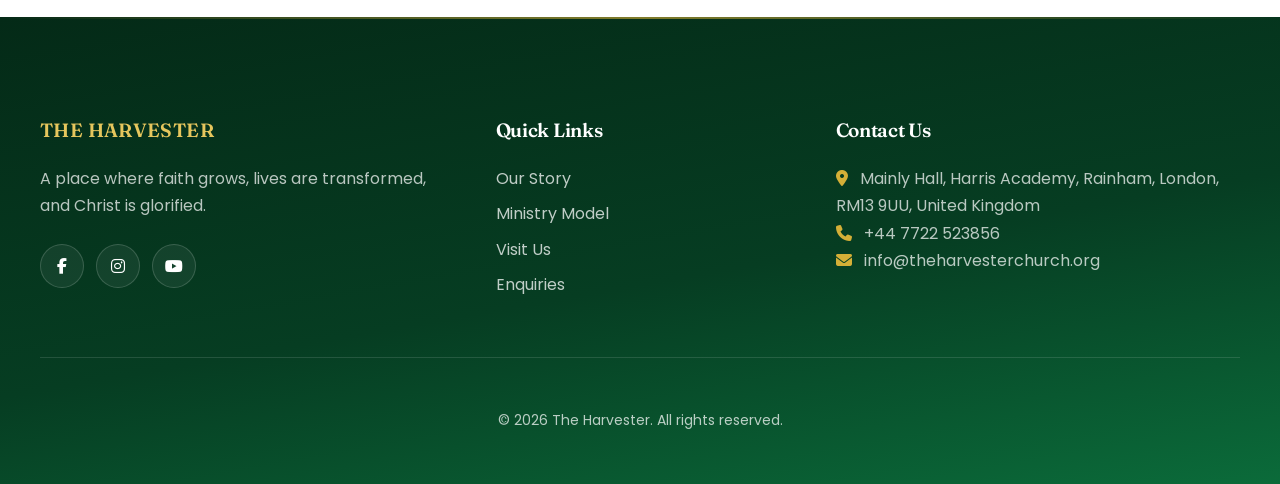
==== commit 424f5670: "Add favicon to all HTML pages" ====
--- a/index.html
+++ b/index.html
@@ -1,16 +1,23 @@
 <!DOCTYPE html>
 <html lang="en">
+
 <head>
     <meta charset="UTF-8">
     <meta name="viewport" content="width=device-width, initial-scale=1.0">
-    <meta name="description" content="Welcome to The Harvester - A place where faith grows, lives are transformed, and Christ is glorified. Join our community in Rainham.">
+    <meta name="description"
+        content="Welcome to The Harvester - A place where faith grows, lives are transformed, and Christ is glorified. Join our community in Rainham.">
     <title>The Harvester | Welcome Home</title>
-    
+
+    <!-- Favicon -->
+    <link rel="icon" type="image/png" href="assets/images/logo.png">
+
     <!-- Google Fonts -->
     <link rel="preconnect" href="https://fonts.googleapis.com">
     <link rel="preconnect" href="https://fonts.gstatic.com" crossorigin>
-    <link href="https://fonts.googleapis.com/css2?family=Fraunces:ital,opsz,wght@0,9..144,400;0,9..144,500;0,9..144,600;0,9..144,700;1,9..144,400;1,9..144,500&family=Poppins:wght@300;400;500;600&display=swap" rel="stylesheet">
-    
+    <link
+        href="https://fonts.googleapis.com/css2?family=Fraunces:ital,opsz,wght@0,9..144,400;0,9..144,500;0,9..144,600;0,9..144,700;1,9..144,400;1,9..144,500&family=Poppins:wght@300;400;500;600&display=swap"
+        rel="stylesheet">
+
     <!-- CSS Files -->
     <link rel="stylesheet" href="css/variables.css">
     <link rel="stylesheet" href="css/reset.css">
@@ -18,10 +25,11 @@
     <link rel="stylesheet" href="css/components.css">
     <link rel="stylesheet" href="css/layout.css">
     <link rel="stylesheet" href="css/animations.css">
-    
+
     <!-- Font Awesome for Icons -->
     <link rel="stylesheet" href="https://cdnjs.cloudflare.com/ajax/libs/font-awesome/6.4.0/css/all.min.css">
 </head>
+
 <body>
     <header class="header">
         <div class="container">
@@ -29,7 +37,7 @@
                 <a href="index.html" class="nav__logo">
                     <img src="assets/images/logo.png" alt="The Harvester logo" class="nav__logo-img">
                 </a>
-                
+
                 <ul class="nav__list" id="nav-list">
                     <li><a href="index.html" class="nav__link nav__link--active">Home</a></li>
                     <li><a href="about.html" class="nav__link">About Us</a></li>
@@ -37,7 +45,7 @@
                     <li><a href="contact.html" class="nav__link">Contact</a></li>
                     <li><a href="enquiries.html" class="nav__link">Enquiries</a></li>
                 </ul>
-                
+
                 <button class="nav__toggle" id="nav-toggle" aria-label="Toggle Menu" aria-expanded="false">
                     <i class="fas fa-bars"></i>
                 </button>
@@ -51,14 +59,15 @@
             <div class="container hero__container">
                 <div class="hero__content">
                     <h1 class="hero__title">Welcome to <span class="text-gold">The Harvester</span></h1>
-                    <p class="hero__subtitle">A place where faith grows, lives are transformed, and Christ is glorified. There's a seat saved for you this Sunday.</p>
+                    <p class="hero__subtitle">... raising a generation of true worshippers.</p>
                     <div class="hero__actions">
                         <a href="contact.html" class="btn btn--gold">Plan Your Visit</a>
                         <a href="#worship" class="btn btn--ghost">Service Times</a>
                     </div>
                 </div>
             </div>
-            <a href="#worship" class="hero__cue" aria-label="Scroll to service times"><i class="fas fa-chevron-down"></i></a>
+            <a href="#worship" class="hero__cue" aria-label="Scroll to service times"><i
+                    class="fas fa-chevron-down"></i></a>
         </section>
 
         <!-- Service Times Section -->
@@ -70,7 +79,7 @@
                     <p class="section__subtitle">We would love to welcome you to one of our services.</p>
                     <div class="leaf-divider"><i class="fas fa-seedling"></i></div>
                 </div>
-                
+
                 <div class="service-times__grid">
                     <div class="card service-card reveal">
                         <div class="service-card__icon"><i class="fas fa-sun"></i></div>
@@ -78,14 +87,14 @@
                         <p class="service-card__time">10:00 AM - 12:00 PM</p>
                         <p class="service-card__desc">Mainly Hall, Harris Academy</p>
                     </div>
-                    
+
                     <div class="card service-card reveal">
                         <div class="service-card__icon"><i class="fas fa-users"></i></div>
                         <h3 class="service-card__title">Midweek Fellowship</h3>
                         <p class="service-card__time">Wednesdays at 7:00 PM</p>
                         <p class="service-card__desc">Online & Small Groups</p>
                     </div>
-                    
+
                     <div class="card service-card reveal">
                         <div class="service-card__icon"><i class="fas fa-pray"></i></div>
                         <h3 class="service-card__title">Prayer Meeting</h3>
@@ -118,19 +127,22 @@
                     <div class="card event-card reveal">
                         <div class="event-card__date">12 JUL</div>
                         <h3 class="event-card__title">Summer Outreach</h3>
-                        <p class="event-card__info"><i class="fas fa-clock"></i> 10:00 AM &nbsp;|&nbsp; <i class="fas fa-location-dot"></i> Rainham Town Centre</p>
+                        <p class="event-card__info"><i class="fas fa-clock"></i> 10:00 AM &nbsp;|&nbsp; <i
+                                class="fas fa-location-dot"></i> Rainham Town Centre</p>
                     </div>
 
                     <div class="card event-card reveal">
                         <div class="event-card__date">26 JUL</div>
                         <h3 class="event-card__title">Youth Worship Night</h3>
-                        <p class="event-card__info"><i class="fas fa-clock"></i> 7:00 PM &nbsp;|&nbsp; <i class="fas fa-location-dot"></i> Main Hall</p>
+                        <p class="event-card__info"><i class="fas fa-clock"></i> 7:00 PM &nbsp;|&nbsp; <i
+                                class="fas fa-location-dot"></i> Main Hall</p>
                     </div>
 
                     <div class="card event-card reveal">
                         <div class="event-card__date">09 AUG</div>
                         <h3 class="event-card__title">Harvest Thanksgiving</h3>
-                        <p class="event-card__info"><i class="fas fa-clock"></i> 10:00 AM &nbsp;|&nbsp; <i class="fas fa-location-dot"></i> Harris Academy</p>
+                        <p class="event-card__info"><i class="fas fa-clock"></i> 10:00 AM &nbsp;|&nbsp; <i
+                                class="fas fa-location-dot"></i> Harris Academy</p>
                     </div>
                 </div>
             </div>
@@ -143,7 +155,7 @@
                     <span class="eyebrow">Find your way here</span>
                     <h2 class="section__title">Visit Us</h2>
                     <p>We're located in the heart of Rainham and would love to meet you in person.</p>
-                    
+
                     <div class="contact-preview__details">
                         <div class="contact-detail">
                             <i class="fas fa-location-dot"></i>
@@ -162,9 +174,12 @@
                     </div>
                     <a href="contact.html" class="btn btn--gold">Get Directions</a>
                 </div>
-                
+
                 <div class="contact-preview__map reveal">
-                    <iframe src="https://www.google.com/maps/embed?pb=!1m18!1m12!1m3!1d1861.8673271324653!2d0.2028534590269072!3d51.5151827221075!2m3!1f0!2f0!3f0!3m2!1i1024!2i768!4f13.1!3m3!1m2!1s0x47d8ba98c9f3a287%3A0x3d421a7fc60b08fe!2sHarris%20Academy%20Rainham!5e0!3m2!1sen!2sng!4v1780613430204!5m2!1sen!2sng" width="100%" height="350" style="border:0; border-radius: 8px;" allowfullscreen="" loading="lazy" referrerpolicy="no-referrer-when-downgrade"></iframe>
+                    <iframe
+                        src="https://www.google.com/maps/embed?pb=!1m18!1m12!1m3!1d1861.8673271324653!2d0.2028534590269072!3d51.5151827221075!2m3!1f0!2f0!3f0!3m2!1i1024!2i768!4f13.1!3m3!1m2!1s0x47d8ba98c9f3a287%3A0x3d421a7fc60b08fe!2sHarris%20Academy%20Rainham!5e0!3m2!1sen!2sng!4v1780613430204!5m2!1sen!2sng"
+                        width="100%" height="350" style="border:0; border-radius: 8px;" allowfullscreen=""
+                        loading="lazy" referrerpolicy="no-referrer-when-downgrade"></iframe>
                 </div>
             </div>
         </section>
@@ -177,9 +192,14 @@
                     <h3 class="footer__title nav__logo">THE HARVESTER</h3>
                     <p>A place where faith grows, lives are transformed, and Christ is glorified.</p>
                     <div class="footer__social">
-                        <a href="https://www.facebook.com/The%20Harvester" target="_blank" rel="noopener noreferrer" class="social-link" aria-label="Facebook"><i class="fab fa-facebook-f"></i></a>
-                        <a href="https://www.instagram.com/theharvesterministry3" target="_blank" rel="noopener noreferrer" class="social-link" aria-label="Instagram"><i class="fab fa-instagram"></i></a>
-                        <a href="https://www.youtube.com/theharvesterminisry5309" target="_blank" rel="noopener noreferrer" class="social-link" aria-label="YouTube"><i class="fab fa-youtube"></i></a>
+                        <a href="https://www.facebook.com/The%20Harvester" target="_blank" rel="noopener noreferrer"
+                            class="social-link" aria-label="Facebook"><i class="fab fa-facebook-f"></i></a>
+                        <a href="https://www.instagram.com/theharvesterministry3" target="_blank"
+                            rel="noopener noreferrer" class="social-link" aria-label="Instagram"><i
+                                class="fab fa-instagram"></i></a>
+                        <a href="https://www.youtube.com/theharvesterminisry5309" target="_blank"
+                            rel="noopener noreferrer" class="social-link" aria-label="YouTube"><i
+                                class="fab fa-youtube"></i></a>
                     </div>
                 </div>
                 <div class="footer__col">
@@ -193,7 +213,8 @@
                 </div>
                 <div class="footer__col">
                     <h4 class="footer__title">Contact Us</h4>
-                    <p><i class="fas fa-location-dot"></i> Mainly Hall, Harris Academy, Rainham, London, RM13 9UU, United Kingdom</p>
+                    <p><i class="fas fa-location-dot"></i> Mainly Hall, Harris Academy, Rainham, London, RM13 9UU,
+                        United Kingdom</p>
                     <p><i class="fas fa-phone"></i> +44 7722 523856</p>
                     <p><i class="fas fa-envelope"></i> info@theharvesterchurch.org</p>
                 </div>
@@ -206,9 +227,5 @@
 
     <script src="js/main.js"></script>
 </body>
-</html>
-
-
-
-
-
+
+</html>
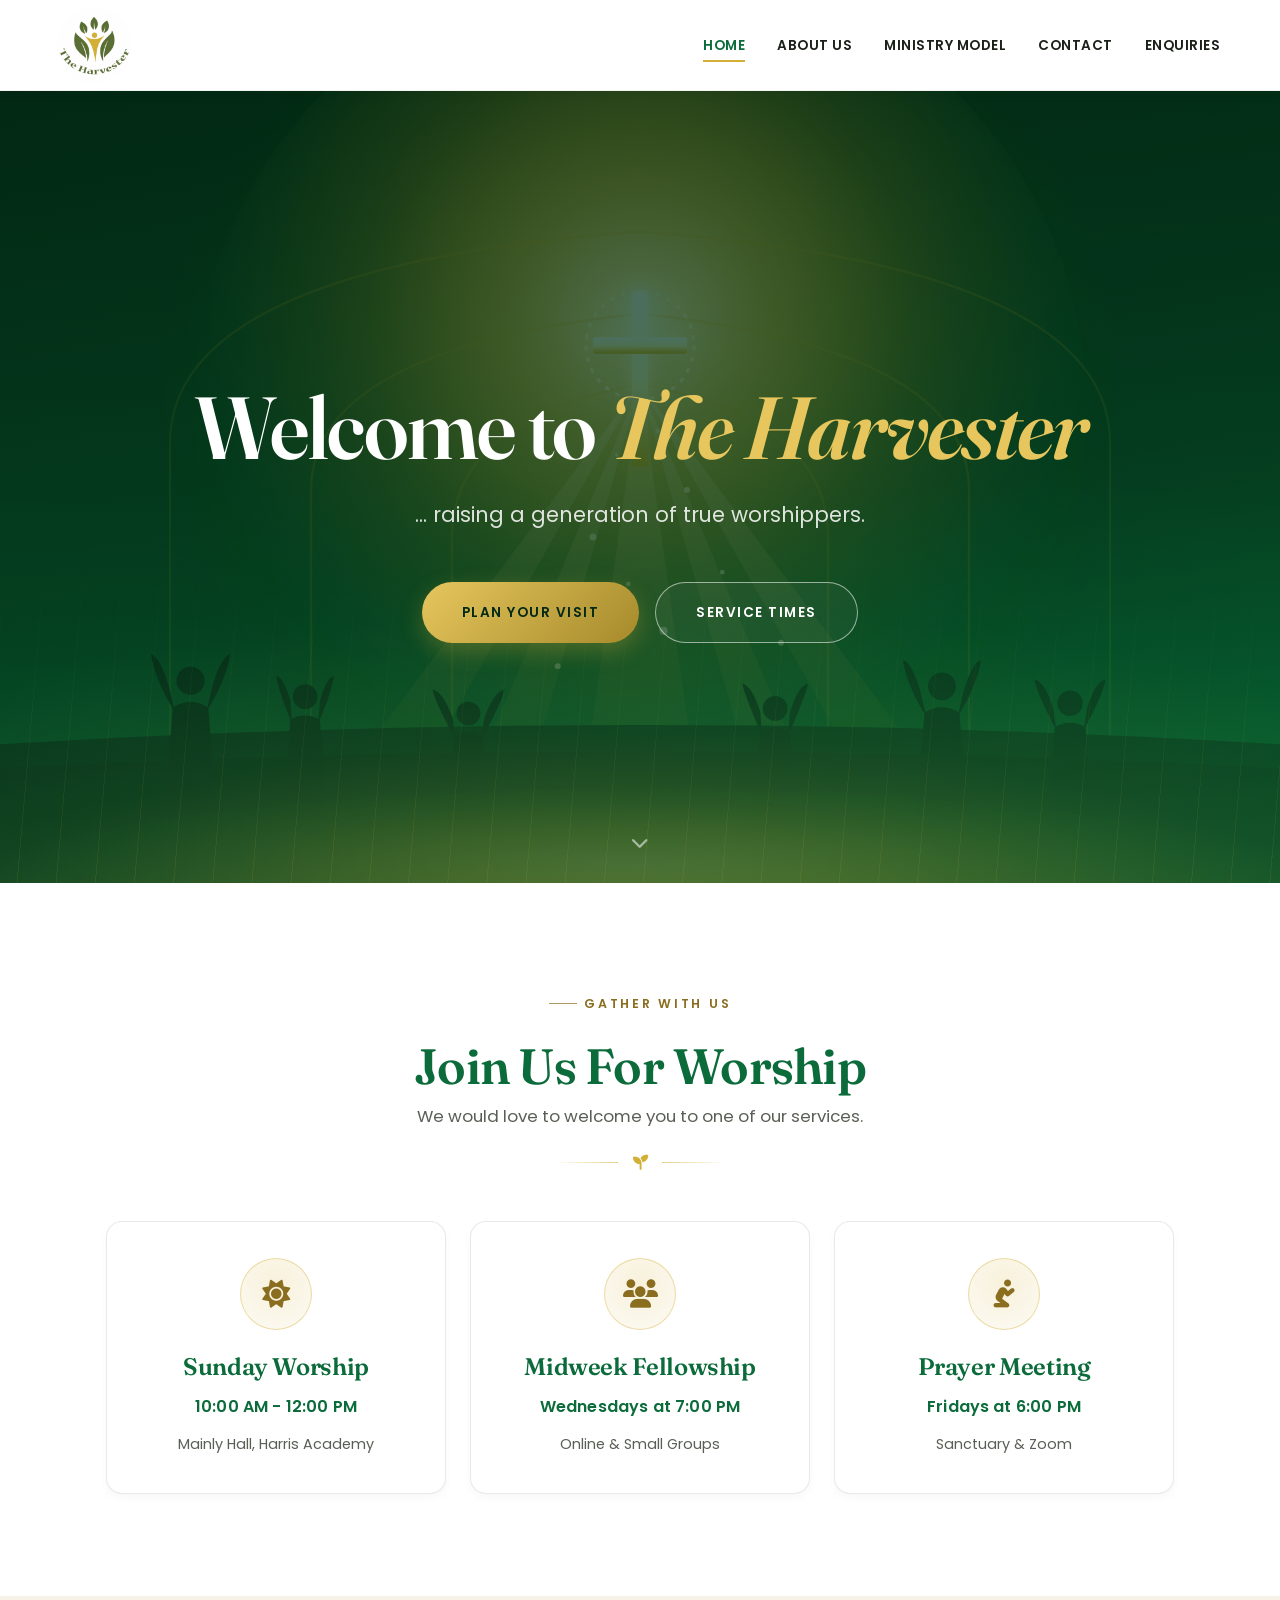
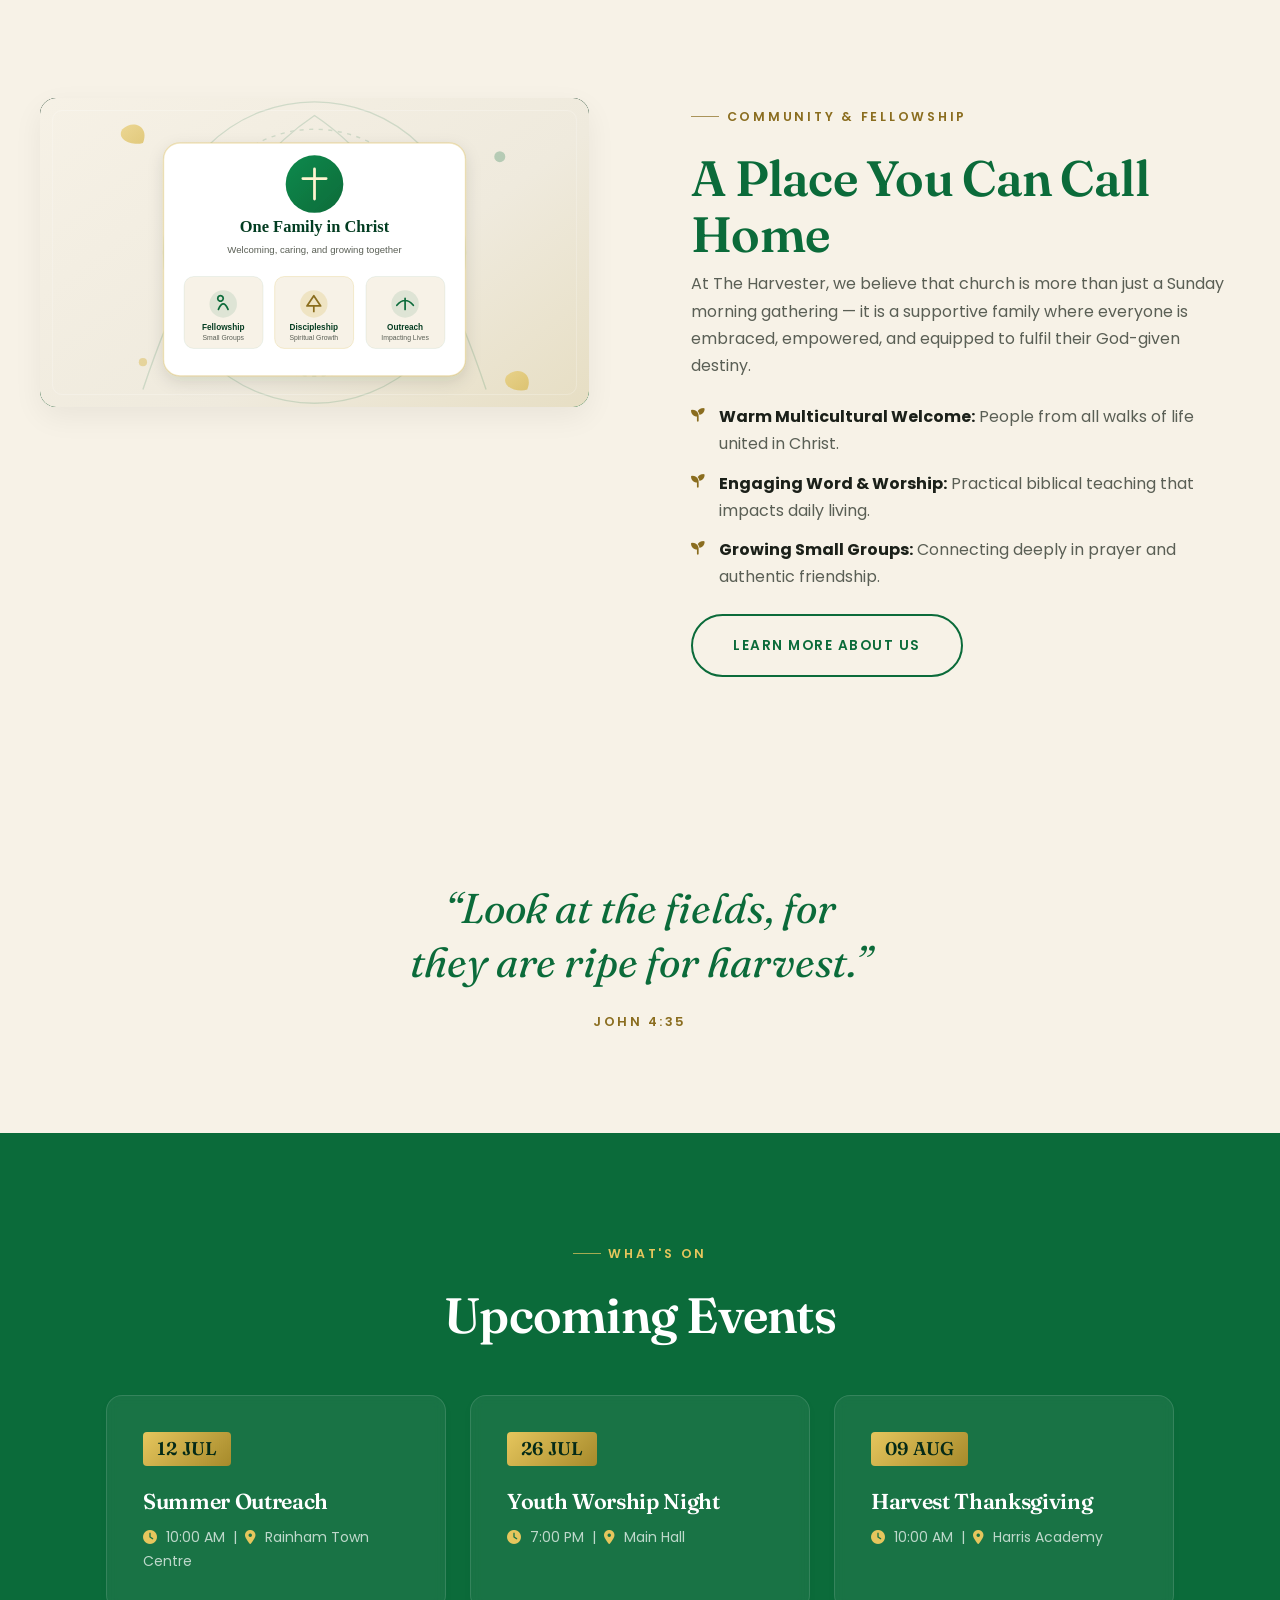
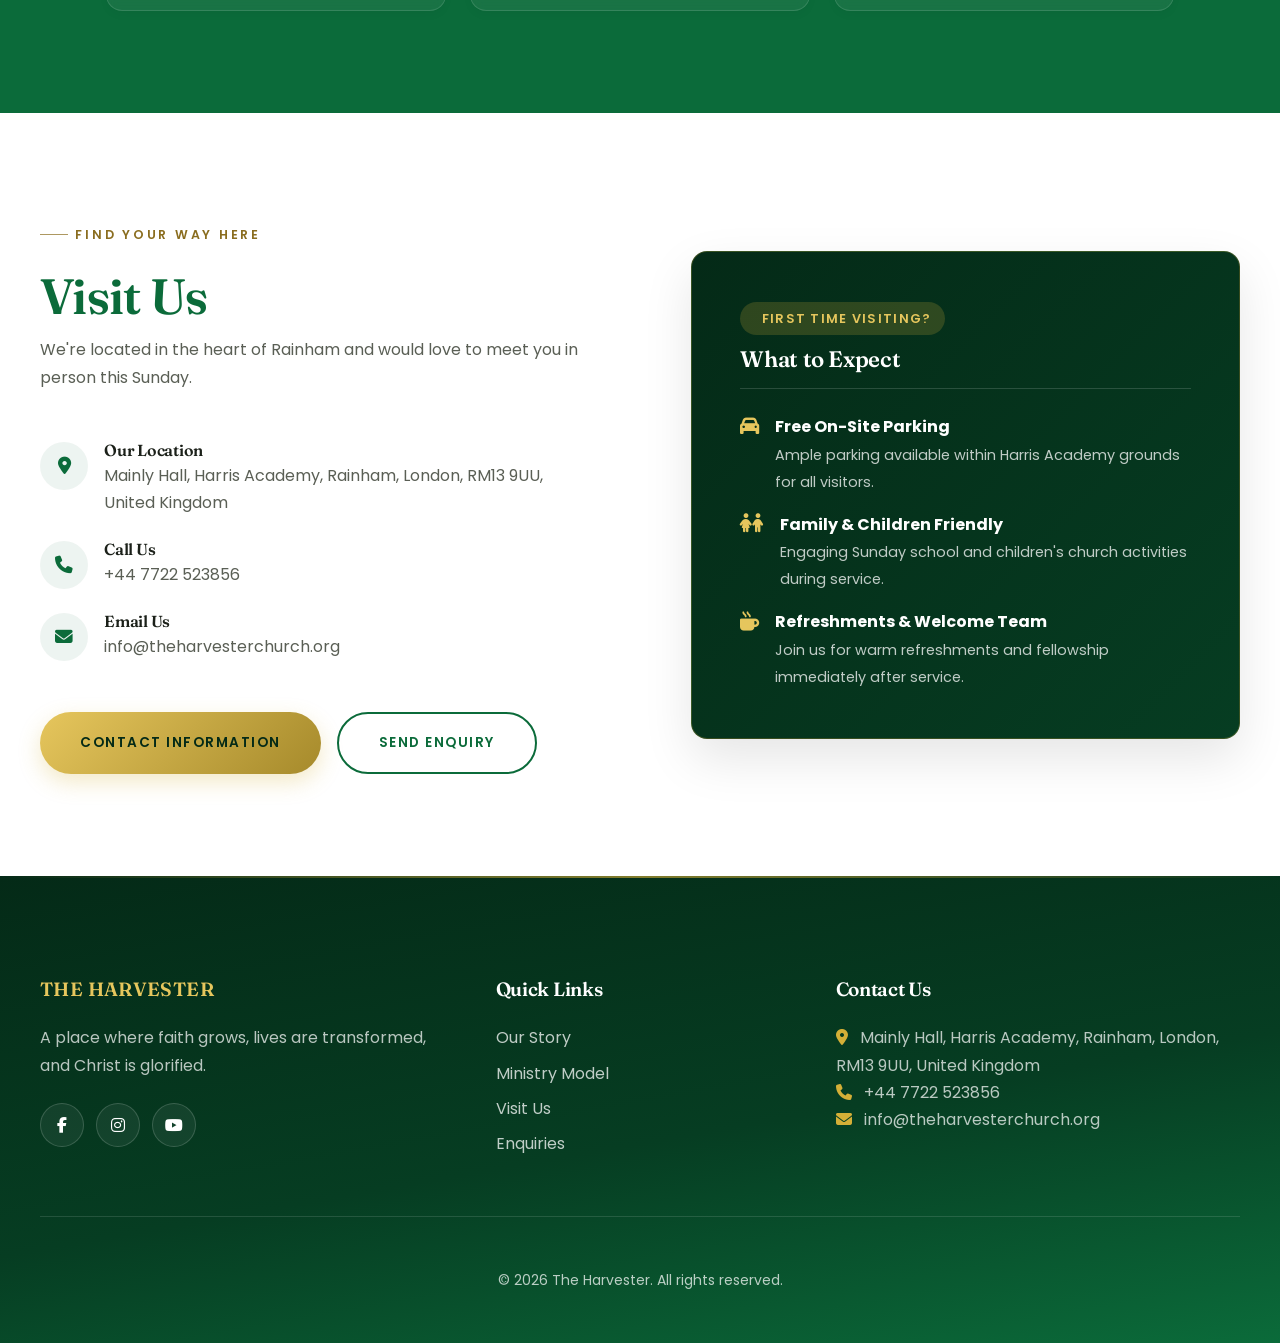
==== commit 9cf8d8dd: "Enhance UI with custom visual assets, layout grids, form fixes, and remove interactive maps" ====
--- a/index.html
+++ b/index.html
@@ -56,6 +56,7 @@
     <main>
         <!-- Hero Section -->
         <section class="hero">
+            <img src="assets/images/worship-illustration.svg" alt="Worship atmosphere backdrop" class="hero__backdrop" aria-hidden="true">
             <div class="container hero__container">
                 <div class="hero__content">
                     <h1 class="hero__title">Welcome to <span class="text-gold">The Harvester</span></h1>
@@ -105,6 +106,32 @@
             </div>
         </section>
 
+        <!-- Community Spotlight Section -->
+        <section class="section bg-secondary community-spotlight">
+            <div class="container">
+                <div class="grid grid--2-col align-center" style="gap: var(--spacing-lg);">
+                    <div class="reveal">
+                        <div class="media-frame media-frame--landscape">
+                            <img src="assets/images/community-illustration.svg" alt="The Harvester Community Fellowship">
+                        </div>
+                    </div>
+                    <div class="reveal">
+                        <span class="eyebrow">Community & Fellowship</span>
+                        <h2 class="section__title">A Place You Can Call Home</h2>
+                        <p style="color: var(--color-text-light); margin-bottom: 1rem; line-height: 1.7;">
+                            At The Harvester, we believe that church is more than just a Sunday morning gathering &mdash; it is a supportive family where everyone is embraced, empowered, and equipped to fulfil their God-given destiny.
+                        </p>
+                        <ul class="strategy-list" style="margin-bottom: 1.5rem;">
+                            <li><strong>Warm Multicultural Welcome:</strong> People from all walks of life united in Christ.</li>
+                            <li><strong>Engaging Word & Worship:</strong> Practical biblical teaching that impacts daily living.</li>
+                            <li><strong>Growing Small Groups:</strong> Connecting deeply in prayer and authentic friendship.</li>
+                        </ul>
+                        <a href="about.html" class="btn btn--outline">Learn More About Us</a>
+                    </div>
+                </div>
+            </div>
+        </section>
+
         <!-- Scripture Band -->
         <section class="section scripture">
             <div class="container">
@@ -148,13 +175,13 @@
             </div>
         </section>
 
-        <!-- Contact Preview -->
+        <!-- Visit Us Preview (No interactive map) -->
         <section class="section contact-preview">
             <div class="container contact-preview__container">
                 <div class="contact-preview__info reveal">
                     <span class="eyebrow">Find your way here</span>
                     <h2 class="section__title">Visit Us</h2>
-                    <p>We're located in the heart of Rainham and would love to meet you in person.</p>
+                    <p>We're located in the heart of Rainham and would love to meet you in person this Sunday.</p>
 
                     <div class="contact-preview__details">
                         <div class="contact-detail">
@@ -171,15 +198,50 @@
                                 <p>+44 7722 523856</p>
                             </div>
                         </div>
-                    </div>
-                    <a href="contact.html" class="btn btn--gold">Get Directions</a>
-                </div>
-
-                <div class="contact-preview__map reveal">
-                    <iframe
-                        src="https://www.google.com/maps/embed?pb=!1m18!1m12!1m3!1d1861.8673271324653!2d0.2028534590269072!3d51.5151827221075!2m3!1f0!2f0!3f0!3m2!1i1024!2i768!4f13.1!3m3!1m2!1s0x47d8ba98c9f3a287%3A0x3d421a7fc60b08fe!2sHarris%20Academy%20Rainham!5e0!3m2!1sen!2sng!4v1780613430204!5m2!1sen!2sng"
-                        width="100%" height="350" style="border:0; border-radius: 8px;" allowfullscreen=""
-                        loading="lazy" referrerpolicy="no-referrer-when-downgrade"></iframe>
+                        <div class="contact-detail">
+                            <i class="fas fa-envelope"></i>
+                            <div>
+                                <h4>Email Us</h4>
+                                <p>info@theharvesterchurch.org</p>
+                            </div>
+                        </div>
+                    </div>
+                    <div style="display: flex; gap: 1rem; flex-wrap: wrap;">
+                        <a href="contact.html" class="btn btn--gold">Contact Information</a>
+                        <a href="enquiries.html" class="btn btn--outline">Send Enquiry</a>
+                    </div>
+                </div>
+
+                <div class="reveal">
+                    <div class="visit-info-card">
+                        <div class="visit-info-card__header">
+                            <span class="visit-info-card__badge"><i class="fas fa-sparkles"></i> First Time Visiting?</span>
+                            <h3 style="color: var(--color-white); font-size: 1.4rem; margin-top: 0.25rem;">What to Expect</h3>
+                        </div>
+                        <ul class="visit-feature-list">
+                            <li class="visit-feature-item">
+                                <i class="fas fa-car"></i>
+                                <div>
+                                    <strong>Free On-Site Parking</strong>
+                                    <span>Ample parking available within Harris Academy grounds for all visitors.</span>
+                                </div>
+                            </li>
+                            <li class="visit-feature-item">
+                                <i class="fas fa-children"></i>
+                                <div>
+                                    <strong>Family & Children Friendly</strong>
+                                    <span>Engaging Sunday school and children's church activities during service.</span>
+                                </div>
+                            </li>
+                            <li class="visit-feature-item">
+                                <i class="fas fa-mug-hot"></i>
+                                <div>
+                                    <strong>Refreshments & Welcome Team</strong>
+                                    <span>Join us for warm refreshments and fellowship immediately after service.</span>
+                                </div>
+                            </li>
+                        </ul>
+                    </div>
                 </div>
             </div>
         </section>
--- a/css/components.css
+++ b/css/components.css
@@ -630,7 +630,7 @@
     color: var(--color-gold-ink);
 }
 
-/* CSS image placeholder — photo-ready slot, looks intentional empty */
+/* CSS image placeholder & real image container */
 .media-frame {
     position: relative;
     border-radius: var(--radius-md);
@@ -645,16 +645,31 @@
     box-shadow: var(--shadow-md);
 }
 
+.media-frame img {
+    width: 100%;
+    height: 100%;
+    object-fit: cover;
+    display: block;
+    border-radius: var(--radius-md);
+    transition: transform var(--transition-slow);
+}
+
+.media-frame:hover img {
+    transform: scale(1.03);
+}
+
 .media-frame::after {
     content: '';
     position: absolute;
     inset: 0.75rem;
-    border: 1px solid rgba(255, 255, 255, 0.18);
+    border: 1px solid rgba(255, 255, 255, 0.22);
     border-radius: calc(var(--radius-md) - 6px);
     pointer-events: none;
+    z-index: 2;
 }
 
 .media-frame--portrait { aspect-ratio: 4 / 5; }
+.media-frame--landscape { aspect-ratio: 16 / 9; }
 .media-frame--headshot { aspect-ratio: 1 / 1; }
 
 .media-frame__mark {
@@ -680,3 +695,184 @@
     text-transform: uppercase;
     color: rgba(255, 255, 255, 0.6);
 }
+
+/* Strategy Grid */
+.strategy-grid {
+    display: grid;
+    grid-template-columns: repeat(auto-fit, minmax(300px, 1fr));
+    gap: var(--spacing-md);
+    margin-top: var(--spacing-md);
+}
+
+.strategy-card {
+    background: var(--color-white);
+    padding: clamp(1.75rem, 3vw, 2.5rem);
+    border-radius: var(--radius-md);
+    box-shadow: var(--shadow-sm);
+    border: 1px solid var(--color-line);
+    border-top: 4px solid var(--color-primary);
+    transition: var(--transition-base);
+    display: flex;
+    flex-direction: column;
+}
+
+.strategy-card:hover {
+    transform: translateY(-6px);
+    box-shadow: var(--shadow-lg);
+    border-color: var(--color-gold);
+}
+
+.strategy-card--highlight {
+    border-top-color: var(--color-gold);
+    background: linear-gradient(180deg, #FFFFFF 0%, #FAF7F0 100%);
+}
+
+.strategy-card__header {
+    display: flex;
+    align-items: center;
+    gap: 1rem;
+    margin-bottom: var(--spacing-sm);
+}
+
+.strategy-card__icon {
+    width: 48px;
+    height: 48px;
+    border-radius: 12px;
+    background: rgba(11, 107, 58, 0.1);
+    color: var(--color-primary);
+    display: flex;
+    align-items: center;
+    justify-content: center;
+    font-size: 1.25rem;
+    flex-shrink: 0;
+}
+
+.strategy-card--highlight .strategy-card__icon {
+    background: rgba(212, 175, 55, 0.18);
+    color: var(--color-gold-ink);
+}
+
+/* Contact Cards Grid */
+.contact-cards-grid {
+    display: grid;
+    grid-template-columns: repeat(auto-fit, minmax(260px, 1fr));
+    gap: var(--spacing-md);
+    margin-top: var(--spacing-md);
+}
+
+.contact-card-item {
+    background: var(--color-white);
+    padding: 1.75rem;
+    border-radius: var(--radius-md);
+    border: 1px solid var(--color-line);
+    box-shadow: var(--shadow-sm);
+    text-align: center;
+    transition: var(--transition-base);
+    display: flex;
+    flex-direction: column;
+    align-items: center;
+}
+
+.contact-card-item:hover {
+    transform: translateY(-5px);
+    box-shadow: var(--shadow-md);
+    border-color: var(--color-gold);
+}
+
+.contact-card-item__icon {
+    width: 56px;
+    height: 56px;
+    border-radius: 50%;
+    background: rgba(11, 107, 58, 0.08);
+    color: var(--color-primary);
+    display: flex;
+    align-items: center;
+    justify-content: center;
+    font-size: 1.35rem;
+    margin-bottom: 1rem;
+    transition: var(--transition-base);
+}
+
+.contact-card-item:hover .contact-card-item__icon {
+    background: var(--gradient-primary);
+    color: var(--color-white);
+}
+
+.contact-card-item h3 {
+    font-size: 1.15rem;
+    margin-bottom: 0.5rem;
+    color: var(--color-canopy-deep);
+}
+
+.contact-card-item p {
+    color: var(--color-text-light);
+    font-size: 0.95rem;
+    line-height: 1.5;
+}
+
+/* Visit Card (Alternative to Map) */
+.visit-info-card {
+    background: linear-gradient(135deg, var(--color-canopy-deep) 0%, var(--color-canopy) 100%);
+    color: var(--color-white);
+    padding: clamp(2rem, 4vw, 3rem);
+    border-radius: var(--radius-md);
+    box-shadow: var(--shadow-lg);
+    border: 1px solid rgba(212, 175, 55, 0.25);
+    display: flex;
+    flex-direction: column;
+    gap: 1.5rem;
+}
+
+.visit-info-card__header {
+    border-bottom: 1px solid rgba(255, 255, 255, 0.15);
+    padding-bottom: 1rem;
+}
+
+.visit-info-card__badge {
+    display: inline-flex;
+    align-items: center;
+    gap: 0.5rem;
+    padding: 0.35rem 0.85rem;
+    border-radius: 50px;
+    background: rgba(212, 175, 55, 0.2);
+    color: var(--color-gold-light);
+    font-size: 0.8rem;
+    font-weight: 600;
+    text-transform: uppercase;
+    letter-spacing: 0.1em;
+    margin-bottom: 0.5rem;
+}
+
+.visit-feature-list {
+    list-style: none;
+    padding: 0;
+    margin: 0;
+    display: flex;
+    flex-direction: column;
+    gap: 1rem;
+}
+
+.visit-feature-item {
+    display: flex;
+    align-items: flex-start;
+    gap: 1rem;
+}
+
+.visit-feature-item i {
+    color: var(--color-gold-light);
+    font-size: 1.2rem;
+    margin-top: 0.2rem;
+    flex-shrink: 0;
+}
+
+.visit-feature-item strong {
+    display: block;
+    color: var(--color-white);
+    font-size: 1rem;
+}
+
+.visit-feature-item span {
+    color: rgba(255, 255, 255, 0.75);
+    font-size: 0.9rem;
+}
+
--- a/css/layout.css
+++ b/css/layout.css
@@ -197,6 +197,19 @@
     pointer-events: none;
 }
 
+/* Optional Hero Background Visual Artwork */
+.hero__backdrop {
+    position: absolute;
+    inset: 0;
+    width: 100%;
+    height: 100%;
+    object-fit: cover;
+    opacity: 0.28;
+    z-index: -3;
+    filter: saturate(1.2) contrast(1.1);
+    pointer-events: none;
+}
+
 .hero__content {
     max-width: 900px;
     margin: 0 auto;
